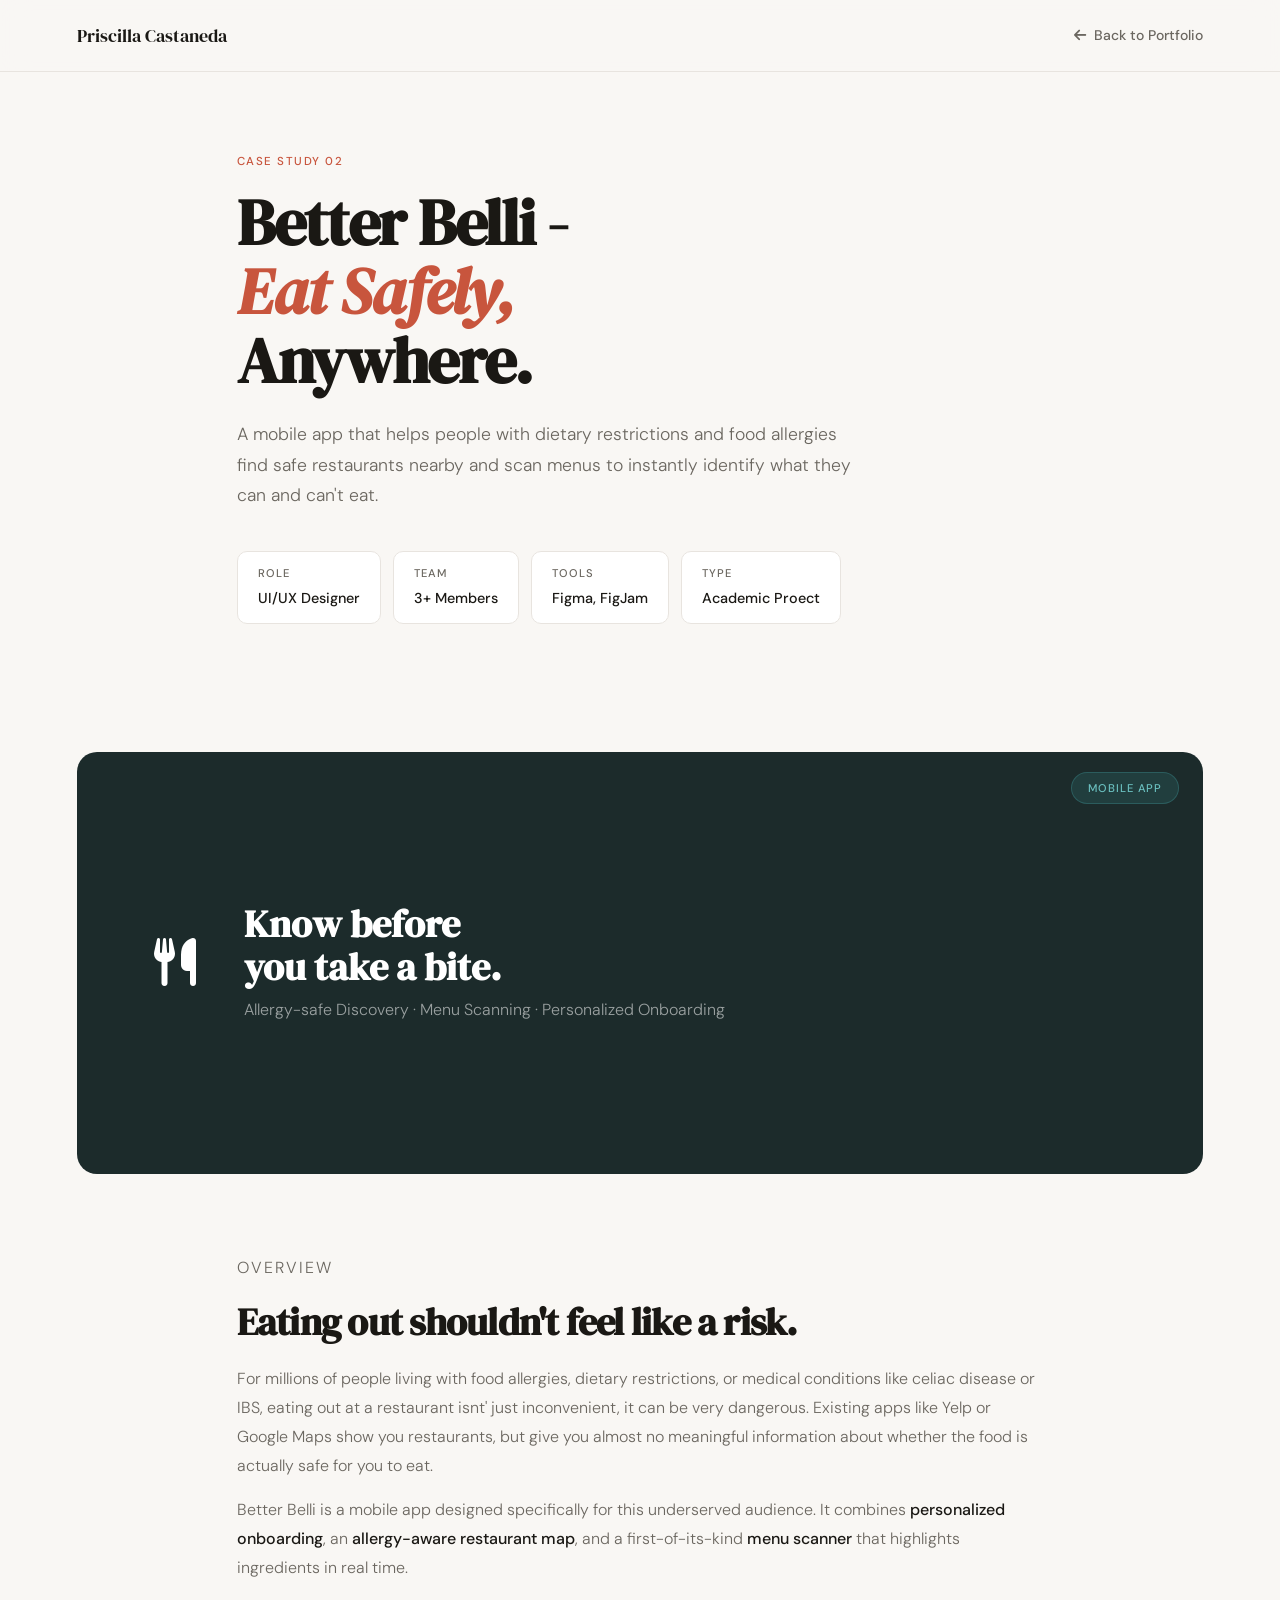
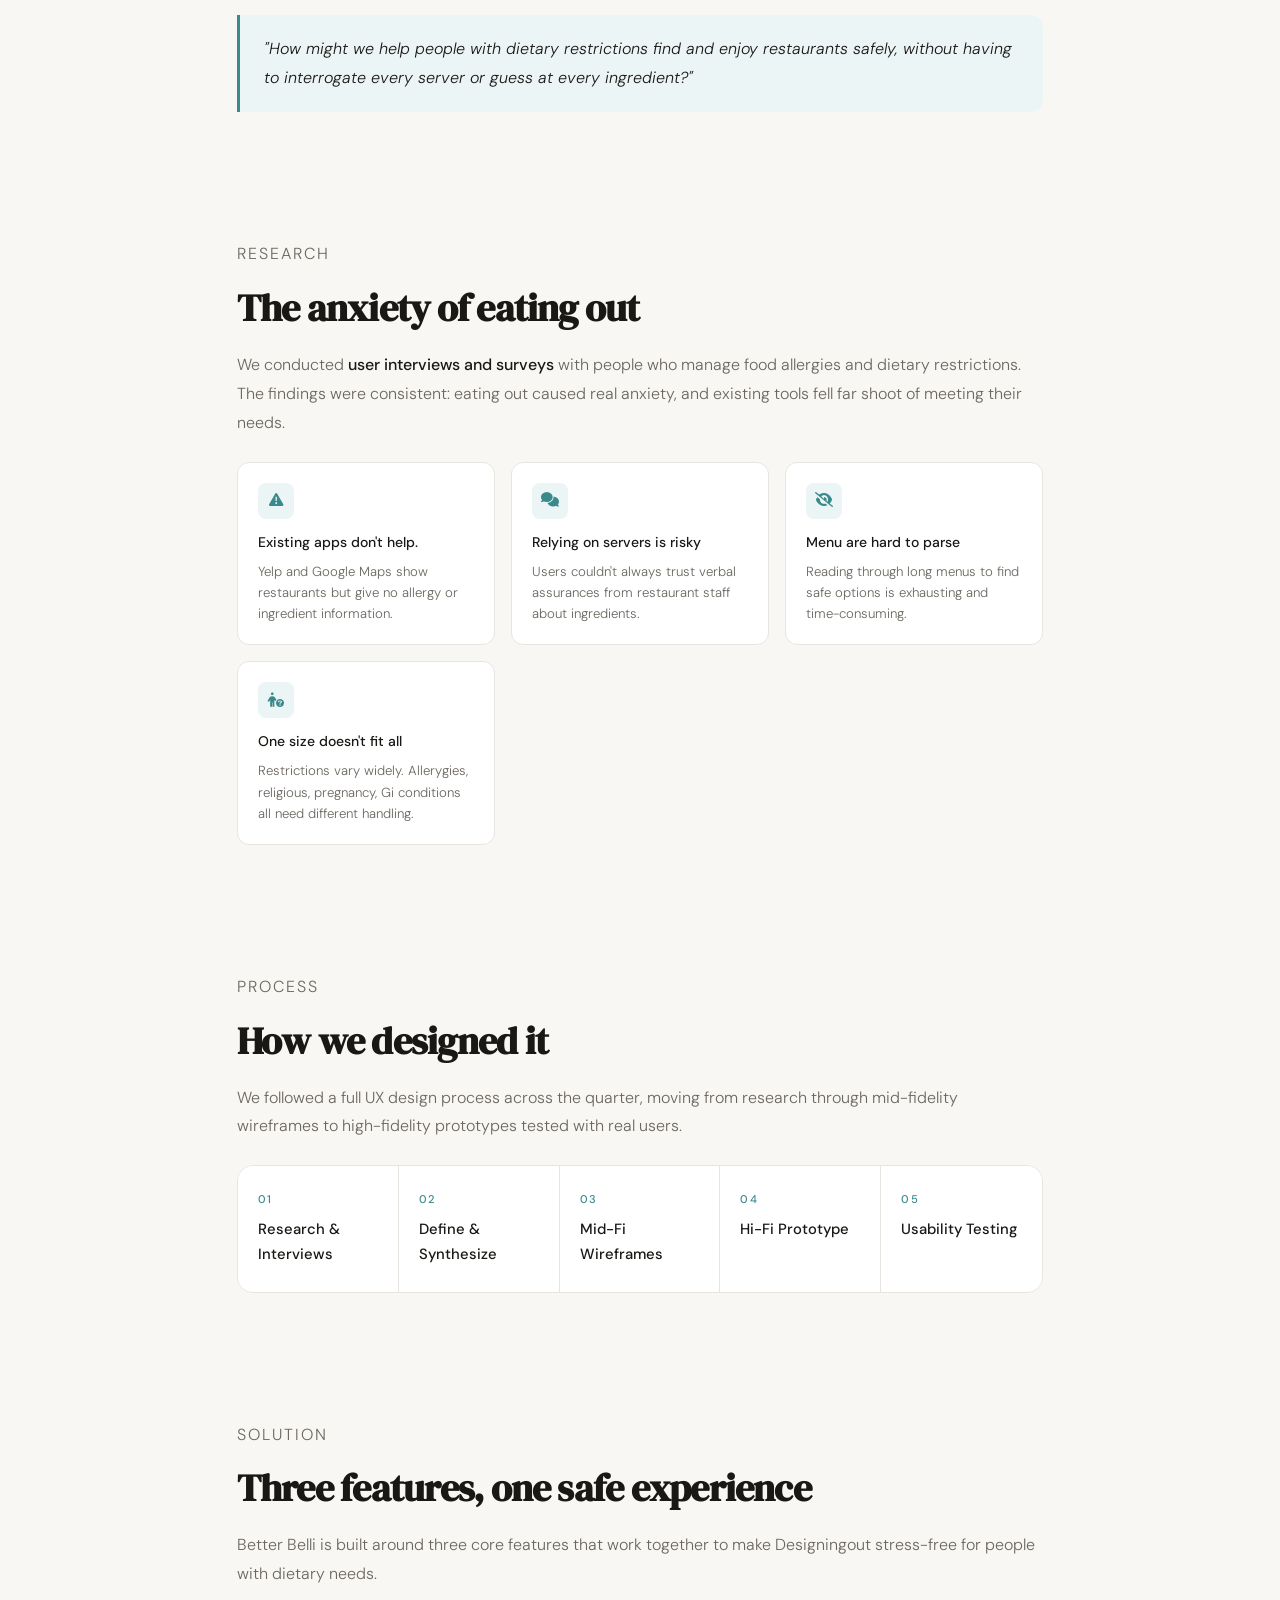
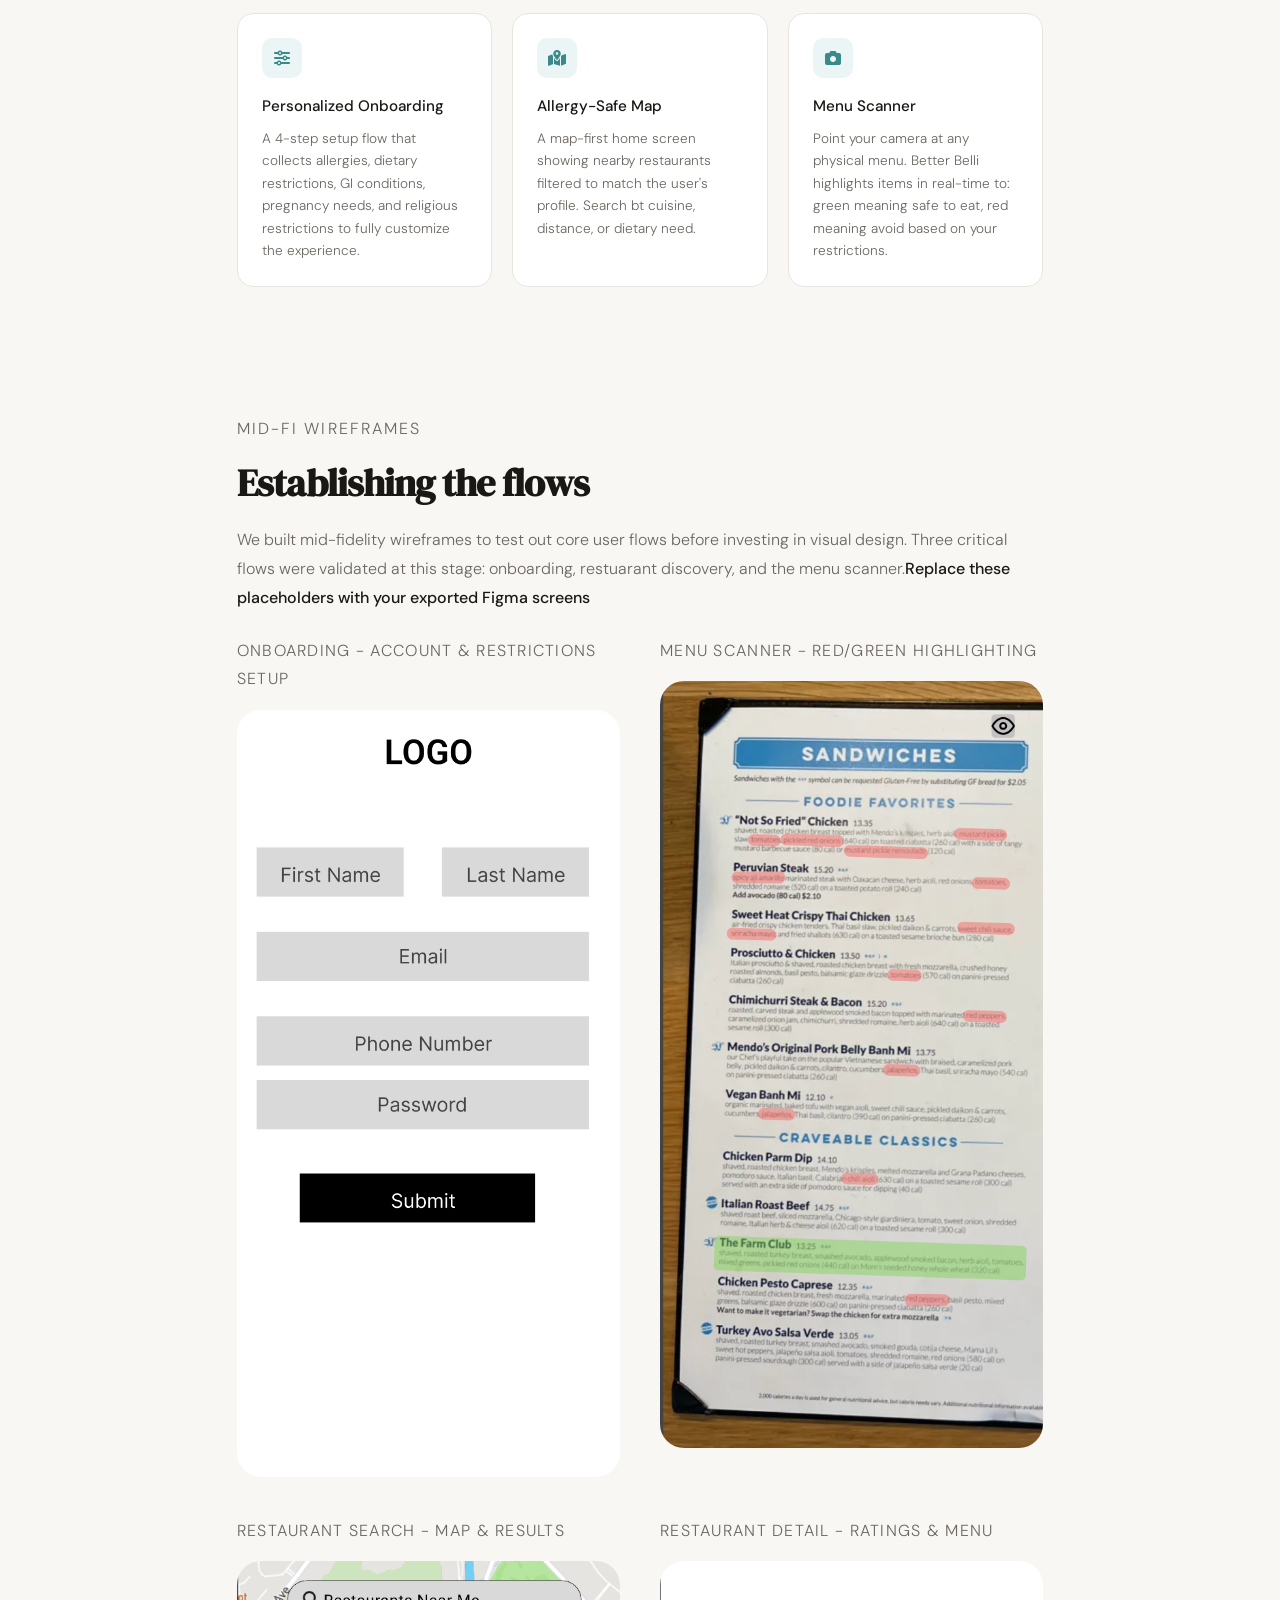
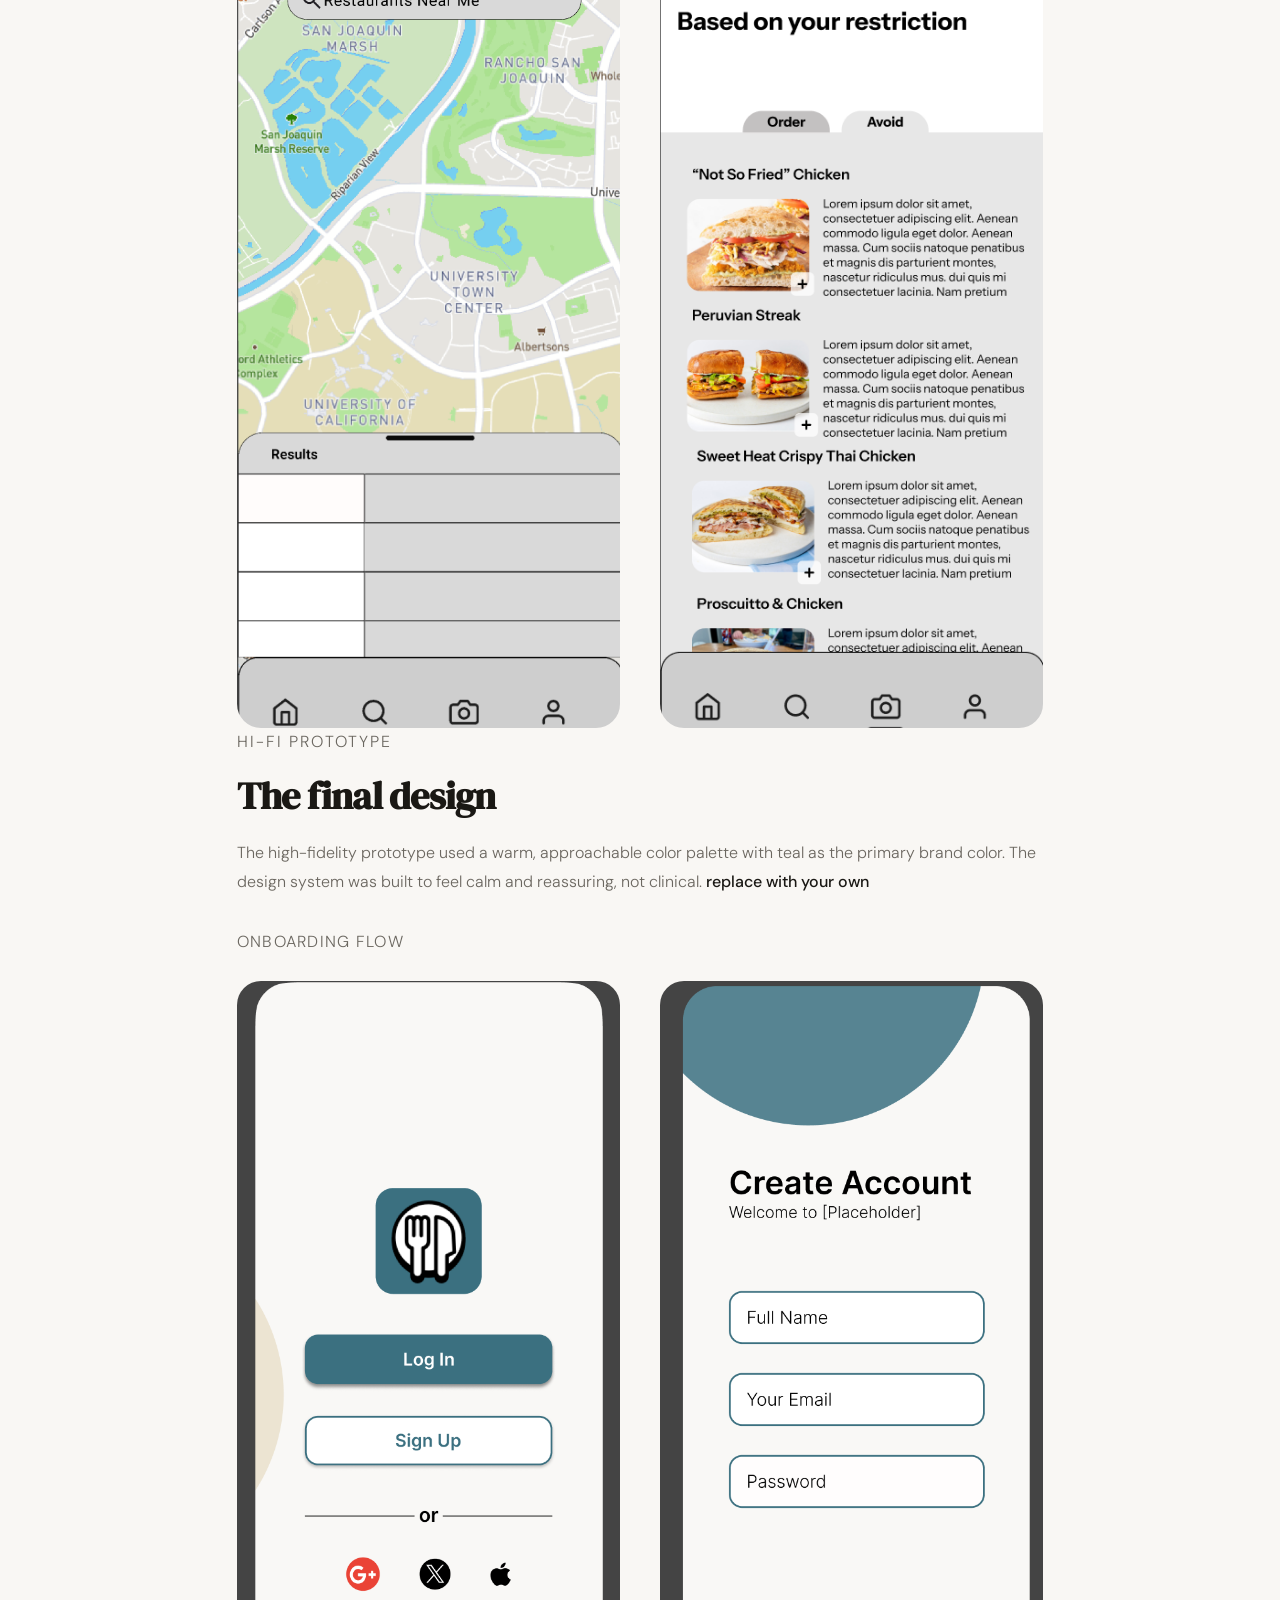
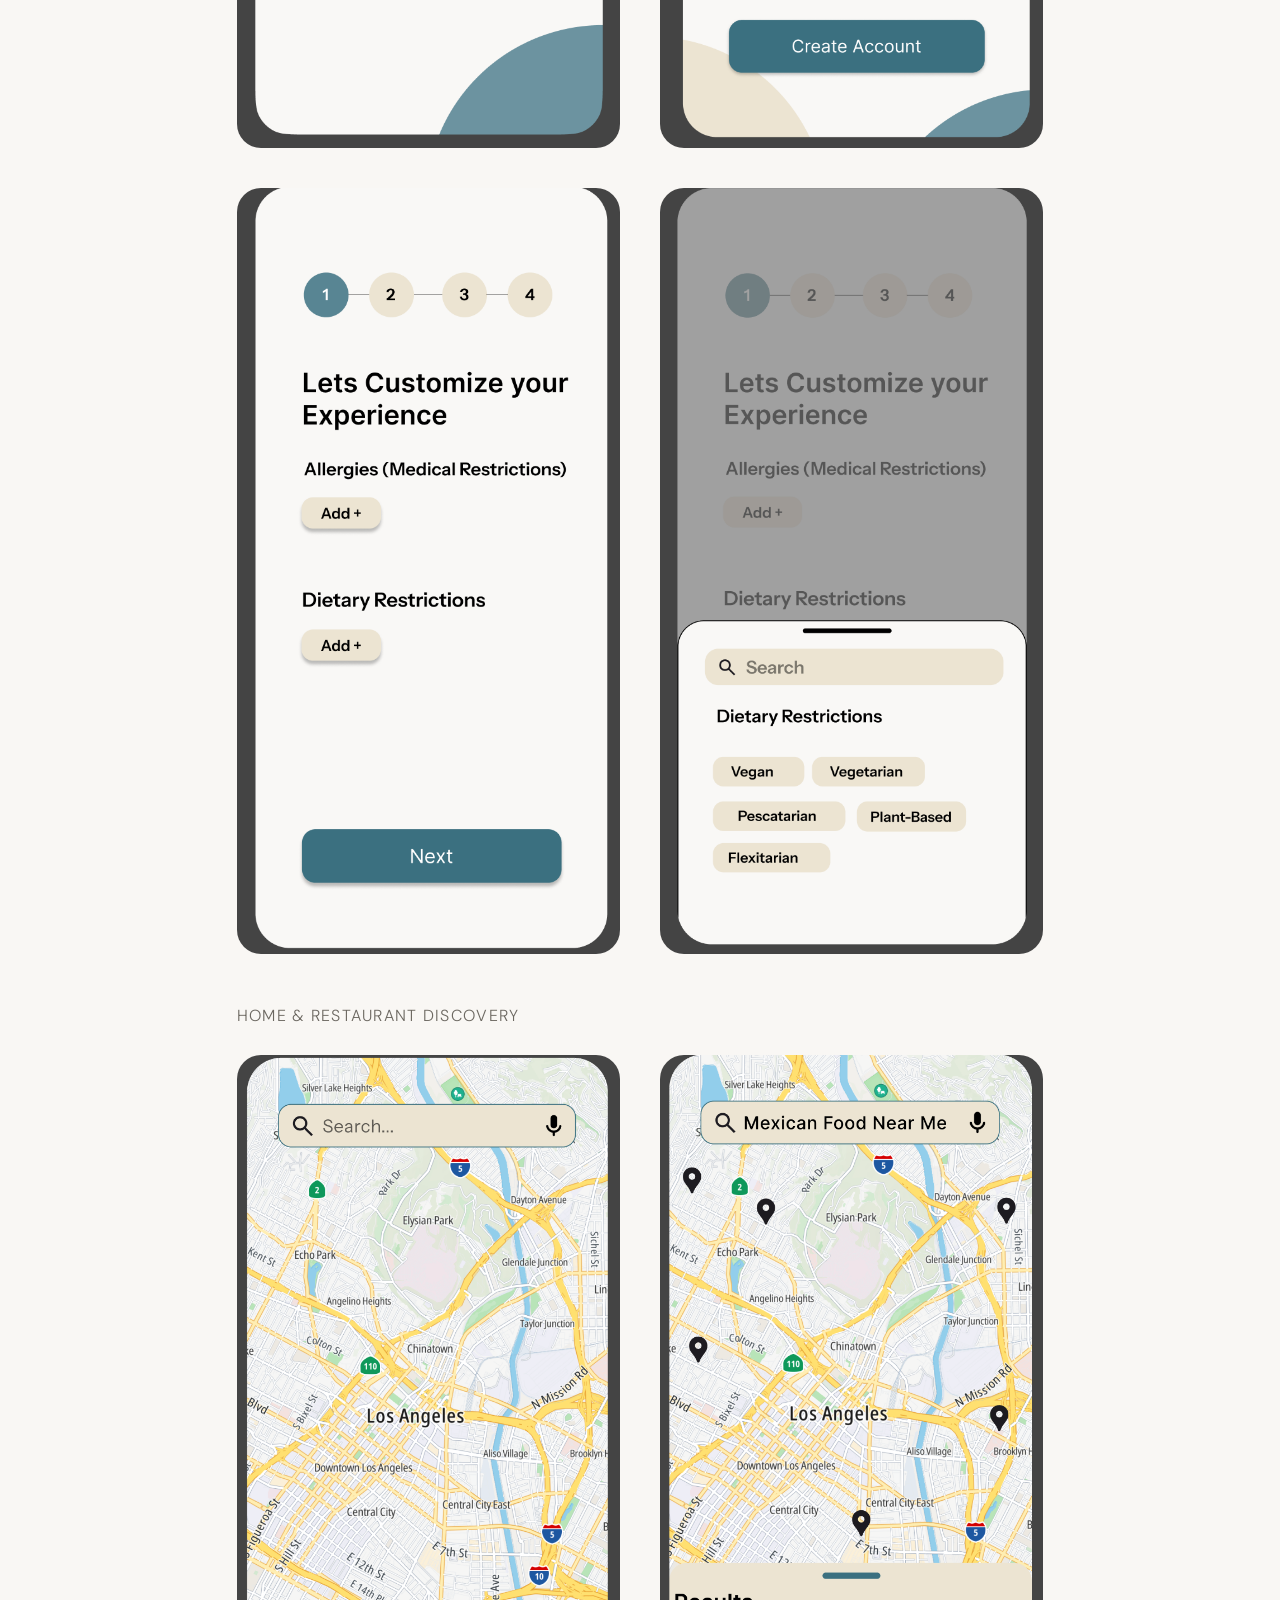
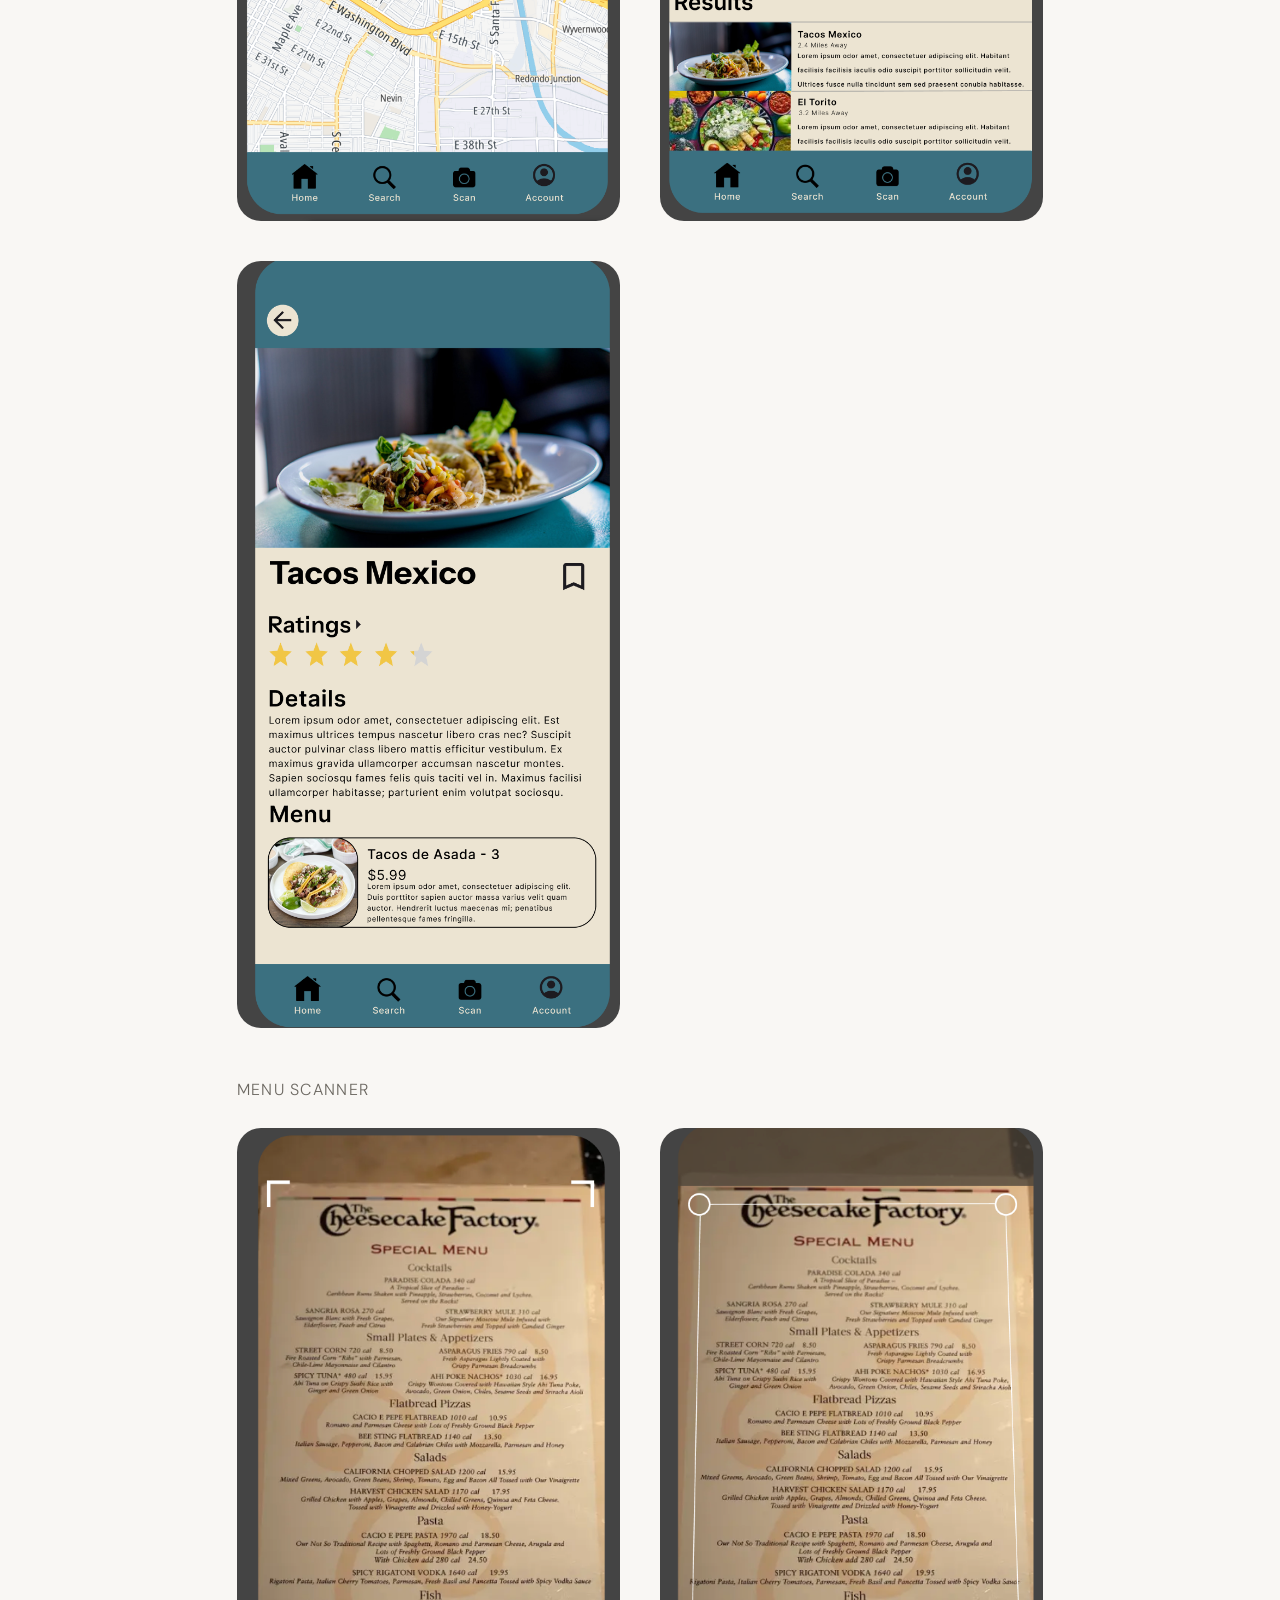
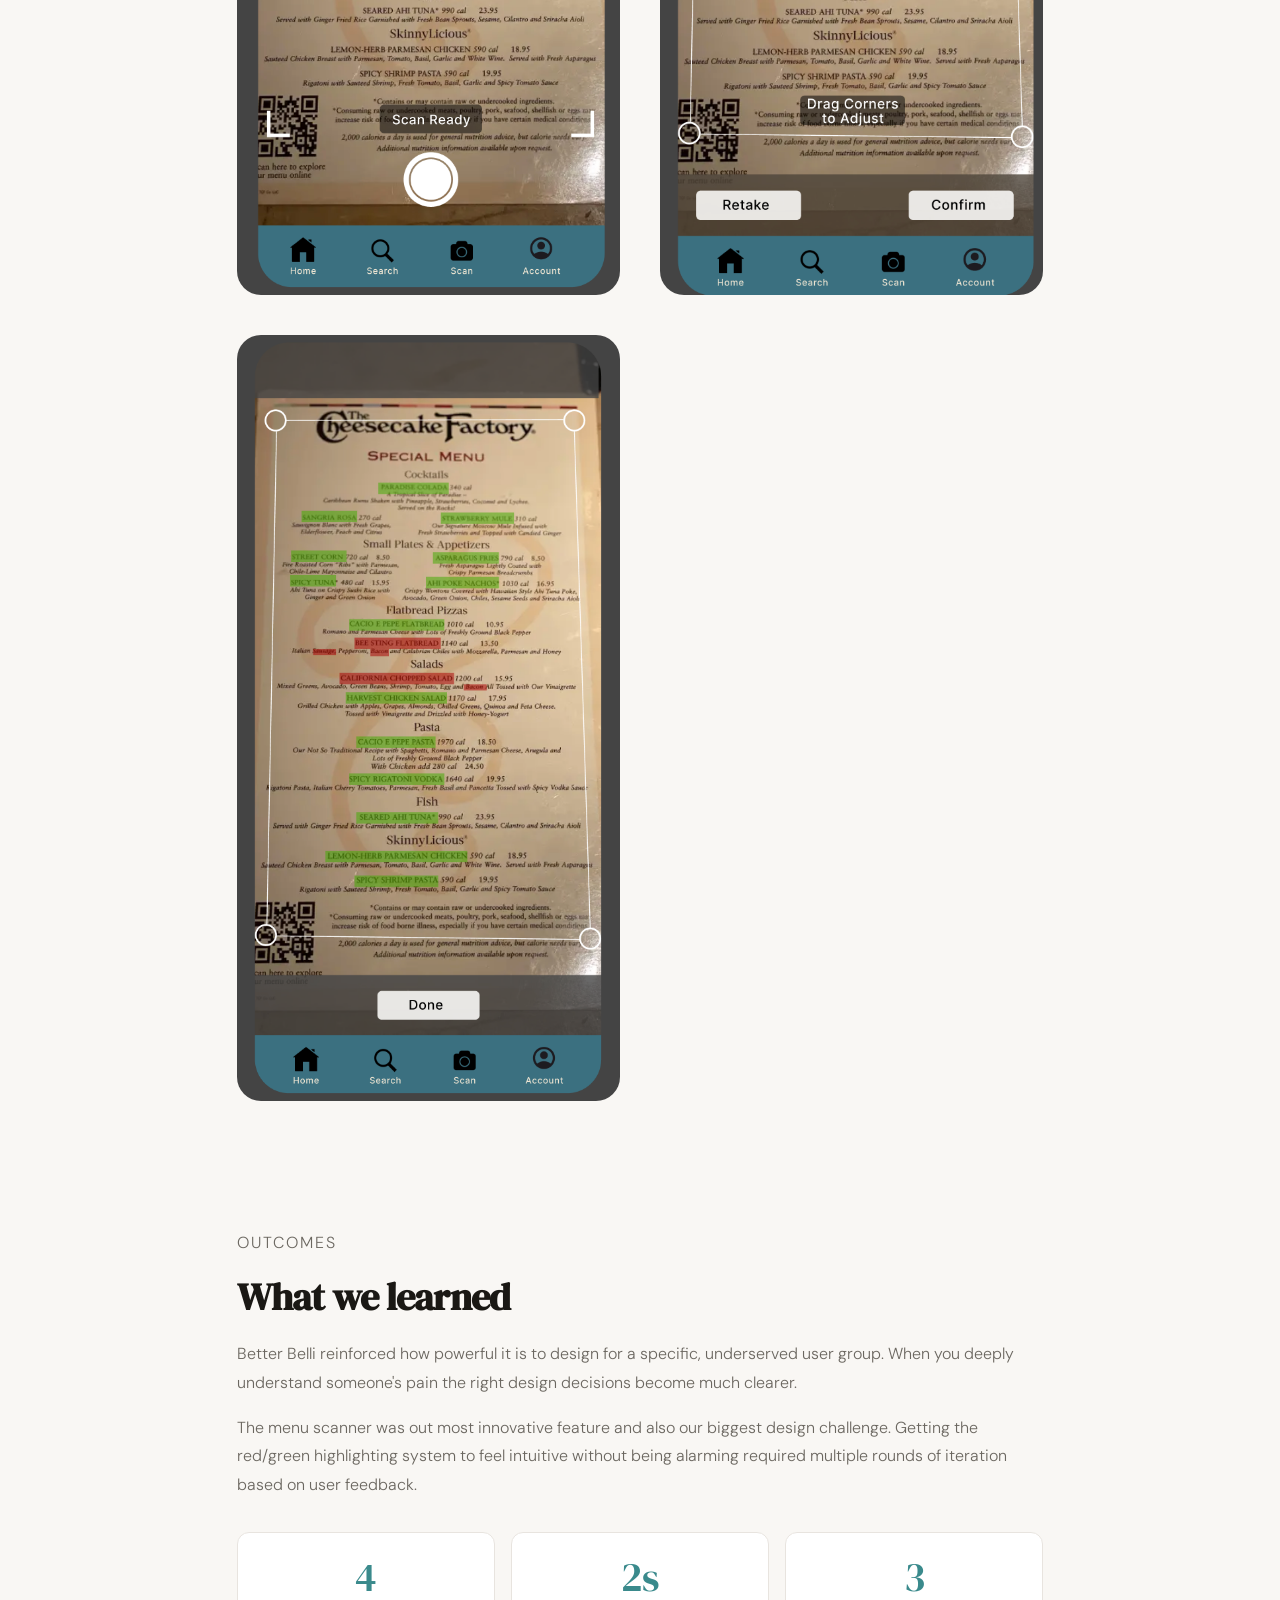
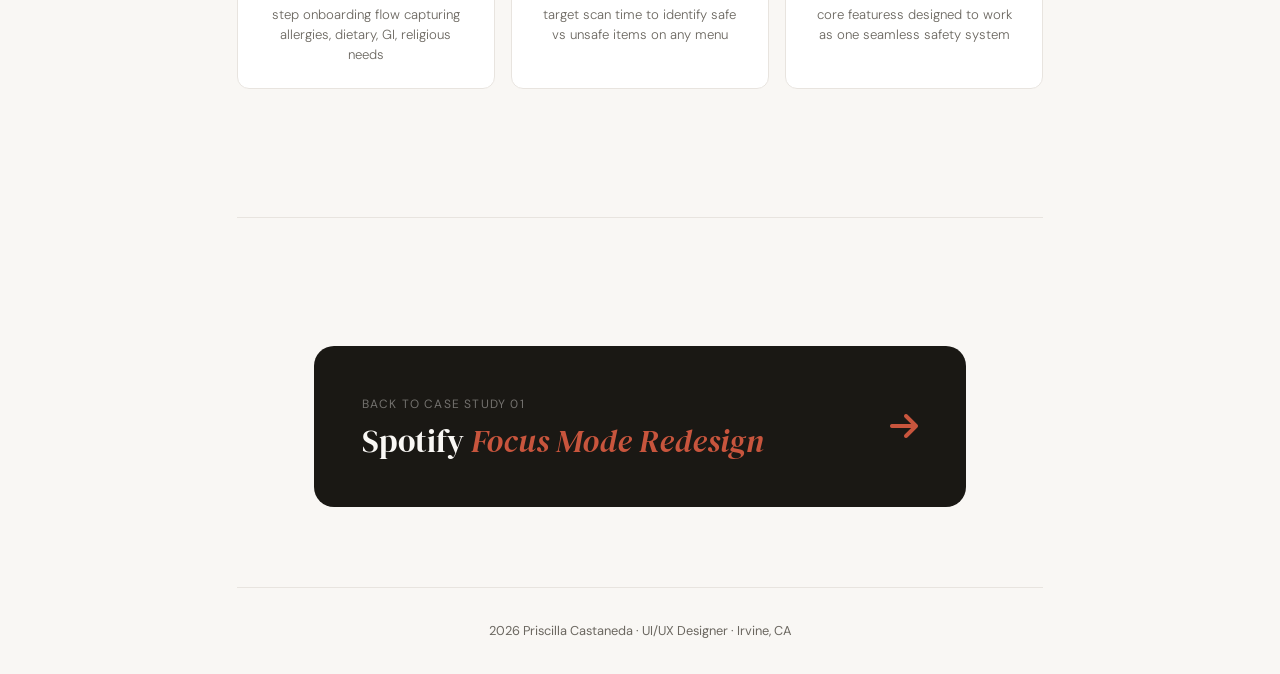
==== dine-case-study.html @ b220ded2 "changes" ====
<!DOCTYPE html>
<html lang="en">
    <head>
        <meta charset="UTF-8"/>
        <meta name="viewport" content="width=device-width, initial-scale=1.0"/>
        <title>Better Belli - Priscilla Castaneda</title>
        <link rel="preconnect" href="https://fonts.googleapis.com">
        <link rel="preconnect" href="https://fonts.gstatic.com" crossorigin>
        <link href="https://fonts.googleapis.com/css2?family=DM+Serif+Display:ital@0;1&family=DM+Sans:ital,opsz,wght@0,9..40,300;0,9..40,400;0,9..40,500;1,9..40,300&display=swap" rel="stylesheet">
        <link rel="stylesheet" href="https://cdnjs.cloudflare.com/ajax/libs/font-awesome/6.5.0/css/all.min.css">

        <link rel="stylesheet" href="index.css">
        <link rel="stylesheet" href="dine-case-study.css">
    </head>

    <body>

        <nav>
            <span class="nav-logo">Priscilla Castaneda</span>
            <a href="index.html" style="display:inline-flex;align-items:center;gap:0.5rem;font-size:0.875rem;font-weight:500;color:var(--ink-soft);transition:color 0.2s;">
                <i class="fas fa-arrow-left"></i>Back to Portfolio
            </a>
        </nav>

        <!--HERO-->
        <div class="case-hero">
            <p class="section-label">Case Study 02</p>
            <h1>Better Belli -<br><em>Eat Safely,</em><br>Anywhere.</h1>
            <p class="subtitle">
                A mobile app that helps people with dietary restrictions and food allergies
                find safe restaurants nearby and scan menus to instantly identify what they can and can't eat.
            </p>
            <div class="meta-row">
                <div class="meta-pill"><span>Role</span><span>UI/UX Designer</span></div>
                <div class="meta-pill"><span>Team</span><span>3+ Members</span></div>
                <div class="meta-pill"><span>Tools</span><span>Figma, FigJam</span></div>
                <div class="meta-pill"><span>Type</span><span>Academic Proect</span></div>
            </div>
        </div>

        <!--BANNER-->
        <div class="case-banner">
            <div class="banner-inner">
                <div class="dine-icon"><i class="fas fa-utensils"></i></div>
                <div class="banner-text">
                    <h2>Know before<br>you take a bite.</h2>
                    <p>Allergy-safe Discovery · Menu Scanning · Personalized Onboarding</p>
                </div>
            </div>
            <div class="banner-tag">Mobile App</div>
        </div>

        <div class="content-wrap">

            <!--OVERVIEW-->
            <div class="case-section">
                <p class="section-label">Overview</p>
                <h2>Eating out shouldn't feel like a risk.</h2>
                <p>
                    For millions of people living with food allergies, dietary restrictions, or
                    medical conditions like celiac disease or IBS, eating out at a restaurant 
                    isnt' just inconvenient, it can be very dangerous. Existing apps like Yelp or 
                    Google Maps show you restaurants, but give you almost no meaningful information about
                    whether the food is actually safe for you to eat.
                </p>
                <p>
                    Better Belli is a mobile app designed specifically for this underserved audience. It combines
                    <strong>personalized onboarding</strong>, an <strong>allergy-aware restaurant map</strong>, 
                    and a first-of-its-kind <strong>menu scanner</strong> that highlights ingredients in real time.
                </p>
                <div class="callout">
                    <p>"How might we help people with dietary restrictions find and enjoy restaurants
                        safely, without having to interrogate every server or guess at every ingredient?"
                    </p>
                </div>
            </div>

            <!--RESEARCH-->
            <div class="case-section">
                <p class="section-label">Research</p>
                <h2>The anxiety of eating out</h2>
                <p>
                    We conducted <strong>user interviews and surveys</strong> with people who manage
                    food allergies and dietary restrictions. The findings were consistent: eating out caused real anxiety,
                    and existing tools fell far shoot of meeting their needs.
                </p>
                <div class="insight-grid">
                    <div class="insight-card">
                        <div class="icon"><i class="fas fa-triangle-exclamation"></i></div>
                        <h4>Existing apps don't help.</h4>
                        <p>Yelp and Google Maps show restaurants but give no allergy or ingredient information.</p>
                    </div>
                    <div class="insight-card">
                        <div class="icon"><i class="fas fa-comments"></i></div>
                        <h4>Relying on servers is risky</h4>
                        <p>Users couldn't always trust verbal assurances from restaurant staff about ingredients.</p>
                    </div>
                    <div class="insight-card">
                        <div class="icon"><i class="fas fa-eye-slash"></i></div>
                        <h4>Menu are hard to parse</h4>
                        <p>Reading through long menus to find safe options is exhausting and time-consuming.</p>
                    </div>
                    <div class="insight-card">
                        <div class="icon"><i class="fas fa-person-circle-question"></i></div>
                        <h4>One size doesn't fit all</h4>
                        <p>Restrictions vary widely. Allerygies, religious, pregnancy, Gi conditions all need different handling.</p>
                    </div>
                </div>
            </div>

            <!--PROCESS-->
            <div class="case-section">
                <p class="section-label">Process</p>
                <h2>How we designed it</h2>
                <p>We followed a full UX design process across the quarter, moving from research
                    through mid-fidelity wireframes to high-fidelity prototypes tested with real users.
                </p>
                <div class="process-steps">
                    <div class="process-step"><div class="step-num">01</div><div class="step-label">Research & Interviews</div></div>
                    <div class="process-step"><div class="step-num">02</div><div class="step-label">Define & Synthesize</div></div>
                    <div class="process-step"><div class="step-num">03</div><div class="step-label">Mid-Fi Wireframes</div></div>
                    <div class="process-step"><div class="step-num">04</div><div class="step-label">Hi-Fi Prototype</div></div>
                    <div class="process-step"><div class="step-num">05</div><div class="step-label">Usability Testing</div></div>
                </div>
            </div>

            <!--FEATURES-->
            <div class="case-section">
                <p class="section-label">Solution</p>
                <h2>Three features, one safe experience</h2>
                <p>Better Belli is built around three core features that work together to make Designingout stress-free
                    for people with dietary needs.
                </p>
                <div class="feature-grid">
                    <div class="feature-card">
                        <div class="feature-icon"><i class="fas fa-sliders"></i></div>
                        <h4>Personalized Onboarding</h4>
                        <p>A 4-step setup flow that collects allergies, dietary restrictions, GI conditions,
                            pregnancy needs, and religious restrictions to fully customize the experience.
                        </p>
                    </div>
                        <div class="feature-card">
                            <div class="feature-icon"><i class="fas fa-map-location-dot"></i></div>
                            <h4>Allergy-Safe Map</h4>
                            <p>A map-first home screen showing nearby restaurants filtered to match the user's 
                                profile. Search bt cuisine, distance, or dietary need.
                            </p>
                        </div>
                        <div class="feature-card">
                            <div class="feature-icon"><i class="fas fa-camera"></i></div>
                            <h4>Menu Scanner</h4>
                            <p>
                                Point your camera at any physical menu. Better Belli highlights items in real-time to: green meaning safe to eat,
                                red meaning avoid based on your restrictions.
                            </p>
                        </div>
                </div>
            </div>

            <!--MID-FI-->
            <div class="case-section">
                <p class="section-label">Mid-Fi Wireframes</p>
                <h2>Establishing the flows</h2>
                <p>
                    We built mid-fidelity wireframes to test out core user flows before investing in visual
                    design. Three critical flows were validated at this stage: onboarding, restuarant discovery, 
                    and the menu scanner.<strong>Replace these placeholders with your exported Figma screens</strong>
                </p>
                    <div class="mockup-grid">
                        <div>
                            <p class="frame-label">Onboarding - Account & Restrictions Setup</p>
                            <div class="mockup-frame">
                                <div class="img-placeholder">
                                    <img src="ONBOARDING - MID FI FLOW.png" alt="Onboarding mid-fi wireframe"/>
                                </div>
                            </div>
                        </div>
                    <div>
                        <p class="frame-label">Menu Scanner - Red/Green Highlighting</p>
                        <div class="mockup-frame">
                            <div class="img-placeholder">
                                <img src="RESTAURANT SCANNER MID-FI.png" alt="Restaurant scanner mid-fi wireframe"/>
                            </div>
                        </div>
                    </div>
                    <div>
                        <p class="frame-label">Restaurant Search - Map & Results</p>
                        <div class="mockup-frame">
                            <div class="img-placeholder">
                                <img src="MAP MID-FI.png" alt="Map mid-fi wireframe"/>
                            </div>
                        </div>
                    </div>
                    <div>
                        <p class="frame-label">Restaurant Detail - Ratings & Menu</p>
                        <div class="mockup-frame">
                            <div class="img-placeholder">
                                <img src="RESTAURANT DETAILS MID-FI.png" alt="Restuarant details mid-fi wireframes" />
                            </div>
                        </div>
                    </div>
            </div>

            <!--HI-FI-->
            <div class="case-section">
                <p class="section-label">Hi-Fi Prototype</p>
                <h2>The final design</h2>
                <p>
                    The high-fidelity prototype used a warm, approachable color palette with teal as
                    the primary brand color. The design system was built to feel calm and reassuring, not clinical. 
                    <strong> replace with your own</strong>
                </p>

                <!--ONBOARDING ROW-->
                <p class="frame-label" style="margin-top:2rem;">Onboarding Flow</p>
                <div class="mockup-grid">
                    <div class="mockup-frame">
                        <div class="img-placeholder">
                            <img src="LOGIN HI-FI.png" alt="Create Account Hi-Fi"/>
                        </div>
                    </div>
                    <div class="mockup-frame">
                        <div class="img-placeholder">
                            <img src="ACCOUNT 2 HI-FI.png" alt="Create account Hi-Fi"/>
                        </div>
                    </div>
                    <div class="mockup-frame">
                        <div class="img-placeholder">
                            <img src="ALLERGY SETUP HI-FI.png" alt="Allergy Setup Hi-fi" />
                        </div>
                    </div>
                    <div class="mockup-frame">
                        <div class="img-placeholder">
                            <img src="ALLERGY DIETARY RESTRICTION.png" alt="Allergy Dietary Restrctions Hi-Fi"/>
                        </div>
                    </div>
                </div>
                <!--HOME & SEARCH ROW-->
                <p class="frame-label" style="margin-top:3rem;">Home & Restaurant Discovery</p>
                <div class="mockup-grid">
                    <div class="mockup-frame">
                        <div class="img-placeholder">
                            <img src="MAP VIEW HI-FI.png" alt="Map View Hi-Fi"/>
                        </div>
                    </div>
                    <div class="mockup-frame">
                        <div class="img-placeholder">
                            <img src="MAP SEARCH RESULTS.png" alt="Map Search Hi-Fi"/>
                        </div>
                    </div>
                    <div class="mockup-frame">
                        <div class="img-placeholder">
                            <img src="RESTAURANT DETAIL HI-FI.png" alt="Restaurant Detail Hi-fi" />
                        </div>
                    </div>
                </div>

                <!--SCANNER ROW-->
                <p class="frame-label" style="margin-top:3rem;">Menu Scanner</p>
                <div class="mockup-grid">
                    <div class="mockup-frame">
                        <div class="img-placeholder">
                            <img src="MENU SCANNER 1 HI-FI.png" alt="Menu Scanner Hi-Fi"/>
                        </div>
                    </div>
                    <div class="mockup-frame">
                        <div class="img-placeholder">
                            <img src="MENU SCANNER 2.png" alt="Menu Scanner 2 Hi-Fi"/>
                        </div>
                    </div>
                    <div class="mockup-frame">
                        <div class="img-placeholder">
                            <img src="MENU SCANNER 3.png" alt="Menu Scanner 3 Hi-Fi"/>
                        </div>
                    </div>
                </div>
            </div>

            <!--OUCOMES-->
            <div class="case-section">
                <p class="section-label">Outcomes</p>
                <h2>What we learned</h2>
                <p>
                    Better Belli reinforced how powerful it is to design for a specific, underserved user group. 
                    When you deeply understand someone's pain the right design decisions become much clearer.
                </p>
                <p>
                    The menu scanner was out most innovative feature and also our biggest design challenge.
                    Getting the red/green highlighting system to feel intuitive without being alarming required
                    multiple rounds of iteration based on user feedback.
                </p>
                <div class="stat-row">
                    <div class="stat-box">
                        <div class="num">4</div>
                        <div class="desc">step onboarding flow capturing allergies, dietary, GI, religious needs</div>
                    </div>
                <div class="stat-box">
                    <div class="num">2s</div>
                    <div class="desc">target scan time to identify safe vs unsafe items on any menu</div>
                </div>
                <div class="stat-box">
                    <div class="num">3</div>
                    <div class="desc">core featuress designed to work as one seamless safety system</div>
                </div>
            </div>
            </div>

            <hr class="divider">
        </div>

        <!--NEXT PROJECT-->
        <a href="spotify-case-study.html" class="next-project">
            <div>
                <div class="next-label">Back to Case Study 01</div>
                <div class="next-title">Spotify <em>Focus Mode Redesign</em></div>
            </div>
            <div class="next-arrow"><i class="fas fa-arrow-right"></i></div>
        </a>


        <footer>
            <p>2026 Priscilla Castaneda · UI/UX Designer · Irvine, CA</p>
        </footer>

        <script>
            const els = document.querySelectorAll('.case-section');
            const obs = new IntersectionObserver(entries => {
                entries.forEach(e => {if (e.isIntersecting) e.target.classList.add('visible');});
            }, { threshold: 0.1});
            els.forEach(e1 => obs.observe(e1));
        </script>

    </body>
</html>
---- index.css ----
*, *::before, *::after { box-sizing: border-box; margin: 0; padding:0; }

    :root {
        --bg: #F9F7F4;
        --surface: #FFFFFf;
        --ink: #1A1814;
        --ink-soft: #6B6760;
        --accent: #C8553D;
        --accent-light: #F5EDE9;
        --border: #E8E4DF;
        --radius: 12px;
        --nav-h: 72px;
        --font-display: 'DM Serif Display', Georgia, serif;
        --font-body: 'DM Sans', sans-serif;
    }


    html { scroll-behavior: smooth;}


    body {
        background: var(--bg);
        color: var(--ink);
        font-family: var(--font-body);
        font-size: 16px;
        line-height: 1.7;
        -webkit-font-smoothing: antialiased;
    }

    img {display: block; max-width: 100%; }
    a {color: inherit; text-decoration: none; }

    nav {
        position: fixed; top:0; left: 0; right: 0;
        height: var(--nav-h);
        background: rgba(249,247,244,0.9);
        backdrop-filter: blur(14px);
        border-bottom: 1px solid var(--border);
        display: flex; align-items: center; justify-content: space-between;
        padding: 0 6vw; z-index: 100;
    }

    .nav-logo {
        font-family: var(--font-display);
        font-size: 1.15rem; color: var(--ink);
    }
    .nav-links {display: flex; gap: 2.5rem; list-style: none; }
    .nav-links a {
        font-size: 0.875rem; font-weight: 400; color: var(--ink-soft);
        letter-spacing: 0.03em; position: relative; transition: color 0.2s;
    }

    .nav-links a::after {
        content: ''; position: absolute; bottom: -3px; left: 0; 
        width: 0; height: 1px; background: var(--accent);
        transition: width 0.25s ease;
    }
    .nav-links a:hover {color: var(--ink); }
    .nav-links a:hover::after {width: 100%; }

    /* -- HERO -- */

    #hero {
        min-height: 100svh;
        display: grid; grid-template-columns: 1fr 1fr;
        align-items: center; gap: 4rem;
        padding: calc(var(--nav-h) + 60px) 6vw 80px;
    }

    .hero-greeting {
        font-size: 0.75rem; font-weight: 500; letter-spacing: 0.14em;
        text-transform: uppercase; color: var(--ink-soft); margin-bottom: 1.25rem;
        opacity: 0; animation: fadeUp 0.7s ease 0.1s forwards;
    }

    .hero-name {
        font-family: var(--font-display);
        font-size: clamp(3.25rem, 5.5vw, 5.5rem);
        line-height: 1.04; letter-spacing: -0.025em; margin-bottom: 1.5rem;
        opacity: 0; animation: fadeUp 0.7s ease 0.25s forwards;
    }

    .hero-name em {
        font-style: italic; color: var(--accent);
    }

    .hero-bio {
        font-size: 1.05rem; font-weight: 300; color: var(--ink-soft);
        line-height: 1.8; max-width: 460px; margin-bottom: 2.5rem;
        opacity: 0; animation: fadeUp 0.7s ease 0.4s forwards;
    }

    .hero-cta {
        display: flex; gap: 1rem; flex-wrap: wrap;
        opacity: 0; animation: fadeUp 0.7s ease 0.55s forwards;
    }

    .btn-primary {
        display: inline-flex; align-items: center; gap: 0.5rem;
        background: var(--ink); color: var(--bg);
        font-family: var(--font-body); font-size: 0.875rem; font-weight: 500;
        padding: 0.9rem 1.8rem; border-radius: 999px; letter-spacing: 0.02em;
        transition: background 0.2s, transform 0.2s;
    }
    
    .btn-primary:hover {background: var(--accent); transform: translateY(-2px);}

    .btn-ghost {
        display: inline-flex; align-items: center; gap: 0.5rem;
        background: transparent; color: var(--ink);
        font-family: var(--font-body); font-size: 0.875rem; font-weight: 500;
        padding: 0.9rem 1.8rem; border-radius: 999px;
        border: 1.5px solid var(--border); letter-spacing: 0.02em;
        transition: border-color 0.2s, transform 0.2s;
    }

    .btn-ghost:hover { border-color: var(--ink); transform: translateY(-2px);}

    /* Hero photo */
    .hero-image-wrap {
        display: flex; justify-content: flex-end; align-items: center;
        opacity: 0; animation: fadeIn 0.9s ease 0.5s forwards;
    }

    .hero-photo-frame {
        position: relative; width: min(440px, 44vw);
    }

    .hero-photo-frame::before {
        content: ''; position: absolute;
        inset: -14px -14px 14px 14px;
        border: 1.5px solid var(--accent);
        border-radius: 16px; z-index: 0;
    }

    .hero-photo-frame img {
        position: relative; z-index: 1; width: 100%;
        aspect-ratio: 4/5; object-fit: cover; object-position: top center;
        border-radius: 14px; filter: grayscale(10%);
    }

    .hero-badge {
        position: absolute; bottom: -22px; left: -22px; z-index: 2;
        background: var(--surface); border: 1px solid var(--border);
        border-radius: 999px; padding: 0.65rem 1.3rem;
        font-size: 0.8rem; font-weight: 500; color: var(--ink);
        display: flex; align-items: center; gap: 0.5rem;
        box-shadow: 0 6px 24px rgba(0,0,0,0.09); white-space: nowrap;
    }

    .badge-dot {
        width: 8px; height: 8px; border-radius: 50%; background: #4CAF50;
        animation: pulse 2s ease infinite;
    }

    /* -- SECTION SHARED --*/
    .section {padding: 100px 6vw; }
    .section-label {
        font-size: 0.72rem; font-weight: 500; letter-spacing: 0.13em;
        text-transform: uppercase; color: var(--accent); margin-bottom: 1rem;
        display: block;
    }

    /* -- ABOUT */
    .about-grid {
        display: grid; grid-template-columns: 1fr 1fr; gap: 6vw; align-items: start;
    }

    .about-heading {
        font-family: var(--font-display);
        font-size: clamp(2.25rem, 3.5vw, 3.25rem);
        line-height: 1.12; letter-spacing: -0.02em; margin-bottom: 1.5rem;
    }

    .about-body {
        font-size: 1rem; font-weight: 300; color: var(--ink-soft);
        line-height: 1.85; margin-bottom: 1.25rem;
    }

    .skills-grid {
        display: grid; grid-template-columns: 1fr 1fr; gap: 0.65rem; margin-top: 0.5rem;
    }

    .skill-chip {
        background: var(--surface); border: 1px solid var(--border);
        border-radius: 9px; padding: 0.65rem 1rem;
        font-size: 0.82rem; font-weight: 500; color: var(--ink);
        display: flex; align-items: center; gap: 0.5rem;
        transition: border-color 0.2s, transform 0.15s;
    }

    .skill-chip:hover { 
        border-color: var(--accent); transform:  translateY(-2px);
    }
    .skill-chip i {color: var(--accent); width: 16px; font-size: 0.85rem; }

    /* -- PROJECTS -- */
    .projects-intro { max-width: 520px; margin-bottom: 4rem;}
    .projects-intro h2 {
        font-family: var(--font-display);
        font-size: clamp(2.25rem, 3.5vw, 3.25rem);
        line-height: 1.12; letter-spacing: -0.02em; margin-bottom: 0.75rem;
    }

    .projects-intro p {
        font-size: 1rem; font-weight: 300; color: var(--ink-soft); line-height: 1.75;
    }

    .project-card {
        display: grid; grid-template-columns: 1fr 1fr;
        gap: 5vw; align-items: center;
        background: var(--surface); border: 1px solid var(--border);
        border-radius: 22px; padding: 3.5rem; margin-bottom: 2rem;
        transition: box-shadow 0.35s, transform 0.35s; overflow: hidden;
    }

    .project-card:hover { box-shadow: 0 20px 60px rgba(0,0,0,0.09); transform: translateY(-5px);}

    .project-card.reverse {
        direction: rtl;
    }
    .project-card.reverse > * { direction: ltr;}

    .project-img-wrap img{
        width: 72%; height: 72%; object-fit: contain;
        transition: transform 0.45s ease;
    }

    .project-card:hover .project-img-wrap img { transform: scale(1.07);}

    .project-meta { display: flex; gap: 0.5rem; flex-wrap: wrap; margin-bottom: 1rem;}

    .tag {
        font-size: 0.68rem; font-weight: 500; letter-spacing: 0.09em;
        text-transform:uppercase; background: var(--accent-light);
        color: var(--accent); padding: 0.3rem 0.8rem; border-radius: 999px;
    }

    .project-title{
        font-family: var(--font-display);
        font-size: 1.85rem; letter-spacing: -0.02em; line-height: 1.2; margin-bottom: 0.75rem;
    }

    .project-desc{
        font-size: 0.95rem; font-weight: 300; color: var(--ink-soft);
        line-height: 1.8; margin-bottom: 1.75rem;
    }

    .project-link{
        display: inline-flex; align-items: center; gap: 0.5rem;
        font-size: 0.875rem; font-weight: 500; color: var(--accent);
        border-bottom: 1px solid var(--accent); padding-bottom: 2px;
        transition: gap 0.2s;
    }

    .project-link:hover {gap: 0.85rem;}

    /* -- CONTACT -- */
    .contact-block{
        background: var(--ink); color: var(--bg);
        border-radius: 26px; margin: 0 6vw 90px;
        padding: 90px 6vw; text-align: center;
    }

    .contact-block .section-label {color: var(--accent);}
    .contact-block h2{
        font-family: var(--font-display);
        font-size: clamp(2.25rem, 4.5vw, 4rem);
        line-height: 1.08; letter-spacing: -0.025em;
        color: var(--bg); margin-bottom: 1.25rem;
    }

    .contact-block h2 em {font-style: italic; color: var(--accent);}
    .contact-block p{
        font-size: 1rem; font-weight: 300;
        color: rgba(249,247,244,0.6); max-width: 460px;
        margin: 0 auto 2.75rem; line-height: 1.8;
    }

    .contact-actions {
        display: flex; justify-content: center; gap: 1rem;
        flex-wrap: wrap; margin-bottom: 3rem;
    }

    .btn-light{
        display: inline-flex; align-items: center; gap: 0.5rem;
        background: var(--bg); color: var(--ink);
        font-family: var(--font-body); font-size: 0.875rem; font-weight: 500;
        padding: 0.9rem 1.8rem; border-radius: 999px; letter-spacing: 0.02em;
        transition: background 0.2s, color 0.2s, transform 0.2s;
    }

    .btn-light:hover { background: var(--accent); color: white; transform: translateY(-2px);}
    .btn-outline-light {
        display: inline-flex; align-items: center; gap: 0.5rem;
        background: transparent; color: var(--bg);
        font-family: var(--font-body); font-size: 0.875rem; font-weight: 500;
        padding: 0.9rem 1.8rem; border-radius: 999px;
        border: 1.5px solid rgba(249, 247, 244, 0.25); letter-spacing: 0.02em;
        transition: border-color 0.2s, transform 0.2s;
    }

    .btn-outline-light:hover {border-color: var(--bg); transform: translateY(-2px);}

    .social-row {display: flex; justify-content: center; gap: 1.1rem;}
    .social-row a {
        width: 46px; height: 46px; border-radius: 50%;
        border: 1px solid rgba(249, 247, 244, 0.18);
        display: flex; align-items: center; justify-content: center;
        color: rgba(249,247, 244, 0.55); font-size: 1rem;
        transition: border-color 0.2s, color 0.2s, transform 0.2s;
    }

    .social-row a:hover { border-color: var(--accent); color: var(--accent); transform: translateY(-3px);}

    /* -- FOOTER -- */
    footer {
        text-align: center; padding: 2rem 6vw;
        font-size: 0.8rem; color: var(--ink-soft);
        border-top: 1px solid var(--border);
    }

    /* -- REVEAL -- */
    .reveal {
        opacity: 0; transform: translateY(30px);
        transition: opacity 0.65s ease, transform 0.65s ease;
    }
    .reveal.visible { opacity: 1; transform: translateY(0);}

    /* -- ANIMATION -- */
    @keyframes fadeUp{
        from {opacity: 0; transform: translateY(24px);}
        to {opacity: 1; transform: translateY(0);}
    }

    @keyframes fadeIn{
        from {opacity: 0;} to {opacity: 1;}
    }

    @keyframes pulse {
        0%, 100% {opacity: 1; transform: scale(1);}
        50% {opacity: 0.55; transform: scale(1.35);}
    }

    /* -- RESPONSIVE -- */
    @media (max-width: 860px){
        #hero {grid-template-columns: 1fr; min-height: auto; padding-top: calc(var(--nav-h) + 48px);}
        .hero-image-wrap {justify-content: center; order: -1;}
        .hero-photo-frame {width: min(300px, 72vw);}
        .about-grid {grid-template-columns: 1fr;}
        .project-card {grid-template-columns: 1fr; padding: 2.25rem;}
        .project-card.reverse {direction: ltr;}
    }

    @media (max-width: 560px) {
        .nav-links {display: none;}
        .contact-block {padding: 60px 6vw;}
    }
---- dine-case-study.css ----
:root{
    --dine: #3A8A8C;
    --dine-light: #EBF5F5;
    --dine-dark: #1C2B2B;
}

.case-hero{
    padding-top: calc(var(--nav-h) + 80px);
    padding-bottom: 80px;
    padding-left: 6vw; padding-right: 6vw;
    max-width: 960px; margin: 0 auto;
    opacity: 0; animation: fadeUp 0.7s ease 0.1s forwards;
}

.case-hero h1{
    font-family: var(--font-display);
    font-size: clamp(2.5rem, 5vw, 4.5rem);
    line-height: 1.08; letter-spacing: -0.02em; margin-bottom: 1.5rem;
}

.case-hero h1 em { font-style: italic; color: var(--accent);}
.case-hero .subtitle{
    font-size: 1.1rem; font-weight: 300; color: var(--ink-soft);
    max-width: 620px; line-height: 1.75; margin-bottom: 2.5rem;
}

/* Meta pills */
.meta-row { display: flex; flex-wrap: wrap; gap: 0.75rem; margin-bottom: 3rem;}
.meta-pill{
    display: flex; flex-direction: column;
    background: var(--surface); border: 1px solid var(--border);
    border-radius: 10px; padding: 0.75rem 1.25rem;
}

.meta-pill span:first-child{
    font-size: 0.7rem; font-weight: 500; letter-spacing: 0.1em;
    text-transform: uppercase; color: var(--ink-soft); margin-bottom: 0.2rem;
}

.meta-pill span:last-child {font-size: 0.9rem; font-weight: 500; color: var(--ink);}

/* Banner */
.case-banner{
    background: var(--dine-dark);
    border-radius: 20px; overflow: hidden;
    aspect-ratio: 16/6;
    display: flex; align-items: center; justify-content: center;
    margin: 0 6vw 5rem; position: relative;
    opacity: 0; animation: fadeIn 0.9s ease 0.4s forwards;
}

.banner-inner{
    display: flex; align-items: center; gap: 3rem; padding: 3rem;
    width: 100%; justify-content: flex-start; padding-left: 6vw;
}

.banner-icon{
    width: 110px; height: 110px; border-radius: 24px;
    background: var(--dine);
    display: flex; align-items: center; justify-content: center;
    flex-shrink: 0;
}

.dine-icon i{font-size: 3rem; color: white;}

.banner-text{color: white;}
.banner-text h2{
    font-family: var(--font-display);
    font-size: clamp(1.75rem, 3vw, 2.75rem);
    line-height: 1.1; margin-bottom: 0.5rem;
}

.banner-text p{ font-size: 1rem; font-weight: 300; opacity: 0.55;}

.banner-tag{
    position: absolute; top: 1.25rem; right: 1.5rem;
    background: rgba(58,138,140,0.2);
    border: 1px solid rgba(58, 138, 140, 0.4);
    border-radius: 999px; padding: 0.35rem 1rem;
    font-size: 0.7rem; font-weight: 500;
    letter-spacing: 0.08em; text-transform: uppercase;
    color: #6ABFBF;
}

/* CONTENT */
.content-wrap{ max-width: 960px; margin: 0 auto; padding: 0 6vw;}

.case-section{
    margin-bottom: 8rem;
    opacity: 0; transform: translateY(28px);
    transition: opacity 0.65s ease, transform 0.65s ease;
}

.case-section.visible{ opacity: 1; transform: translateY(0);}

.case-section h2{ 
    font-family: var(--font-display);
    font-size: clamp(1.75rem, 3vw, 2.5rem);
    letter-spacing: -0.02em; line-height: 1.2; margin-bottom: 1.25rem;
}

.case-section p{
    font-size: 1rem; font-weight: 300; color: var(--ink-soft);
    line-height: 1.8; margin-bottom: 1rem;
}

.case-section p strong {font-weight: 500; color: var(--ink);}

.callout{
    background: var(--dine-light);
    border-left: 3px solid var(--dine);
    border-radius: 0 var(--radius) var(--radius) 0;
    padding: 1.25rem 1.5rem; margin: 2rem 0;
}

.callout p { color: var(--ink) !important; font-style: italic; margin: 0 !important;}

/* Process steps */
.process-steps{
    display: grid; grid-template-columns: repeat(5, 1fr);
    border: 1px solid var(--border); border-radius: 16px;
    overflow: hidden; margin-top: 1.5rem;
}

.process-step{
    padding: 1.5rem 1.25rem;
    border-right: 1px solid var(--border);
    background: var(--surface); transition: background 0.2s;
}

.process-step:last-child { border-right: none;}
.process-step:hover {background: var(--dine-light);}

.step-num{
    font-size: 0.7rem; font-weight: 500; letter-spacing: 0.12em;
    text-transform: uppercase; color: var(--dine); margin-bottom: 0.5rem;
}

.step-label { font-size: 0.925rem; font-weight: 500; color: var(--ink);}

/* Feature card */
.feature-grid{
    display: grid; grid-template-columns: repeat(3, 1fr);
    gap: 1.25rem; margin-top: 1.5rem;
}

.feature-card{
    background: var(--surface); border: 1px solid var(--border);
    border-radius: 16px; padding: 1.5rem;
    transition: transform 0.2s, box-shadow 0.2s;
}

.feature-card:hover{ transform: translateY(-3px); box-shadow: 0 8px 24px rgba(0,0,0,0.07);}
.feature-icon{
    width: 40px; height: 40px; border-radius: 10px;
    background: var(--dine-light);
    display: flex; align-items: center; justify-content: center;
    margin-bottom: 1rem;
}

.feature-icon i{ color: var(--dine); font-size: 1rem;}
.feature-card h4{ font-size: 0.95rem; font-weight: 500; margin-bottom: 0.5rem;}
.feature-card p{ font-size: 0.85rem; color: var(--ink-soft); line-height: 1.65; margin: 0 !important;}

/* INSIGHT GRID */
.insight-grid{
    display: grid; grid-template-columns: repeat(auto-fit, minmax(200px, 1fr));
    gap: 1rem; margin-top: 1.5rem;
}

.insight-card{
    background: var(--surface); border: 1px solid var(--border);
    border-radius: var(--radius); padding: 1.25rem;
    transition: transform 0.2s, box-shadow 0.2s;
}

.insight-card:hover{ transform: translateY(-3px); box-shadow: 0 8px 24px rgba(0,0,0,0.07);}

.insight-card .icon{
    width: 36px; height: 36px; border-radius: 8px;
    background: var(--dine-light);
    display: flex; align-items: center; justify-content: center;
    margin-bottom: 0.75rem;
}

.insight-card .icon i{ color: var(--dine); font-size: 0.9rem;}
.insight-card h4 {font-size: 0.875rem; font-weight: 500; margin-bottom: 0.4rem;}
.insight-card p{ font-size: 0.825rem; color: var(--ink-soft); line-height: 1.6; margin: 0 !important;}

/* MOCKUP GRID */

.mockup-grid{
    display: grid; grid-template-columns: 1fr 1fr;
    gap: 2.5rem; margin-top: 1.5rem;
}

.mockup-frame{
    background: #F0F0F0;
    border-radius: 24px; overflow: hidden;
    aspect-ratio: 9/18;
    display: flex; align-items: center; justify-content: center;
    position: relative;
}

.mockup-frame img{ width: 100%; height: 100%; object-fit: cover;}

.frame-label{
    font-size: 0.75rem; font-weight: 500; letter-spacing: 0.08em;
    text-transform: uppercase; color: var(--ink-soft); margin-bottom: 1rem;
    display: block;
}

.img-placeholder{
    width: 100%; height: 100%;
    display: flex; flex-direction: column;
    align-items: center; justify-content: center;
    gap: 0.5rem;
}

.img-placeholder i{ font-size: 1.5rem; color: rgba(0,0,0,0.15);}
.img-placeholder span{ font-size: 0.75rem; color: rgba(0,0,0,0.3);}

/* STAT ROW */
.stat-row{
    display: grid; grid-template-columns: repeat(3, 1fr);
    gap: 1rem; margin-top: 2rem;
}

.stat-box{
    background: var(--surface); border: 1px solid var(--border);
    border-radius: var(--radius); padding: 1.5rem; text-align: center;
}

.stat-box .num{
    font-family: var(--font-display);
    font-size: 2.5rem; color: var(--dine);
    line-height: 1; margin-bottom: 0.5rem;
}

.stat-box .desc{ font-size: 0.825rem; font-weight: 300; color: var(--ink-soft); line-height: 1.5;}

.divider {border: none; border-top: 1px solid var(--border); margin: 4rem 0;}

/* next project */

.next-project{
    background: var(--ink); color: var(--bg);
    border-radius: 20px; padding: 3rem;
    display: flex; align-items: center; justify-content: space-between;
    gap: 2rem; margin: 0 6vw 80px;
    transition: transform 0.3s;
}

.next-project:hover{ transform: translateY(-4px);}
.next-label{
    font-size: 0.75rem; letter-spacing: 0.1em;
    text-transform: uppercase; color: rgba(249,247,244,0.4);
    margin-bottom: 0.75em;
}

.next-title{ font-family: var(--font-display); font-size: 2rem; line-height: 1.1;}
.next-title em{ font-style: italic; color: var(--accent);}
.next-arrow {font-size: 2rem; color: var(--accent); flex-shrink: 0;}

footer { text-align: center; padding: 2rem; font-size: 0.8rem; color: var(--ink-soft);}

@keyframes fadeUp {
    from {opacity: 0; transform: translateY(24px);}
    to { opacity: 1; transform: translateY(0);}
}

@keyframes fadeIn {from {opacity: 0;} to {opacity: 1;}}

@media (max-width: 860px) {
    .banner-inner {flex-direction: column; text-align: center; gap: 1.5rem; padding: 2rem;}
    .case-banner {aspect-ratio: auto; padding: 2.5rem 1rem;}
}

@media (max-width: 700px){
    .mockup-grid {grid-template-columns: 1fr;}
    .feature-grid {grid-template-columns: 1fr;}
    .stat-row {grid-template-columns: 1fr;}
    .process-steps {grid-template-columns: 1fr 1fr;}
    .next-project { flex-direction: column;}
}
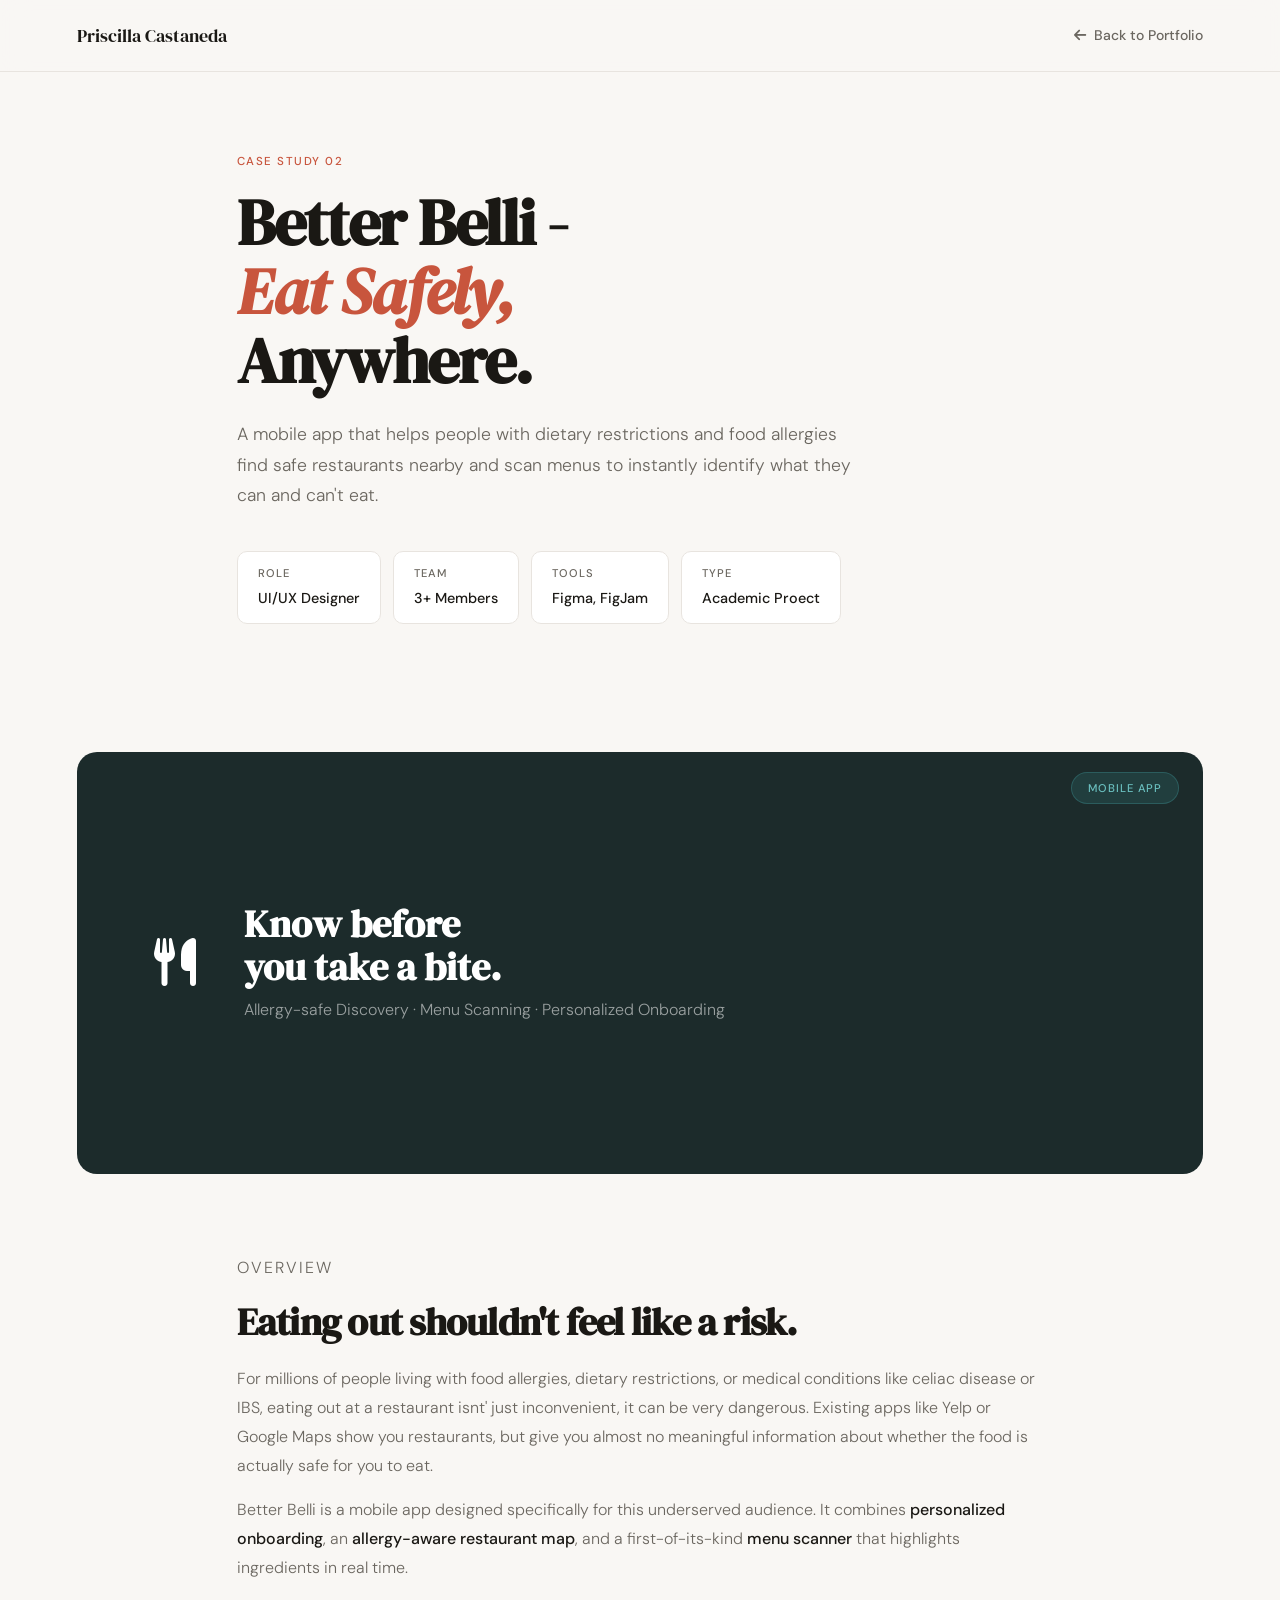
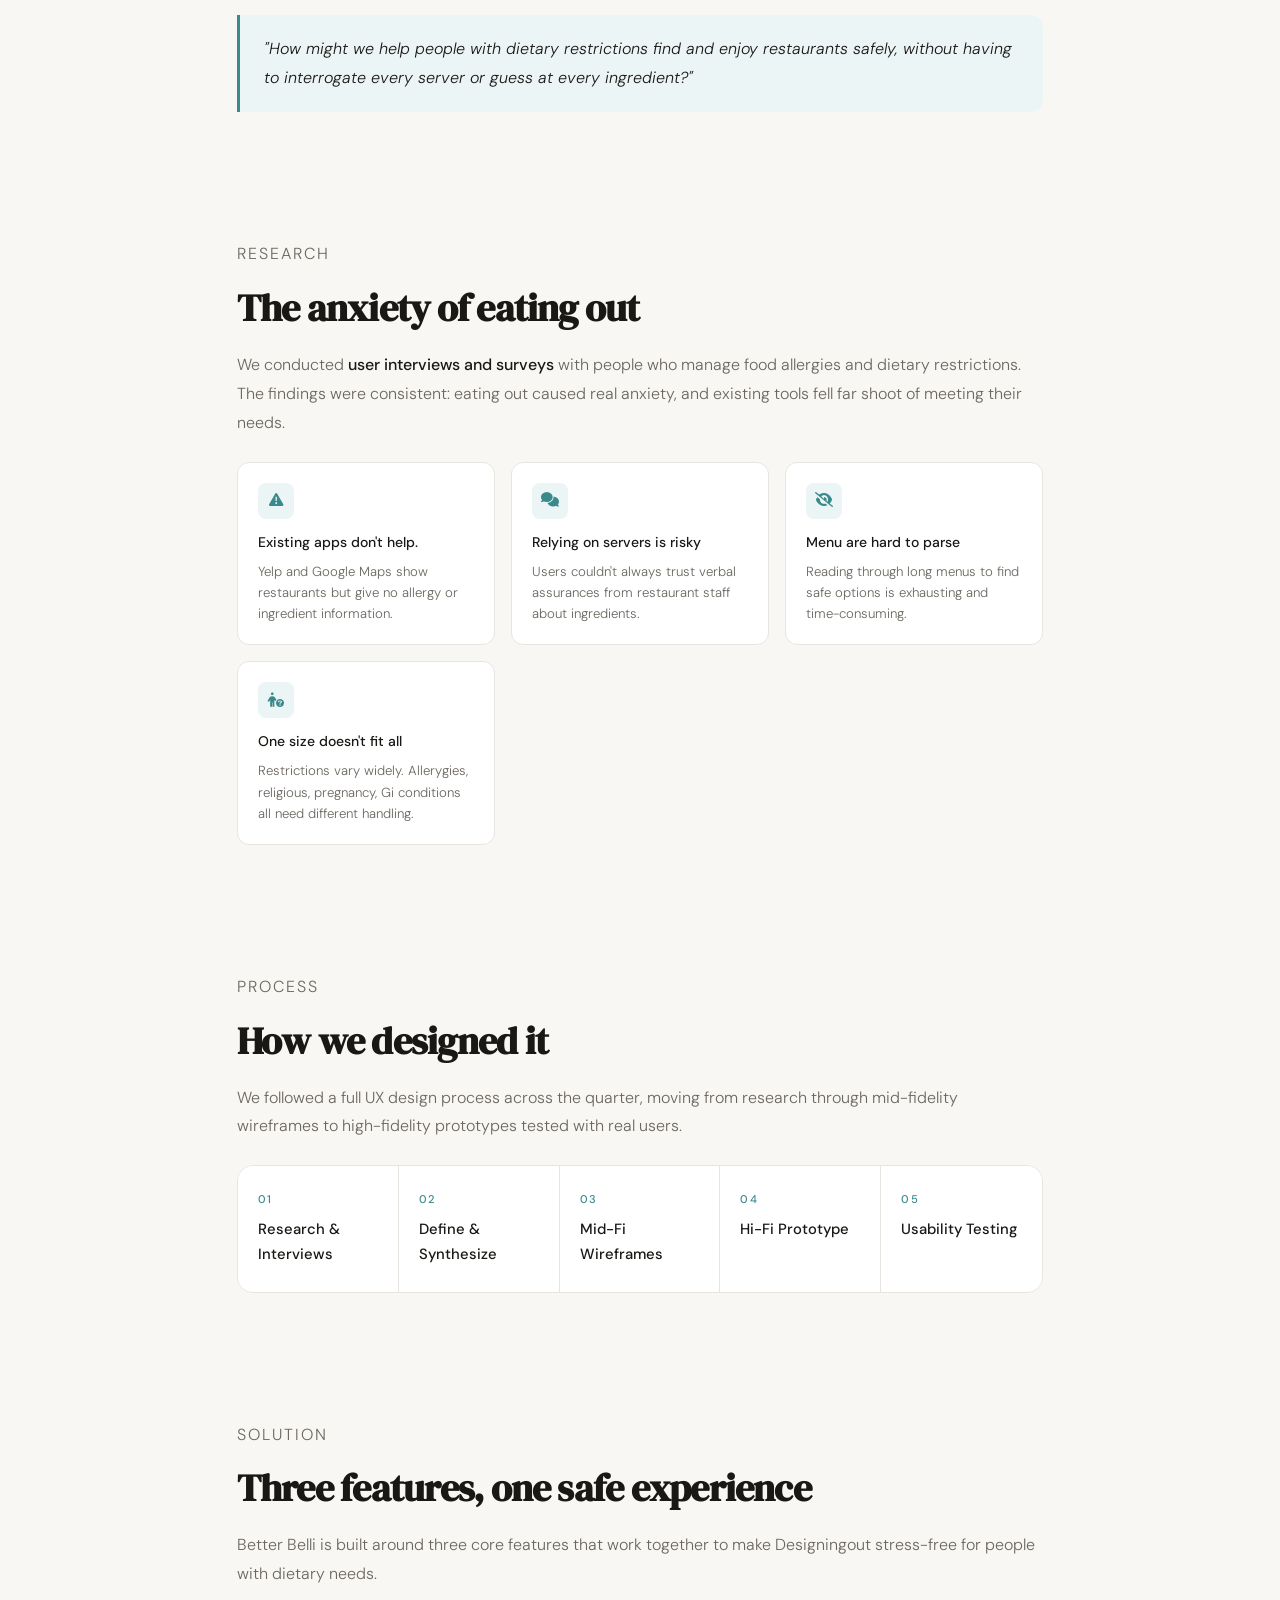
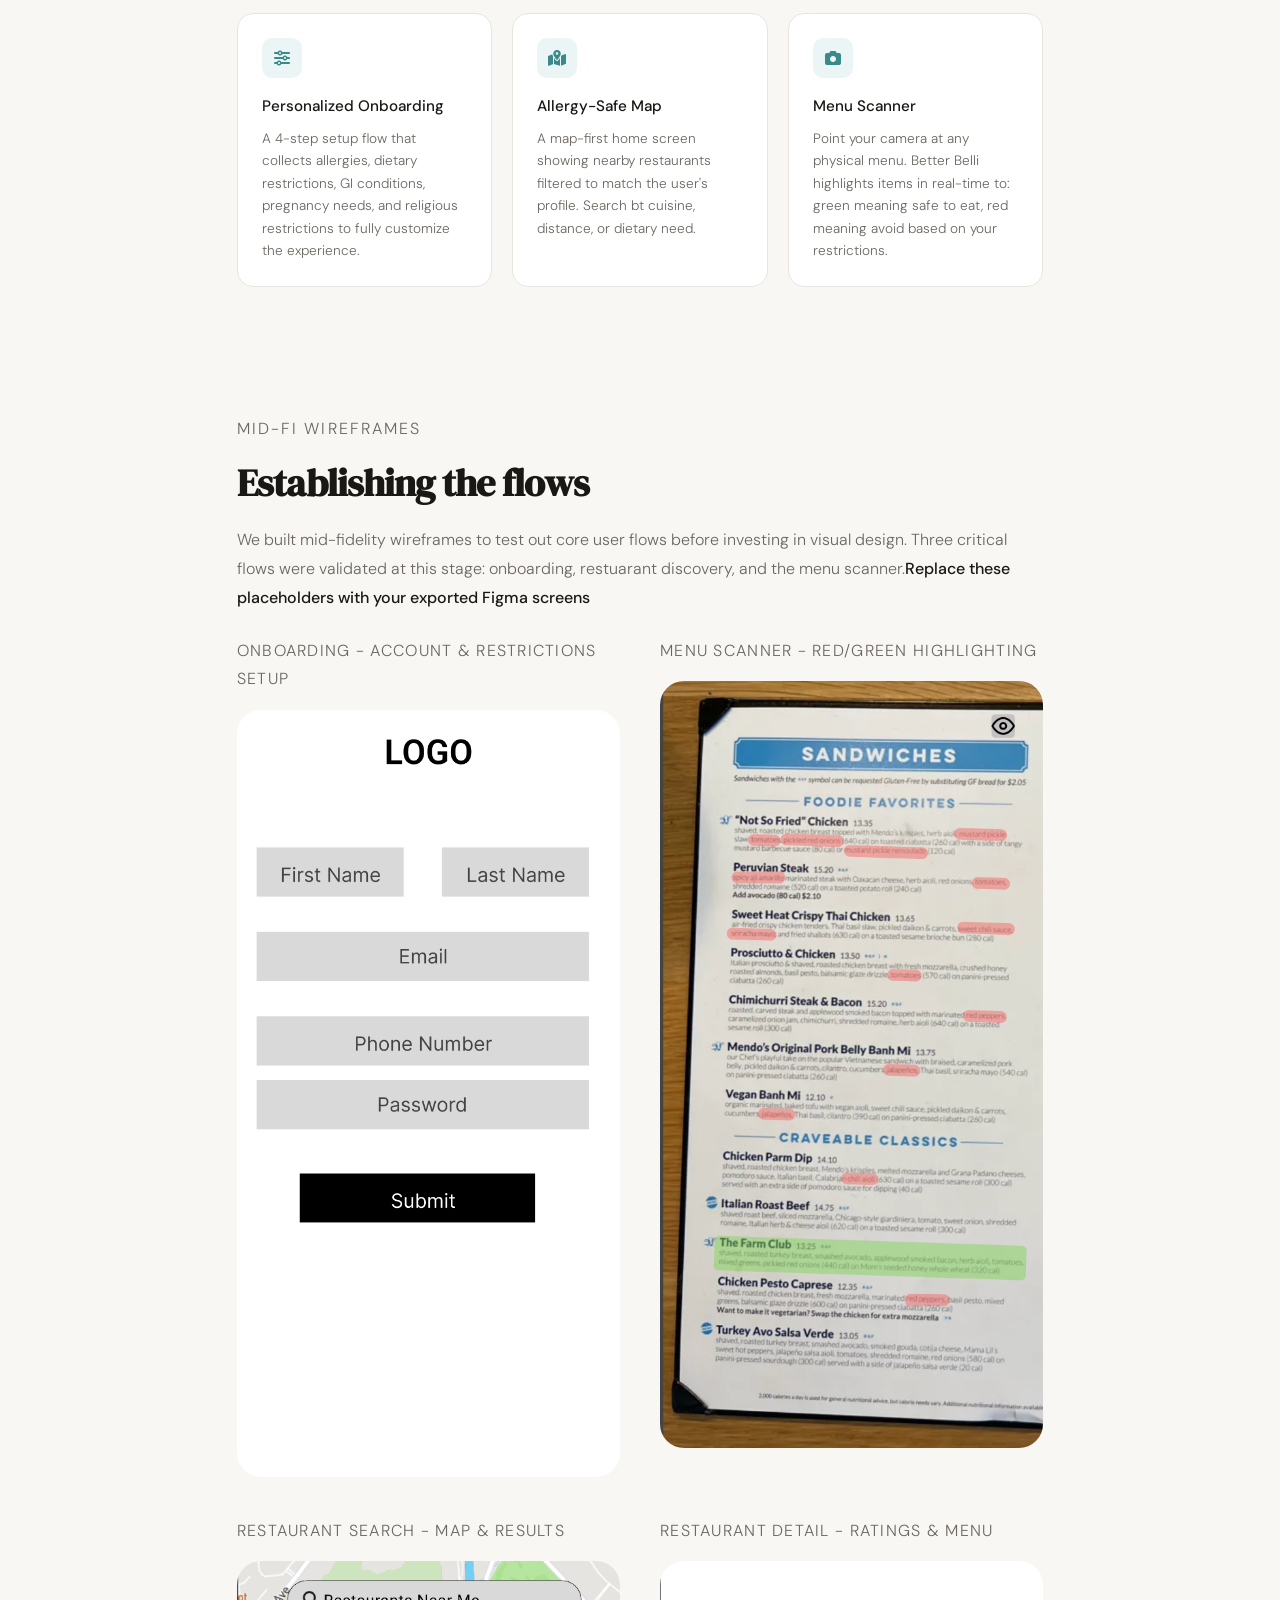
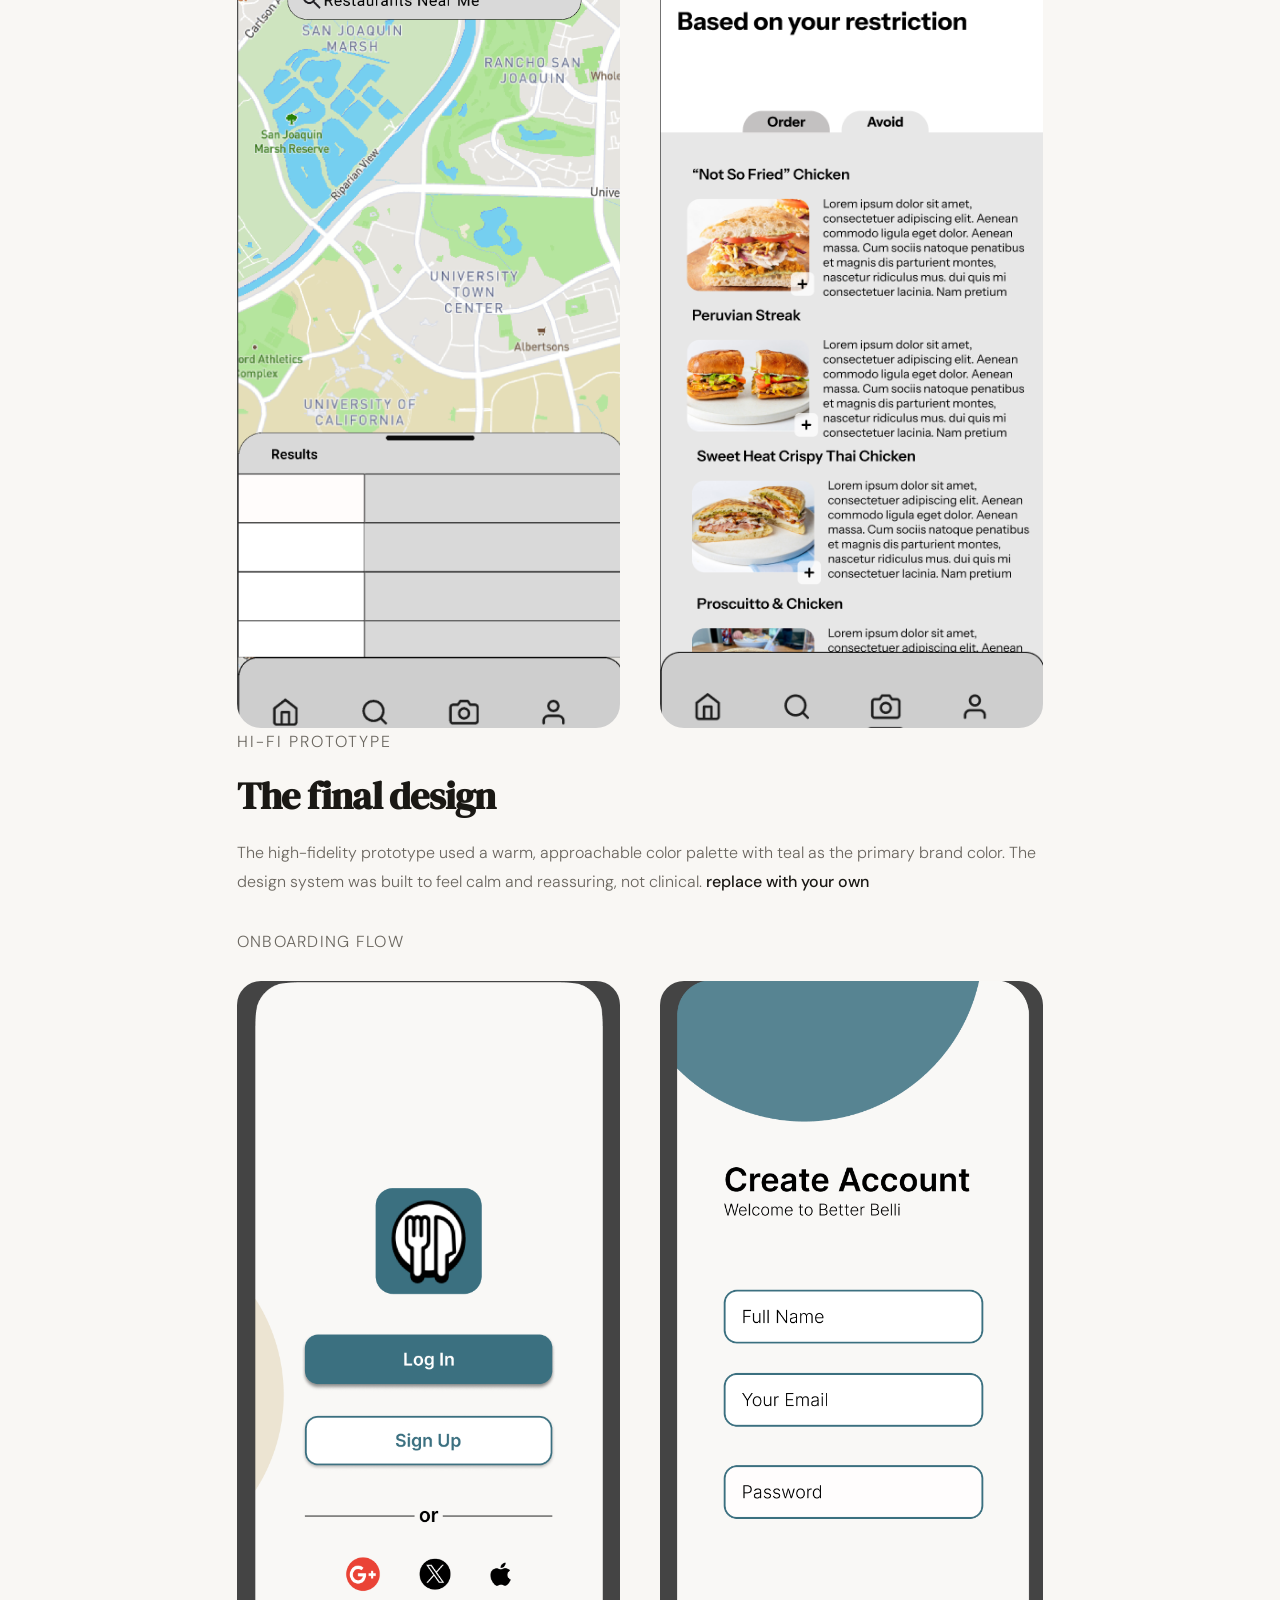
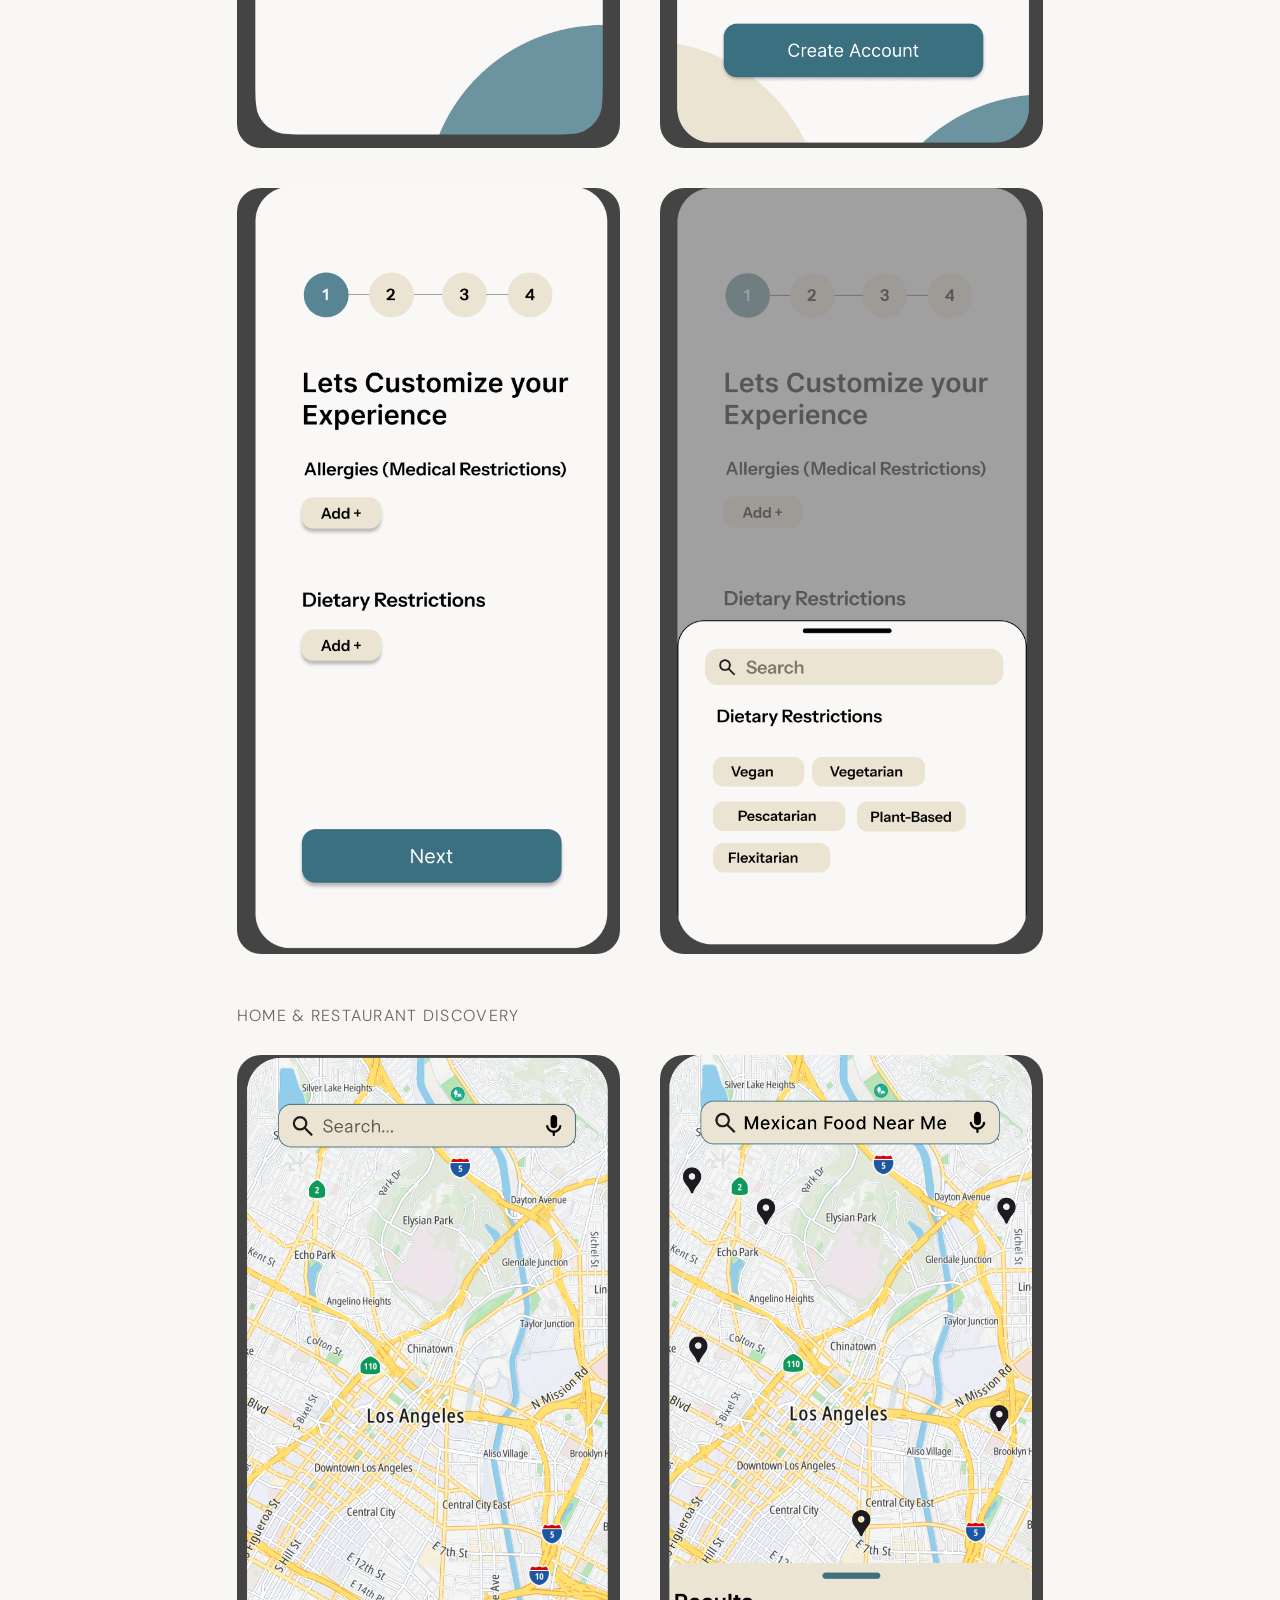
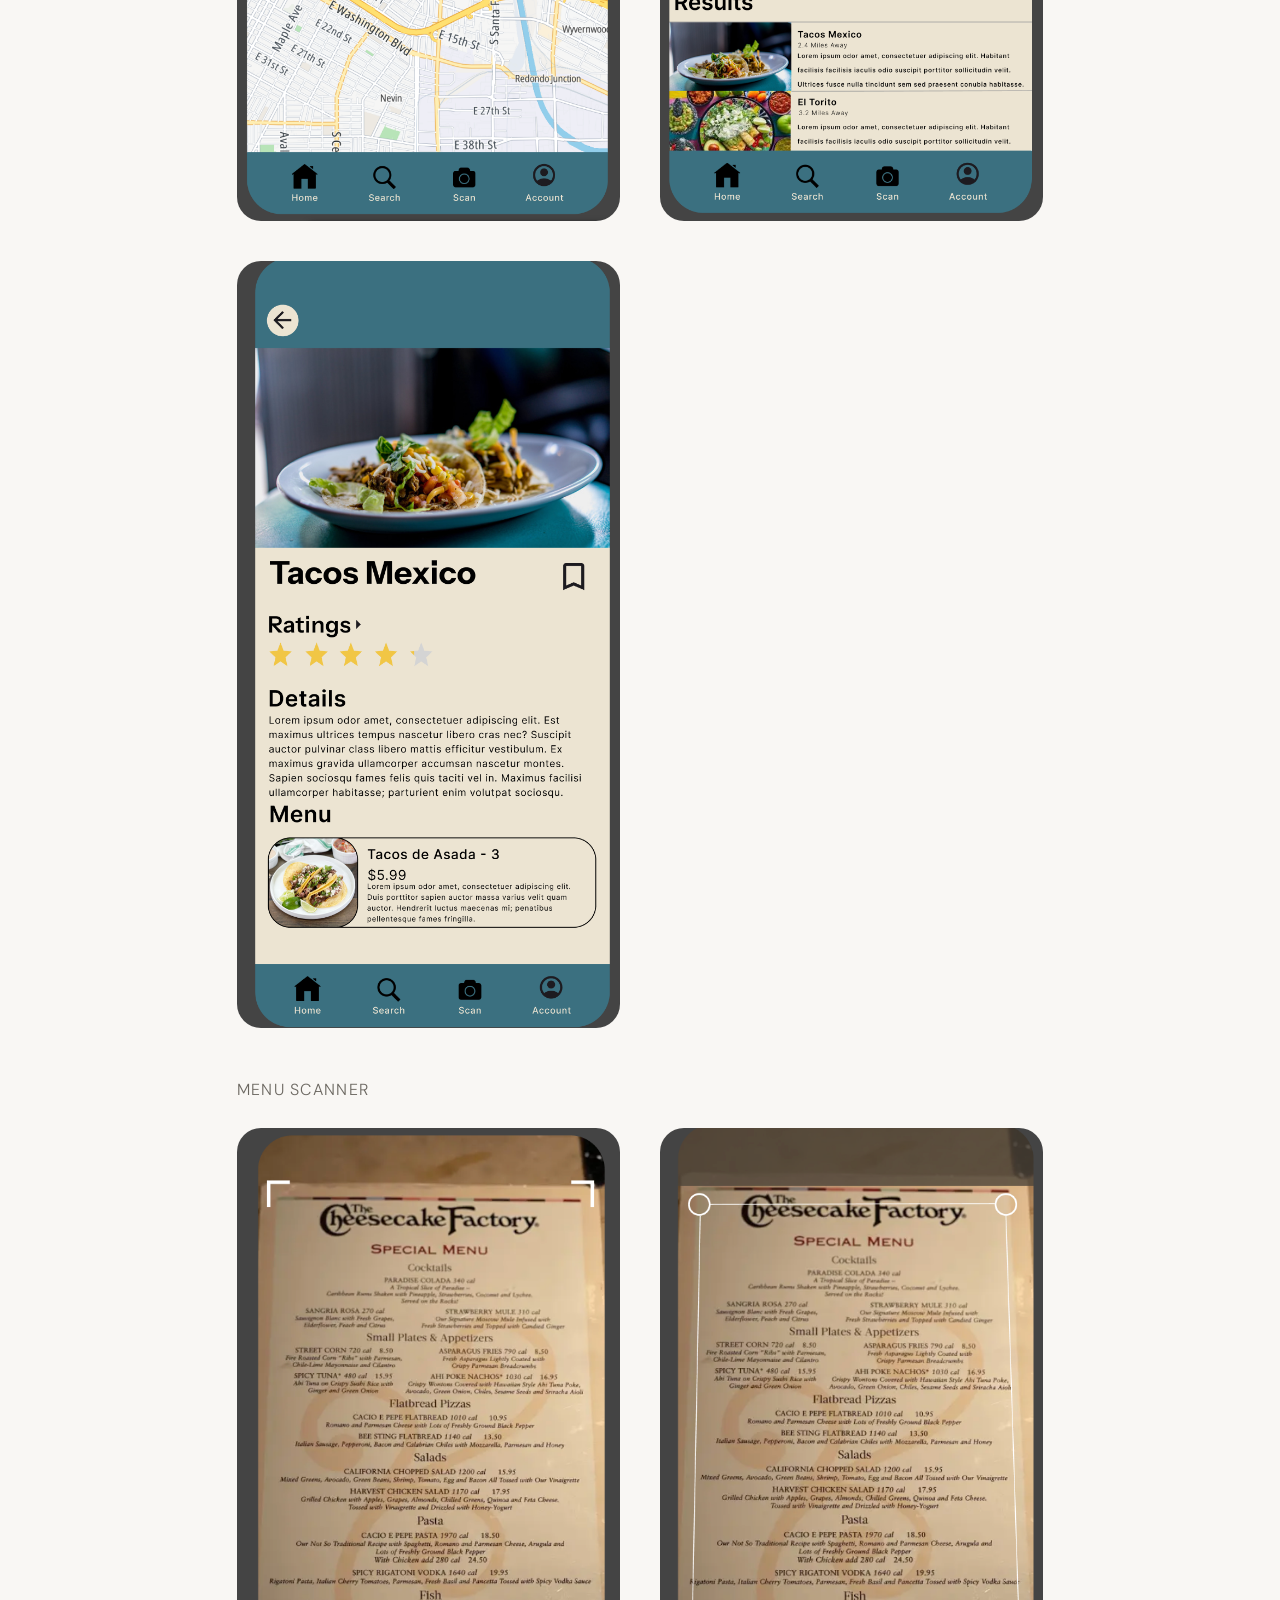
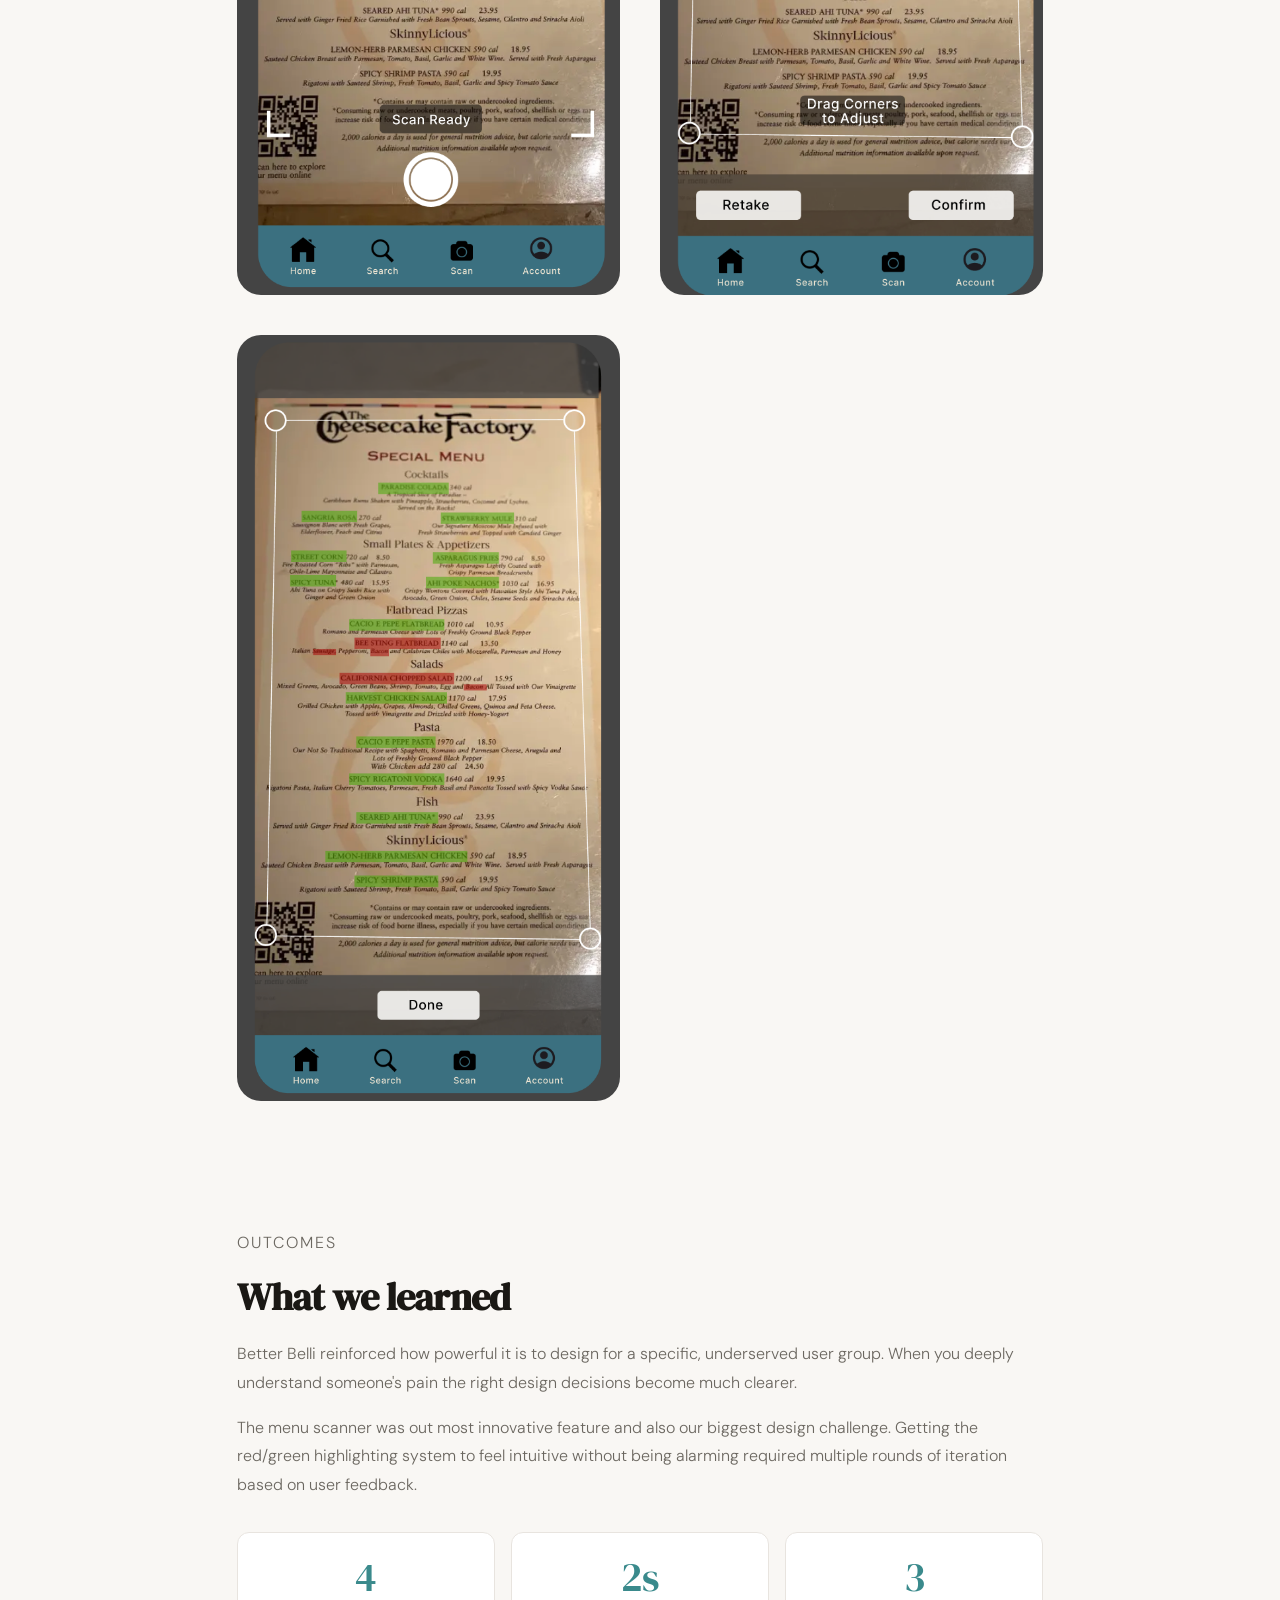
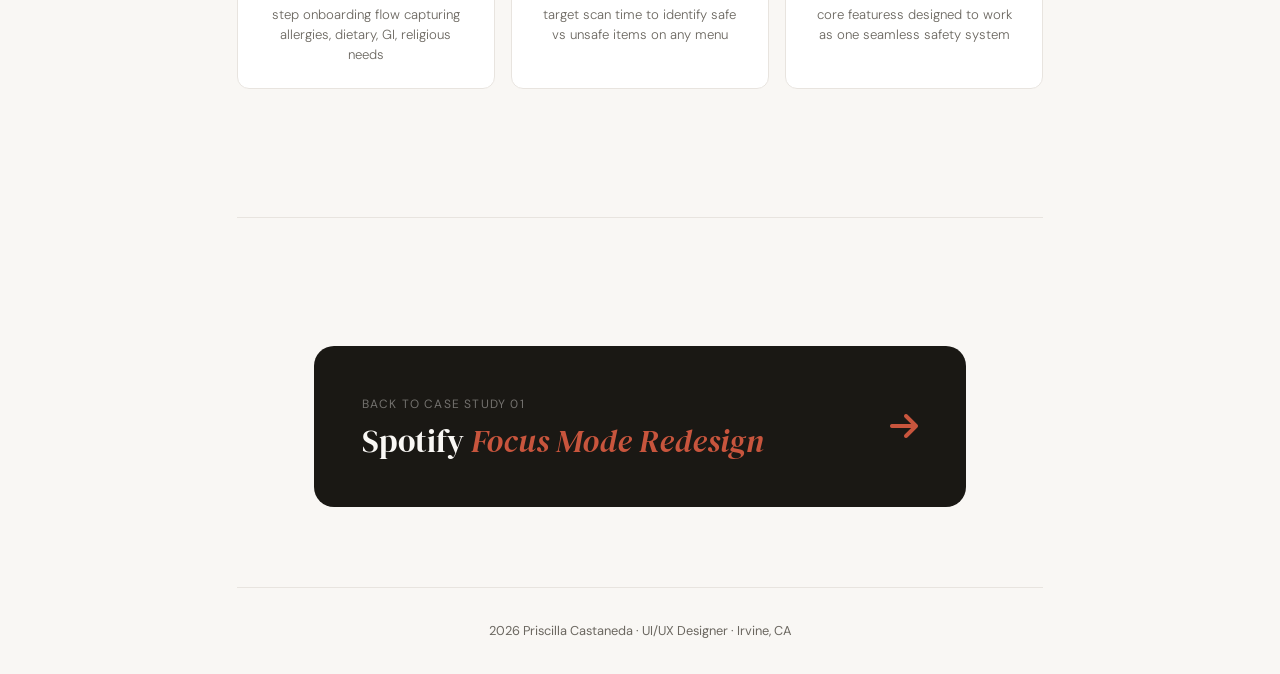
==== commit 7d424a5b: "changes" ====
--- a/dine-case-study.html
+++ b/dine-case-study.html
@@ -221,7 +221,7 @@
                     </div>
                     <div class="mockup-frame">
                         <div class="img-placeholder">
-                            <img src="ACCOUNT 2 HI-FI.png" alt="Create account Hi-Fi"/>
+                            <img src="CREATE ACCOUNT HI-FI.png" alt="Create account Hi-Fi"/>
                         </div>
                     </div>
                     <div class="mockup-frame">
--- a/index.css
+++ b/index.css
@@ -222,6 +222,9 @@
     .project-card.reverse > * { direction: ltr;}
 
     .project-img-wrap img{
+        border-radius: 14px; overflow: hidden;
+        aspect-ratio: 4/3;
+        display: flex; align-items: center; justify-content: center;
         width: 72%; height: 72%; object-fit: contain;
         transition: transform 0.45s ease;
     }
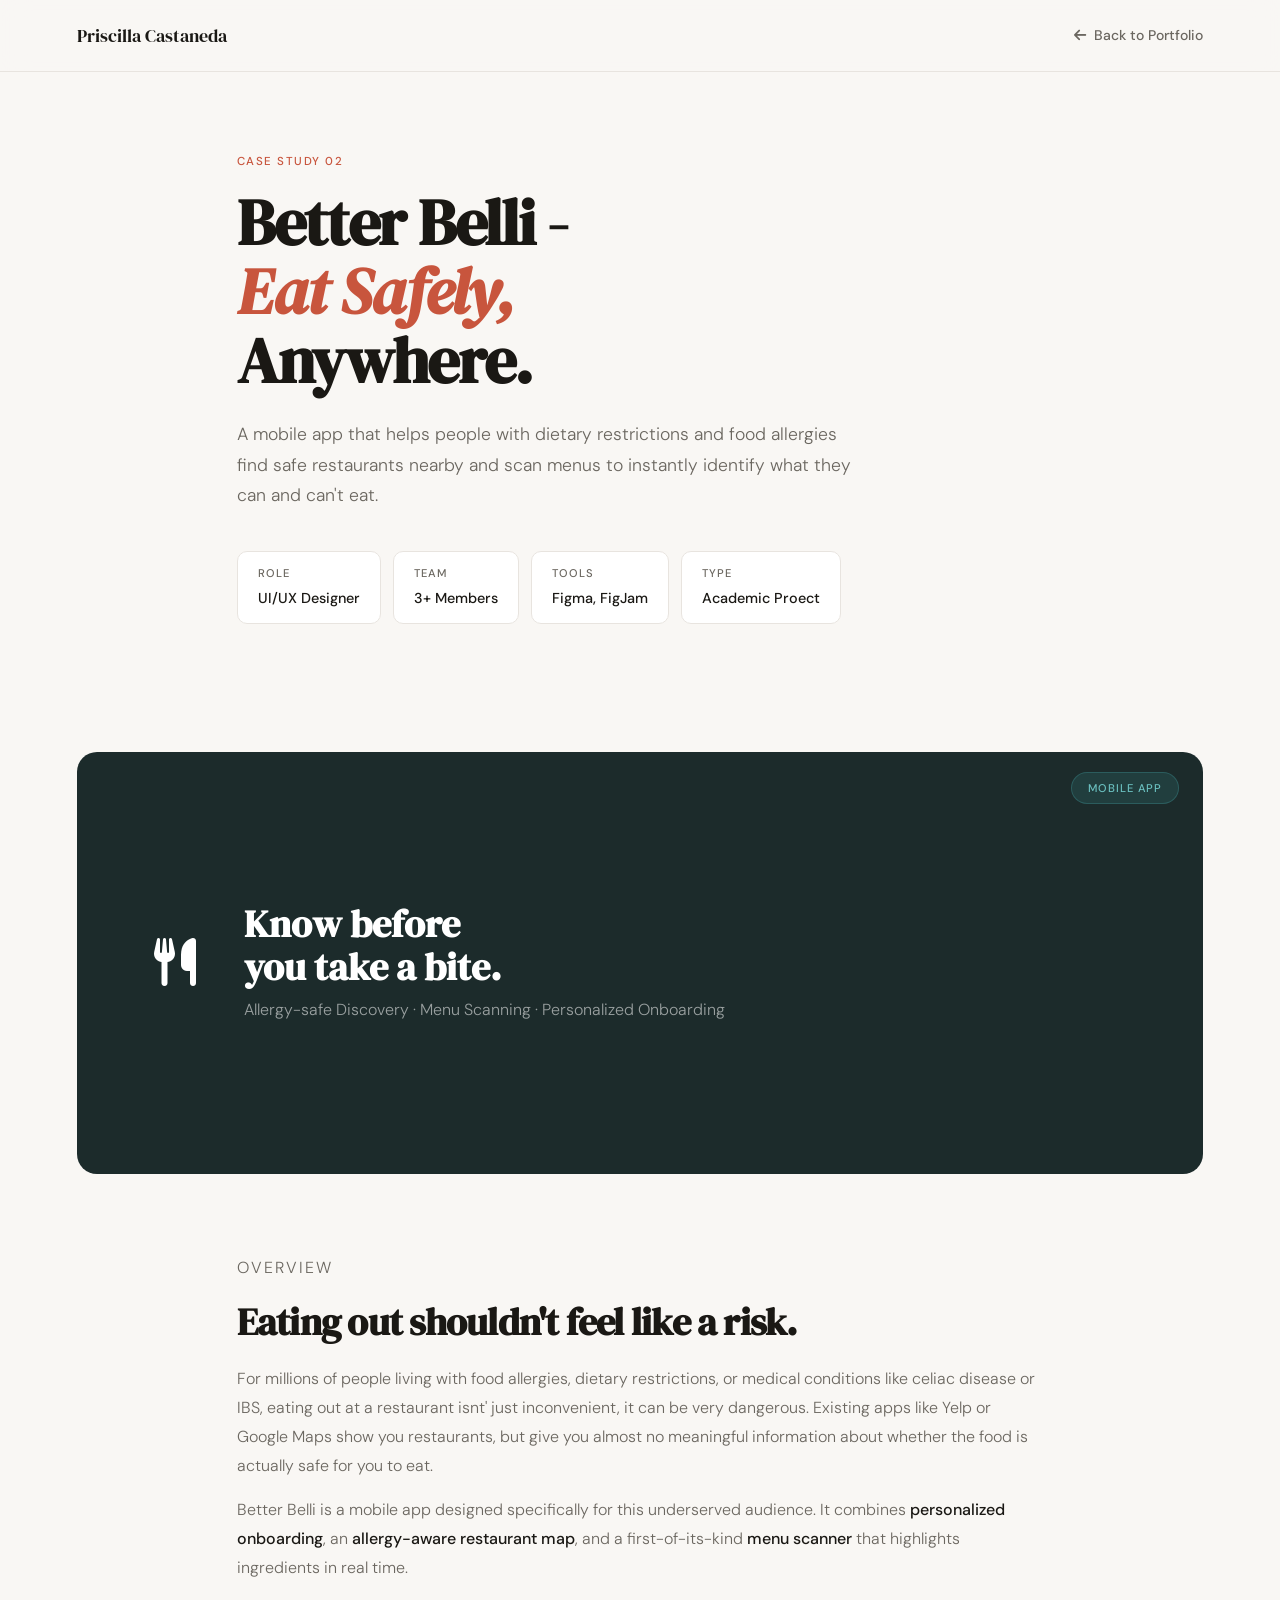
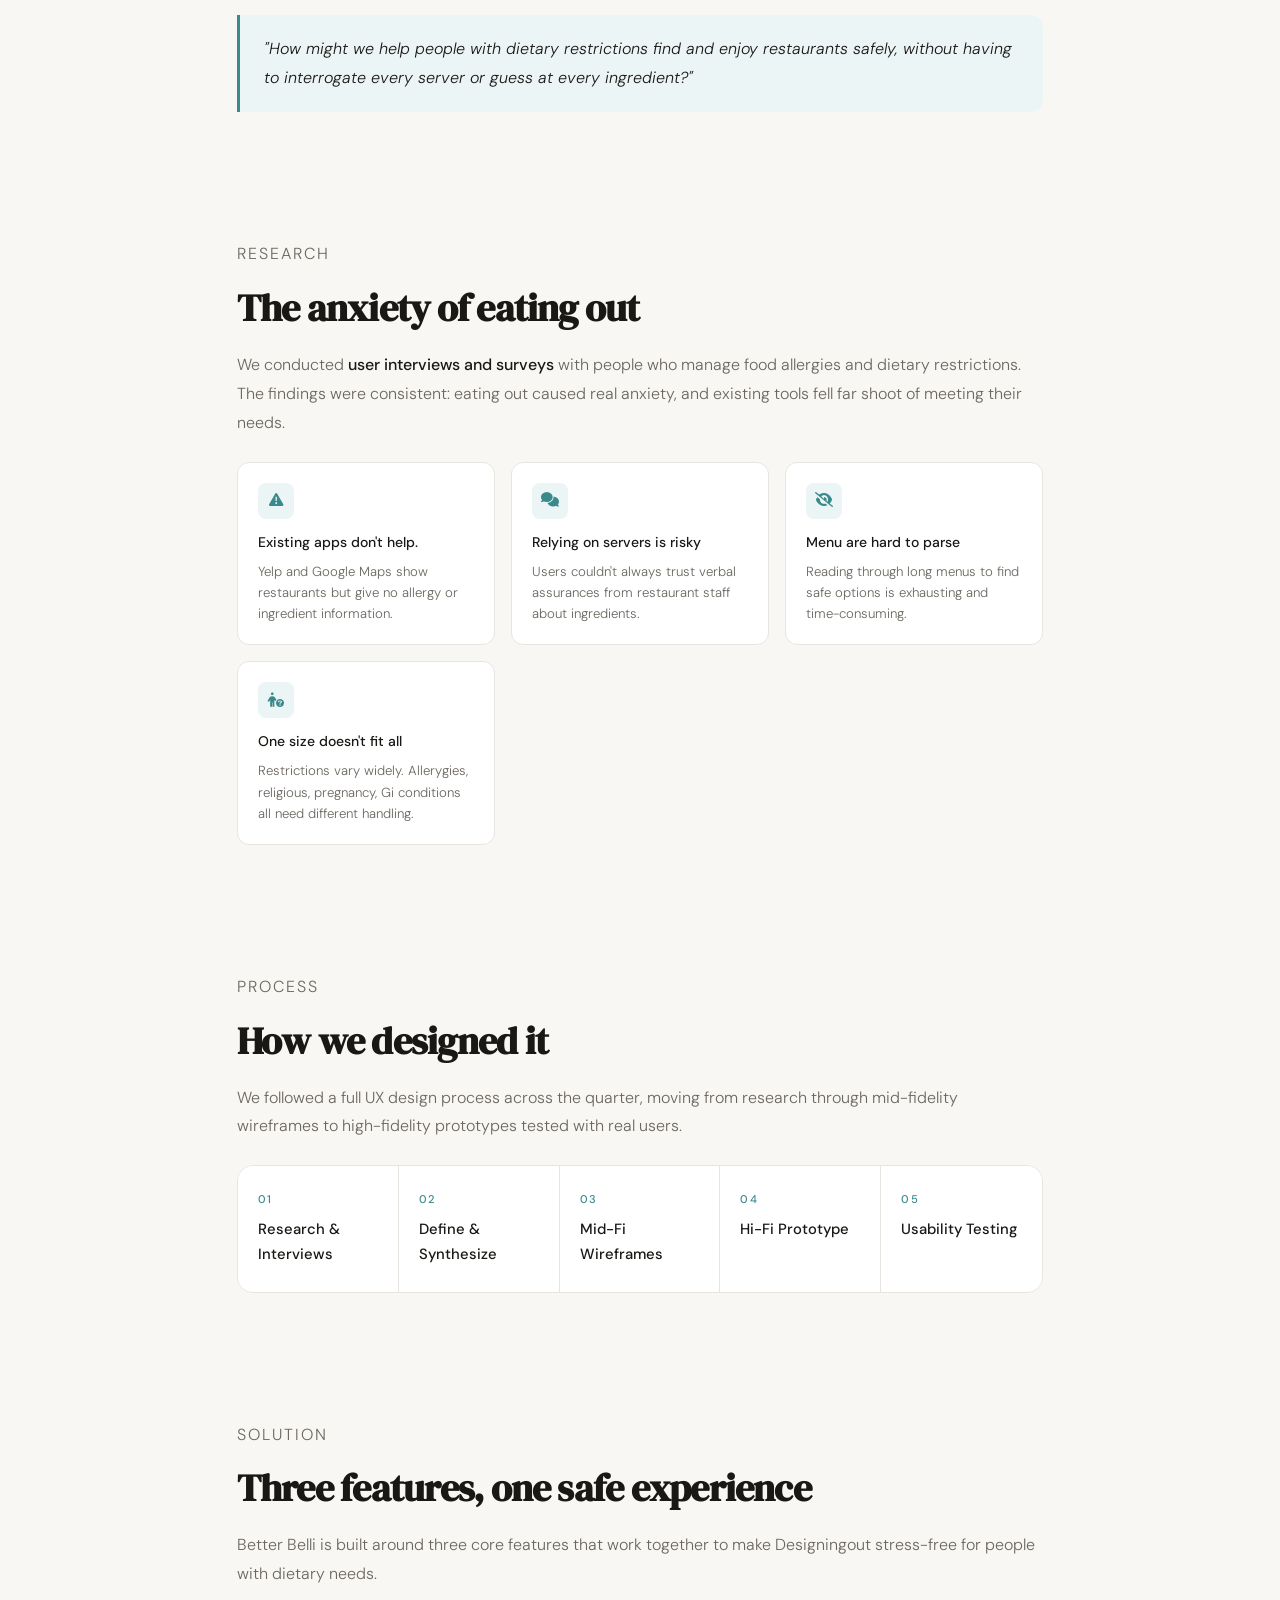
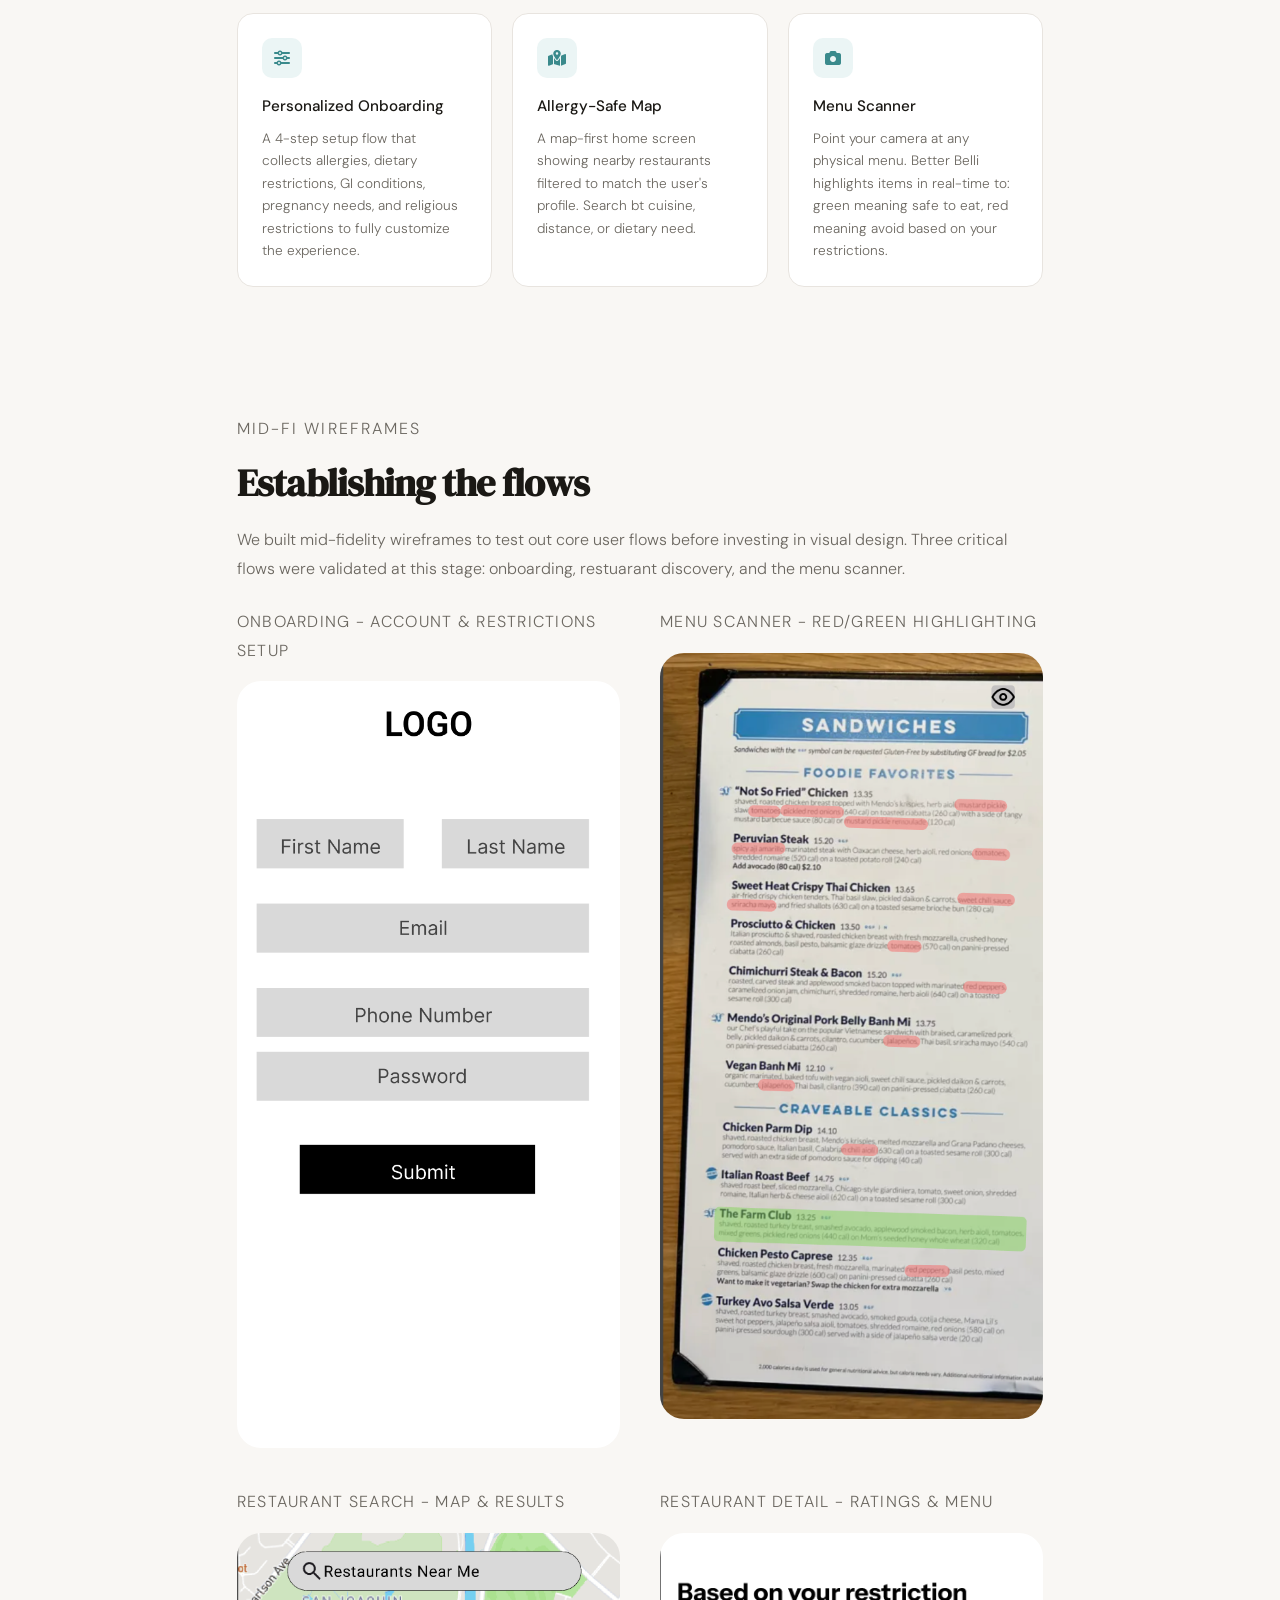
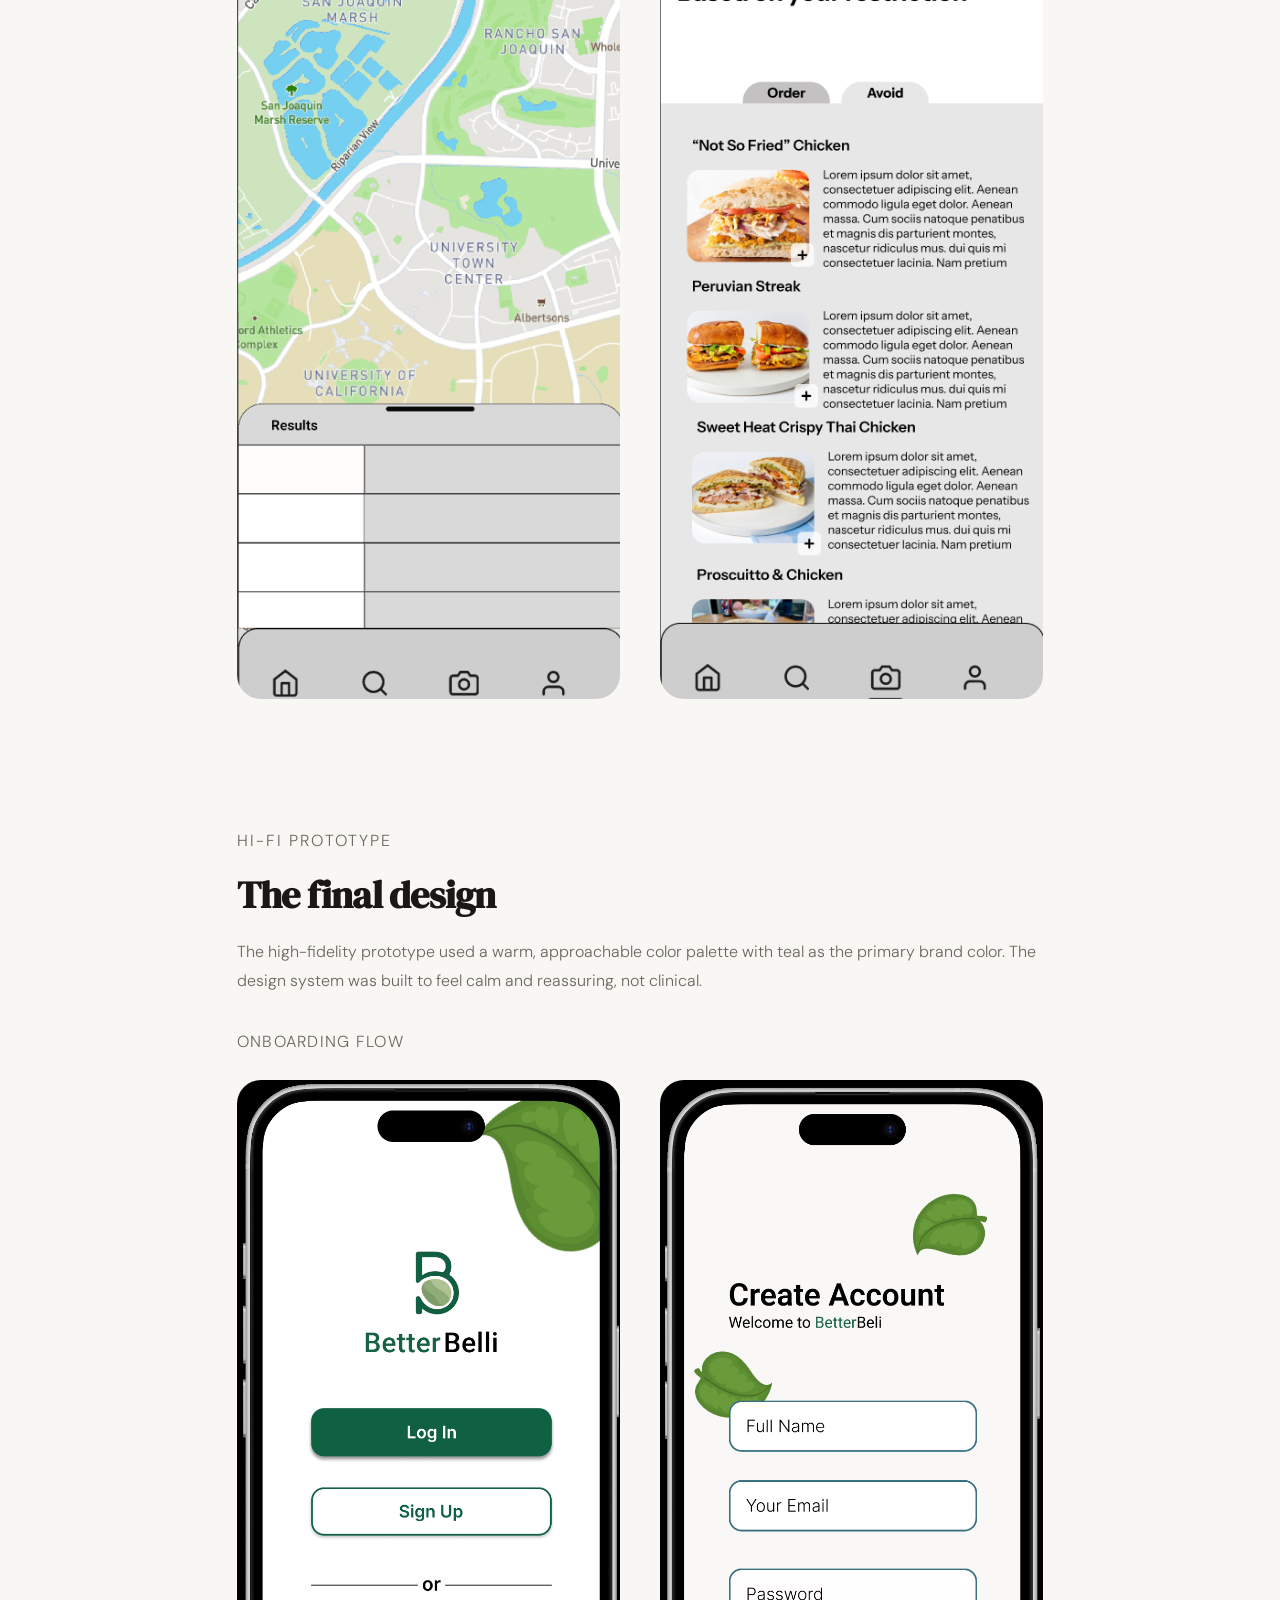
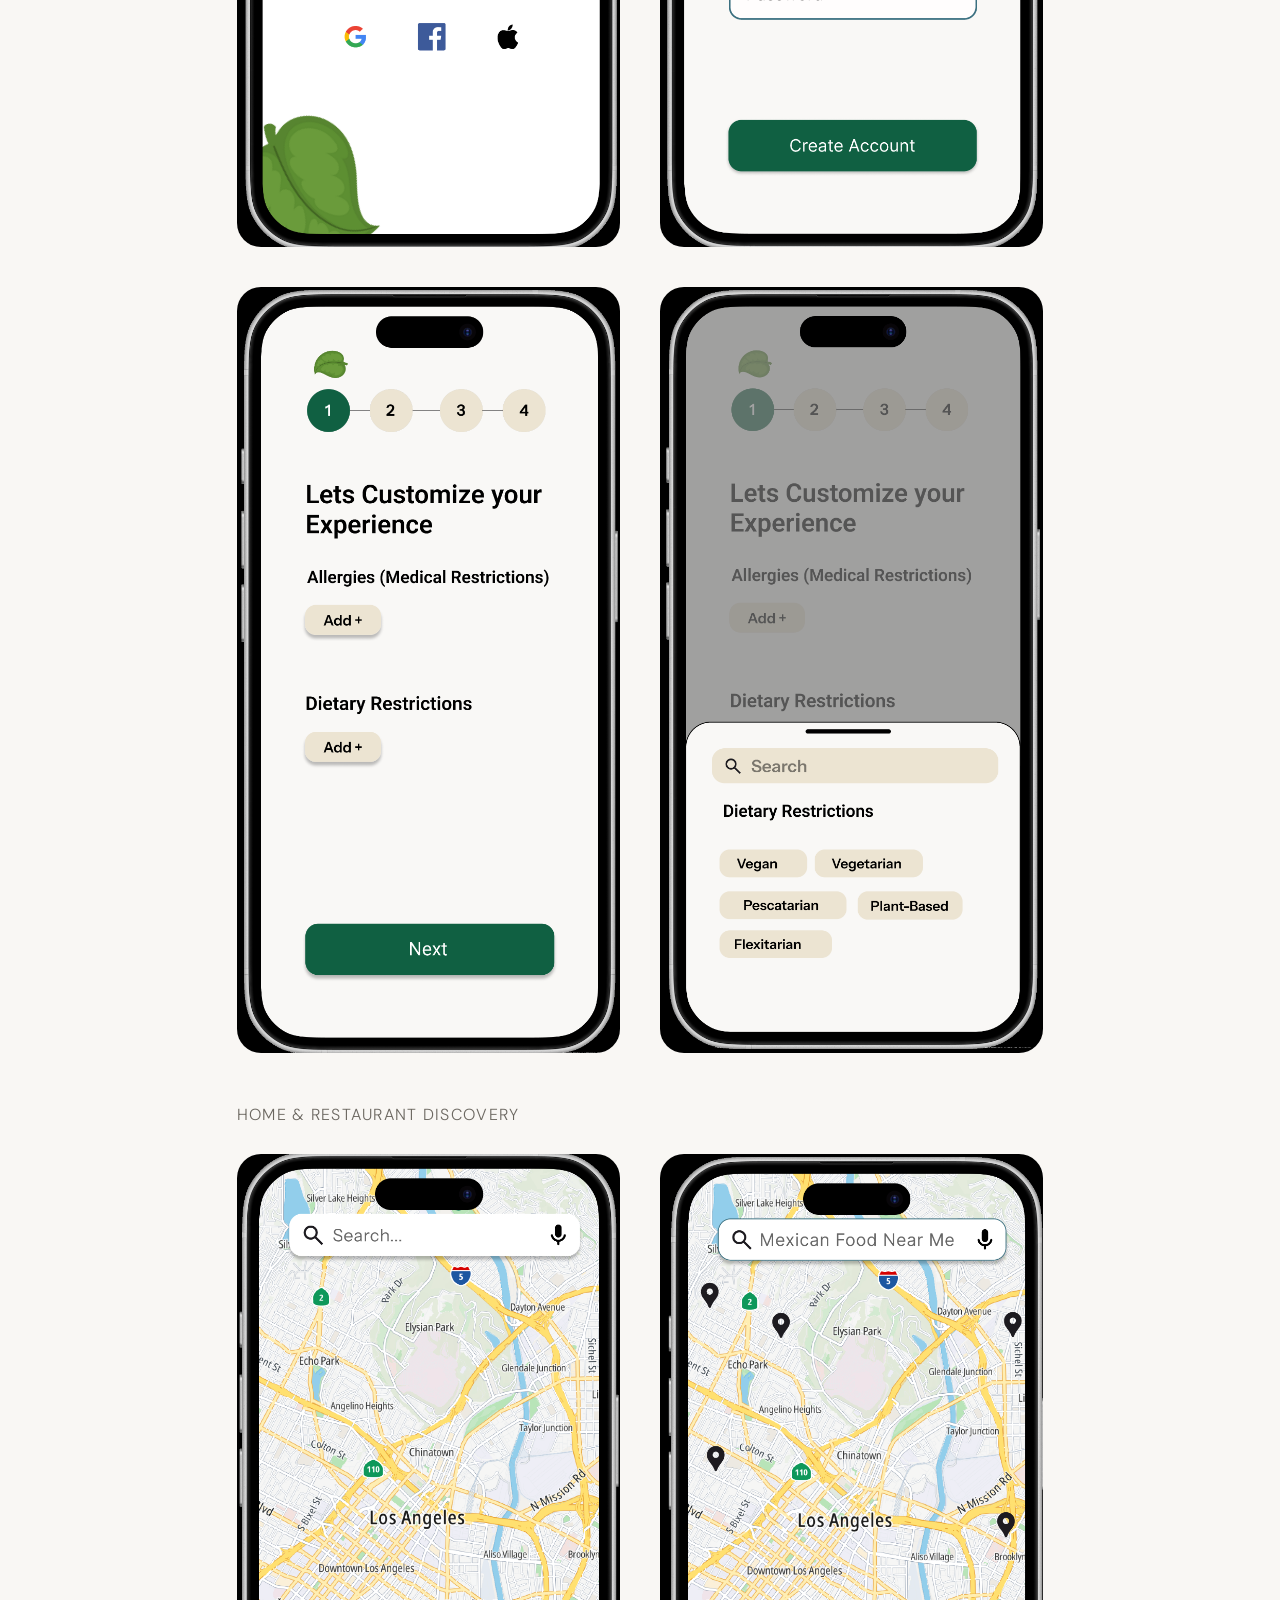
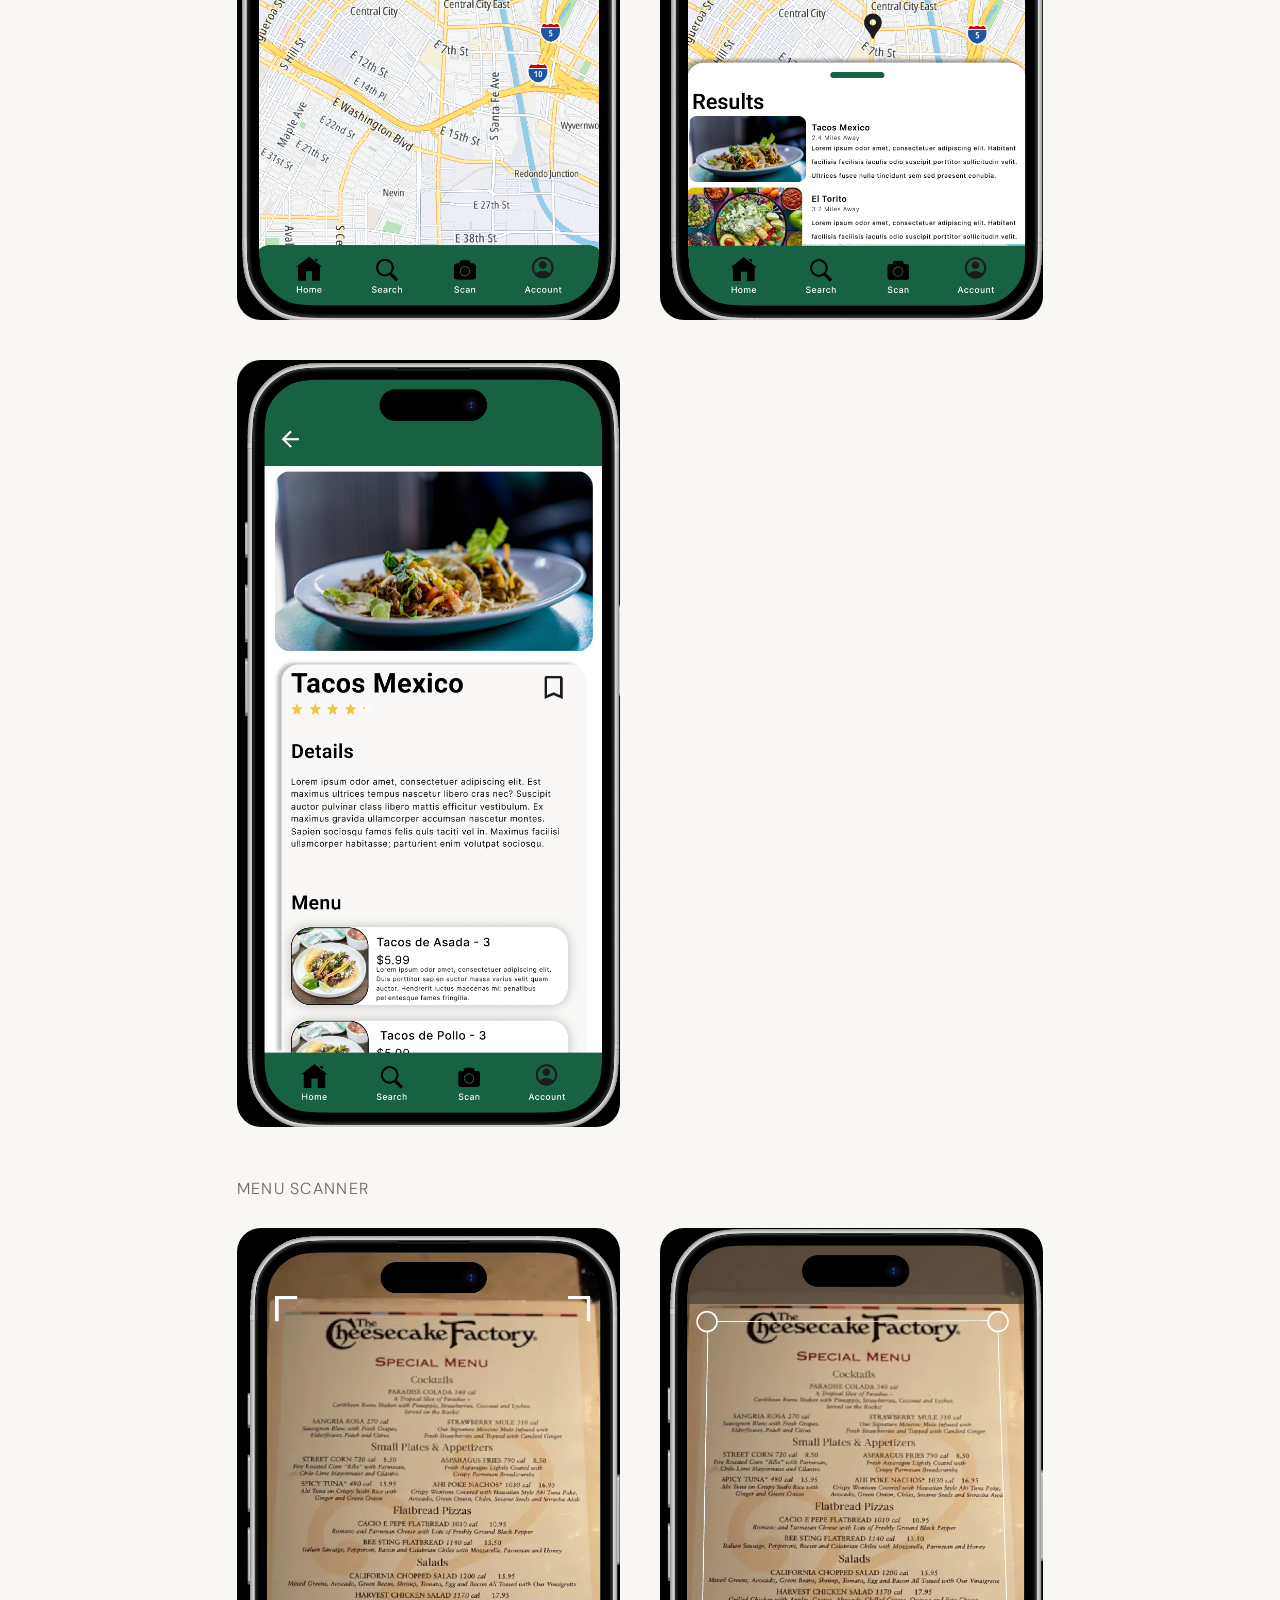
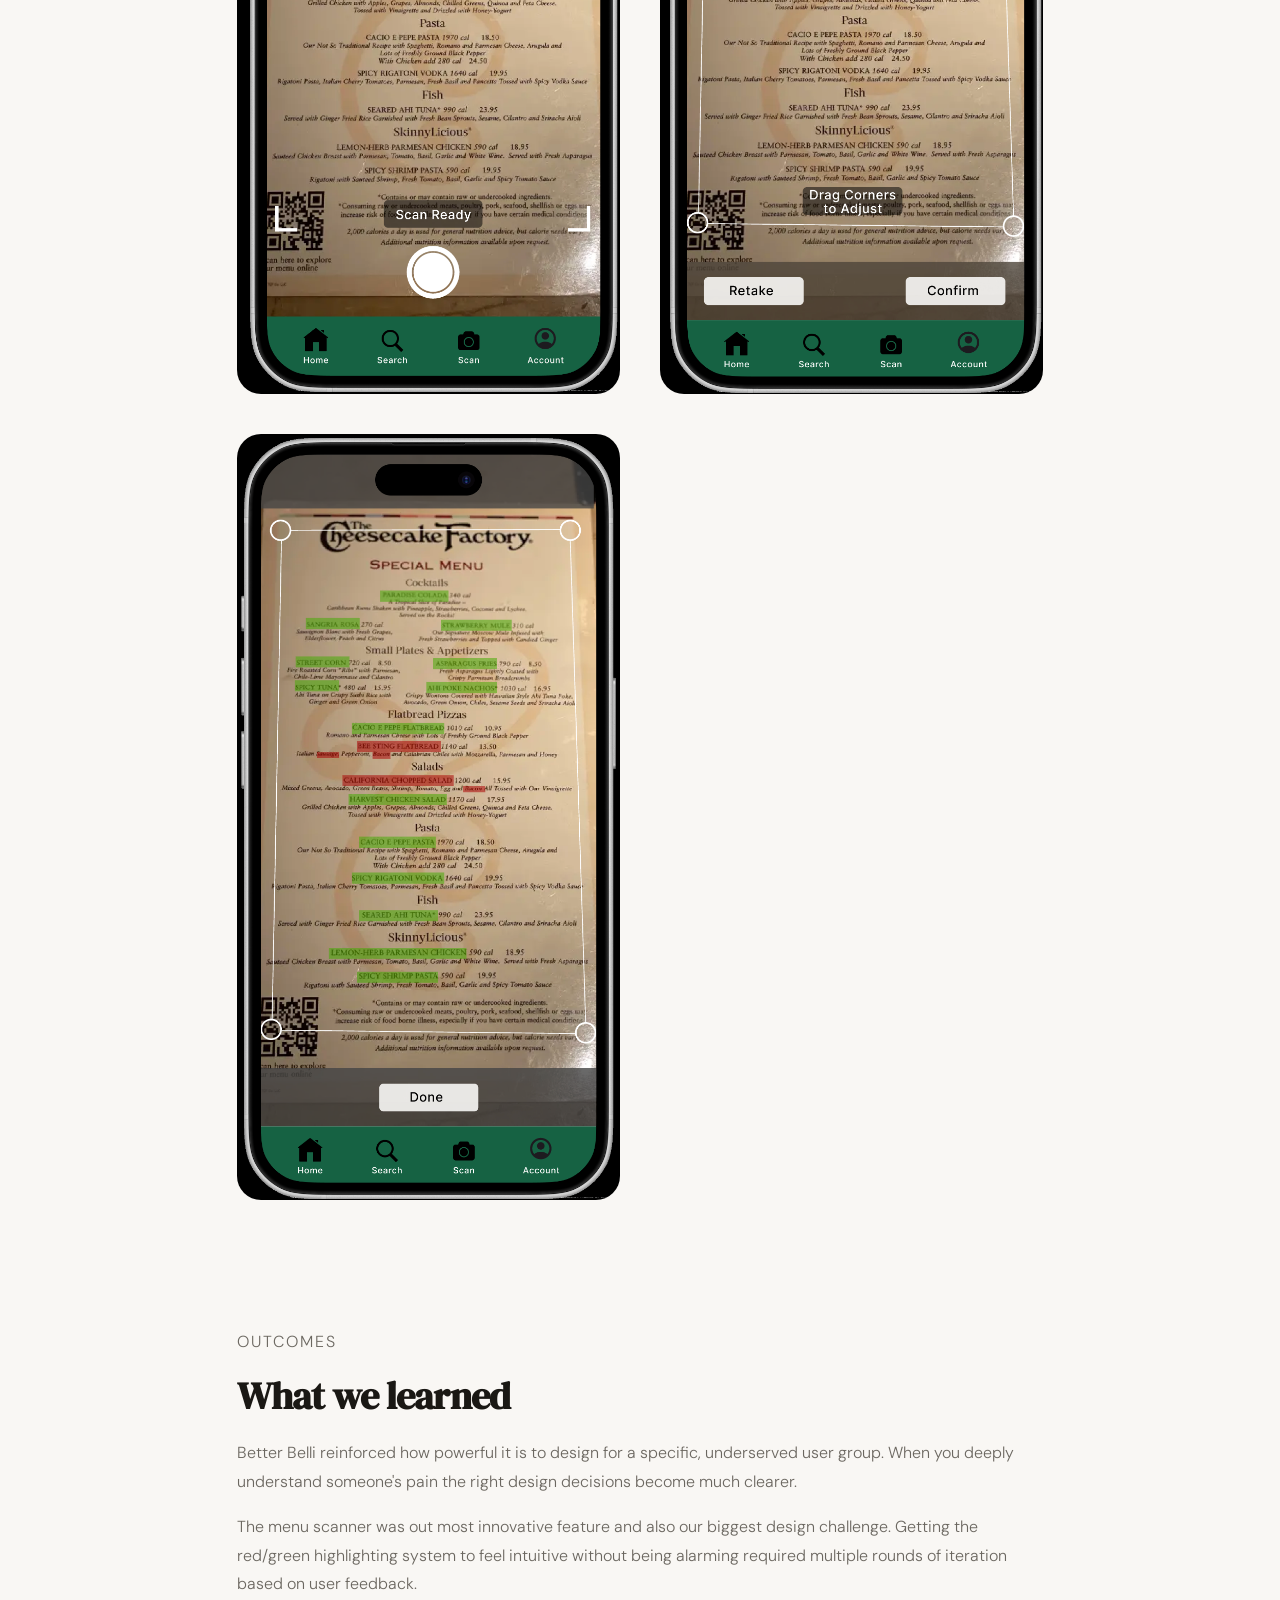
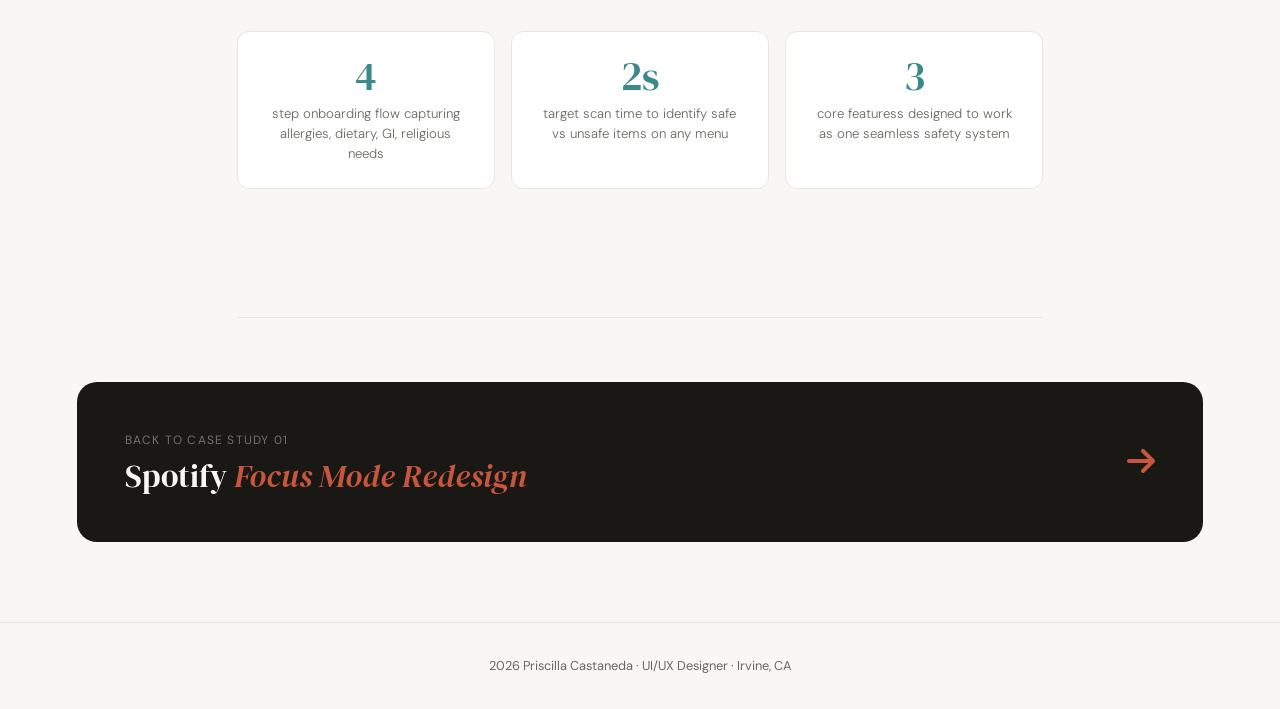
==== commit 521f0b4d: "changes" ====
--- a/dine-case-study.html
+++ b/dine-case-study.html
@@ -154,7 +154,7 @@
                                 red meaning avoid based on your restrictions.
                             </p>
                         </div>
-                </div>
+                    </div>
             </div>
 
             <!--MID-FI-->
@@ -164,7 +164,7 @@
                 <p>
                     We built mid-fidelity wireframes to test out core user flows before investing in visual
                     design. Three critical flows were validated at this stage: onboarding, restuarant discovery, 
-                    and the menu scanner.<strong>Replace these placeholders with your exported Figma screens</strong>
+                    and the menu scanner.
                 </p>
                     <div class="mockup-grid">
                         <div>
@@ -193,65 +193,49 @@
                     </div>
                     <div>
                         <p class="frame-label">Restaurant Detail - Ratings & Menu</p>
-                        <div class="mockup-frame">
-                            <div class="img-placeholder">
+                            <div class="mockup-frame">
                                 <img src="RESTAURANT DETAILS MID-FI.png" alt="Restuarant details mid-fi wireframes" />
                             </div>
-                        </div>
-                    </div>
+                    </div>
+                </div>
             </div>
 
             <!--HI-FI-->
             <div class="case-section">
-                <p class="section-label">Hi-Fi Prototype</p>
+                <p class="section-label" style="margin-top: 3rem;">Hi-Fi Prototype</p>
                 <h2>The final design</h2>
                 <p>
                     The high-fidelity prototype used a warm, approachable color palette with teal as
                     the primary brand color. The design system was built to feel calm and reassuring, not clinical. 
-                    <strong> replace with your own</strong>
                 </p>
 
                 <!--ONBOARDING ROW-->
                 <p class="frame-label" style="margin-top:2rem;">Onboarding Flow</p>
                 <div class="mockup-grid">
                     <div class="mockup-frame">
-                        <div class="img-placeholder">
-                            <img src="LOGIN HI-FI.png" alt="Create Account Hi-Fi"/>
-                        </div>
-                    </div>
-                    <div class="mockup-frame">
-                        <div class="img-placeholder">
-                            <img src="CREATE ACCOUNT HI-FI.png" alt="Create account Hi-Fi"/>
-                        </div>
-                    </div>
-                    <div class="mockup-frame">
-                        <div class="img-placeholder">
-                            <img src="ALLERGY SETUP HI-FI.png" alt="Allergy Setup Hi-fi" />
-                        </div>
-                    </div>
-                    <div class="mockup-frame">
-                        <div class="img-placeholder">
-                            <img src="ALLERGY DIETARY RESTRICTION.png" alt="Allergy Dietary Restrctions Hi-Fi"/>
-                        </div>
+                        <img src="HI-FI ONBOARDING.png" alt="Create Account Hi-Fi"/>
+                    </div>
+                    <div class="mockup-frame">
+                        <img src="CREATE ACCOUNT HI FI.png" alt="Create account Hi-Fi"/>
+                    </div>
+                    <div class="mockup-frame">
+                        <img src="ALLERGY RESTRICTIONS HI-FI.png" alt="Allergy Setup Hi-fi" />
+                    </div>
+                    <div class="mockup-frame">
+                        <img src="ALLERGY 2 HI-FI.png" alt="Allergy Dietary Restrctions Hi-Fi"/>
                     </div>
                 </div>
                 <!--HOME & SEARCH ROW-->
                 <p class="frame-label" style="margin-top:3rem;">Home & Restaurant Discovery</p>
                 <div class="mockup-grid">
                     <div class="mockup-frame">
-                        <div class="img-placeholder">
-                            <img src="MAP VIEW HI-FI.png" alt="Map View Hi-Fi"/>
-                        </div>
-                    </div>
-                    <div class="mockup-frame">
-                        <div class="img-placeholder">
-                            <img src="MAP SEARCH RESULTS.png" alt="Map Search Hi-Fi"/>
-                        </div>
-                    </div>
-                    <div class="mockup-frame">
-                        <div class="img-placeholder">
-                            <img src="RESTAURANT DETAIL HI-FI.png" alt="Restaurant Detail Hi-fi" />
-                        </div>
+                        <img src="HI FI MAP.png" alt="Map View Hi-Fi"/>
+                    </div>
+                    <div class="mockup-frame">
+                        <img src="HI FI MAP SEARCH.png" alt="Map Search Hi-Fi"/>
+                    </div>
+                    <div class="mockup-frame">
+                        <img src="RESTAURANT DETAILS HI FI.png" alt="Restaurant Detail Hi-fi" />
                     </div>
                 </div>
 
@@ -260,17 +244,17 @@
                 <div class="mockup-grid">
                     <div class="mockup-frame">
                         <div class="img-placeholder">
-                            <img src="MENU SCANNER 1 HI-FI.png" alt="Menu Scanner Hi-Fi"/>
+                            <img src="MENU SCANNER HI FI.png" alt="Menu Scanner Hi-Fi"/>
                         </div>
                     </div>
                     <div class="mockup-frame">
                         <div class="img-placeholder">
-                            <img src="MENU SCANNER 2.png" alt="Menu Scanner 2 Hi-Fi"/>
+                            <img src="MENU SCANNER 2 HI FI.png" alt="Menu Scanner 2 Hi-Fi"/>
                         </div>
                     </div>
                     <div class="mockup-frame">
                         <div class="img-placeholder">
-                            <img src="MENU SCANNER 3.png" alt="Menu Scanner 3 Hi-Fi"/>
+                            <img src="MENU SCANNER 3 HI FI.png" alt="Menu Scanner 3 Hi-Fi"/>
                         </div>
                     </div>
                 </div>
@@ -303,7 +287,7 @@
                     <div class="desc">core featuress designed to work as one seamless safety system</div>
                 </div>
             </div>
-            </div>
+        </div>
 
             <hr class="divider">
         </div>
--- a/index.css
+++ b/index.css
@@ -221,11 +221,18 @@
     }
     .project-card.reverse > * { direction: ltr;}
 
+        .project-img-wrap {
+            border-radius: 14px;
+            overflow: hidden;
+            background: #EEF3F7;
+            aspect-ratio: 4/3;
+            display: flex;
+            align-items: center;
+            justify-content: center;
+        }
+        
     .project-img-wrap img{
-        border-radius: 14px; overflow: hidden;
-        aspect-ratio: 4/3;
-        display: flex; align-items: center; justify-content: center;
-        width: 72%; height: 72%; object-fit: contain;
+        width: 75%; height: 75%; object-fit: contain;
         transition: transform 0.45s ease;
     }
 
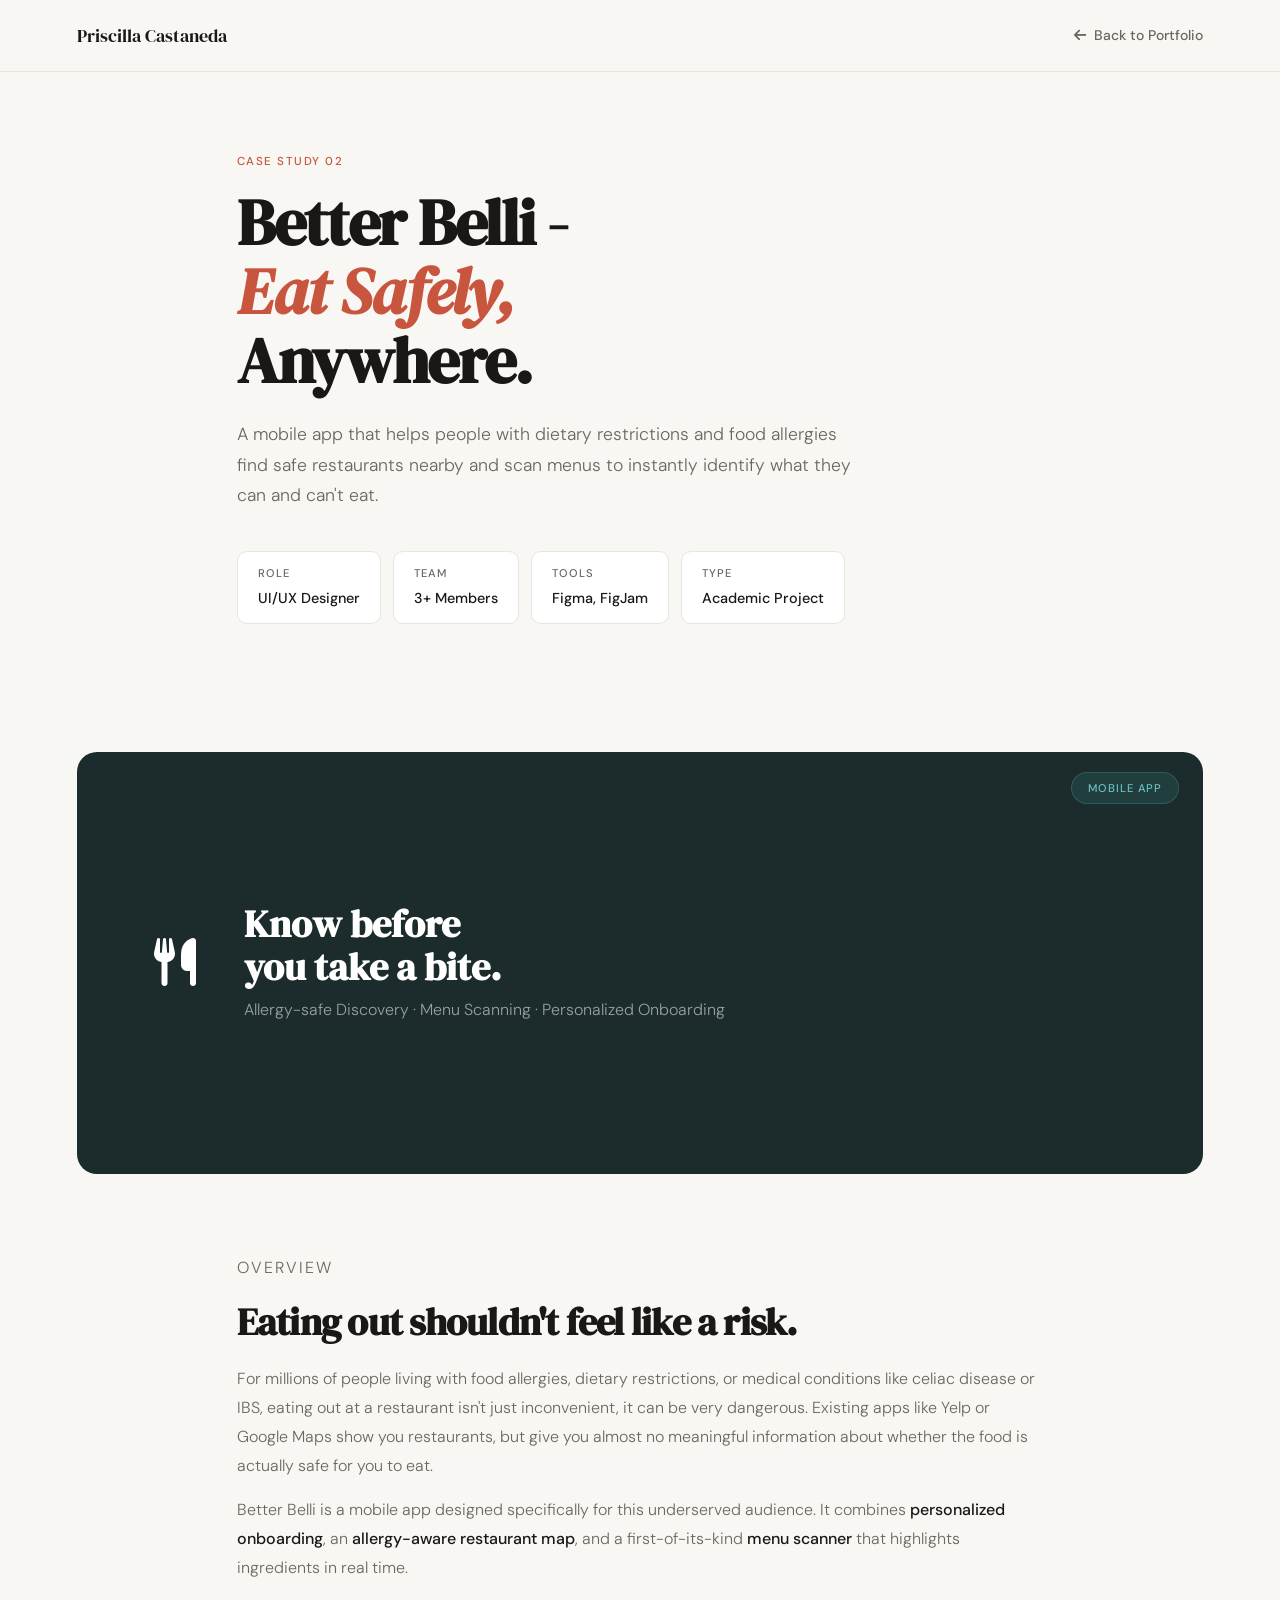
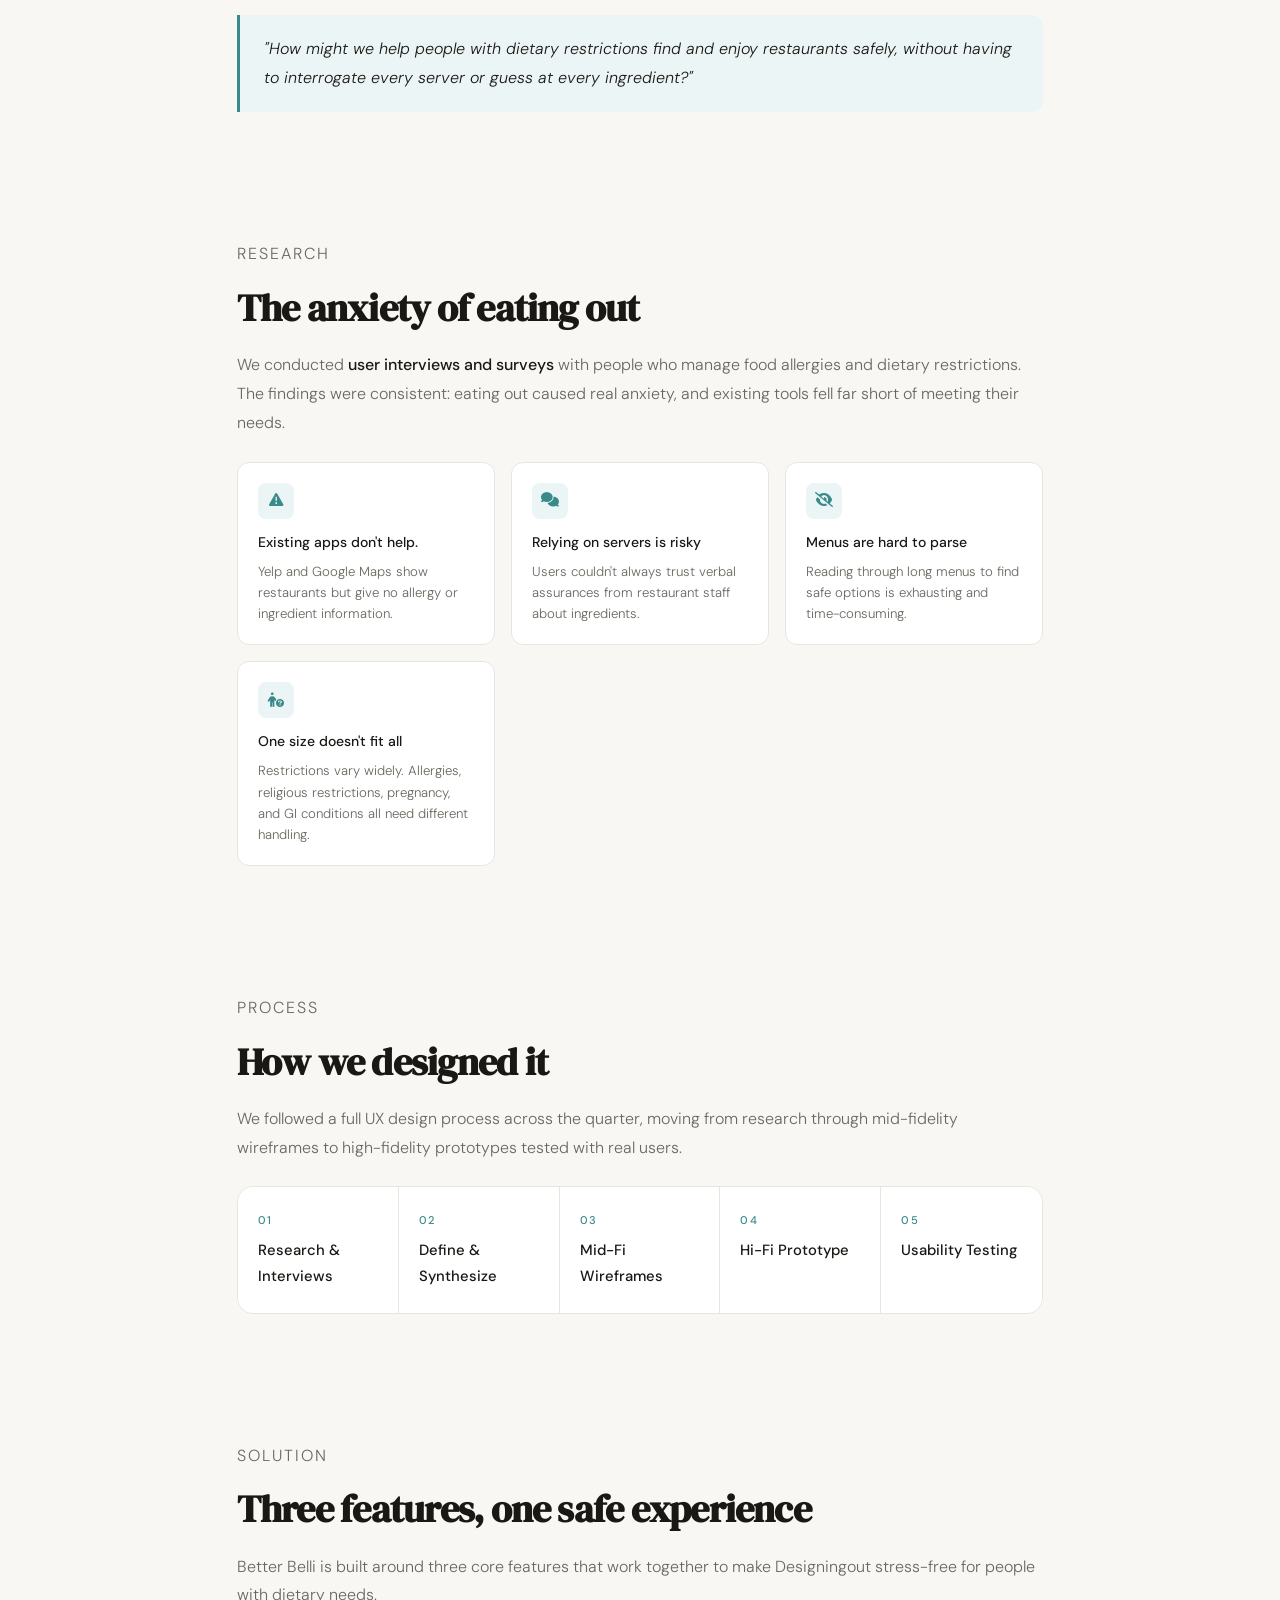
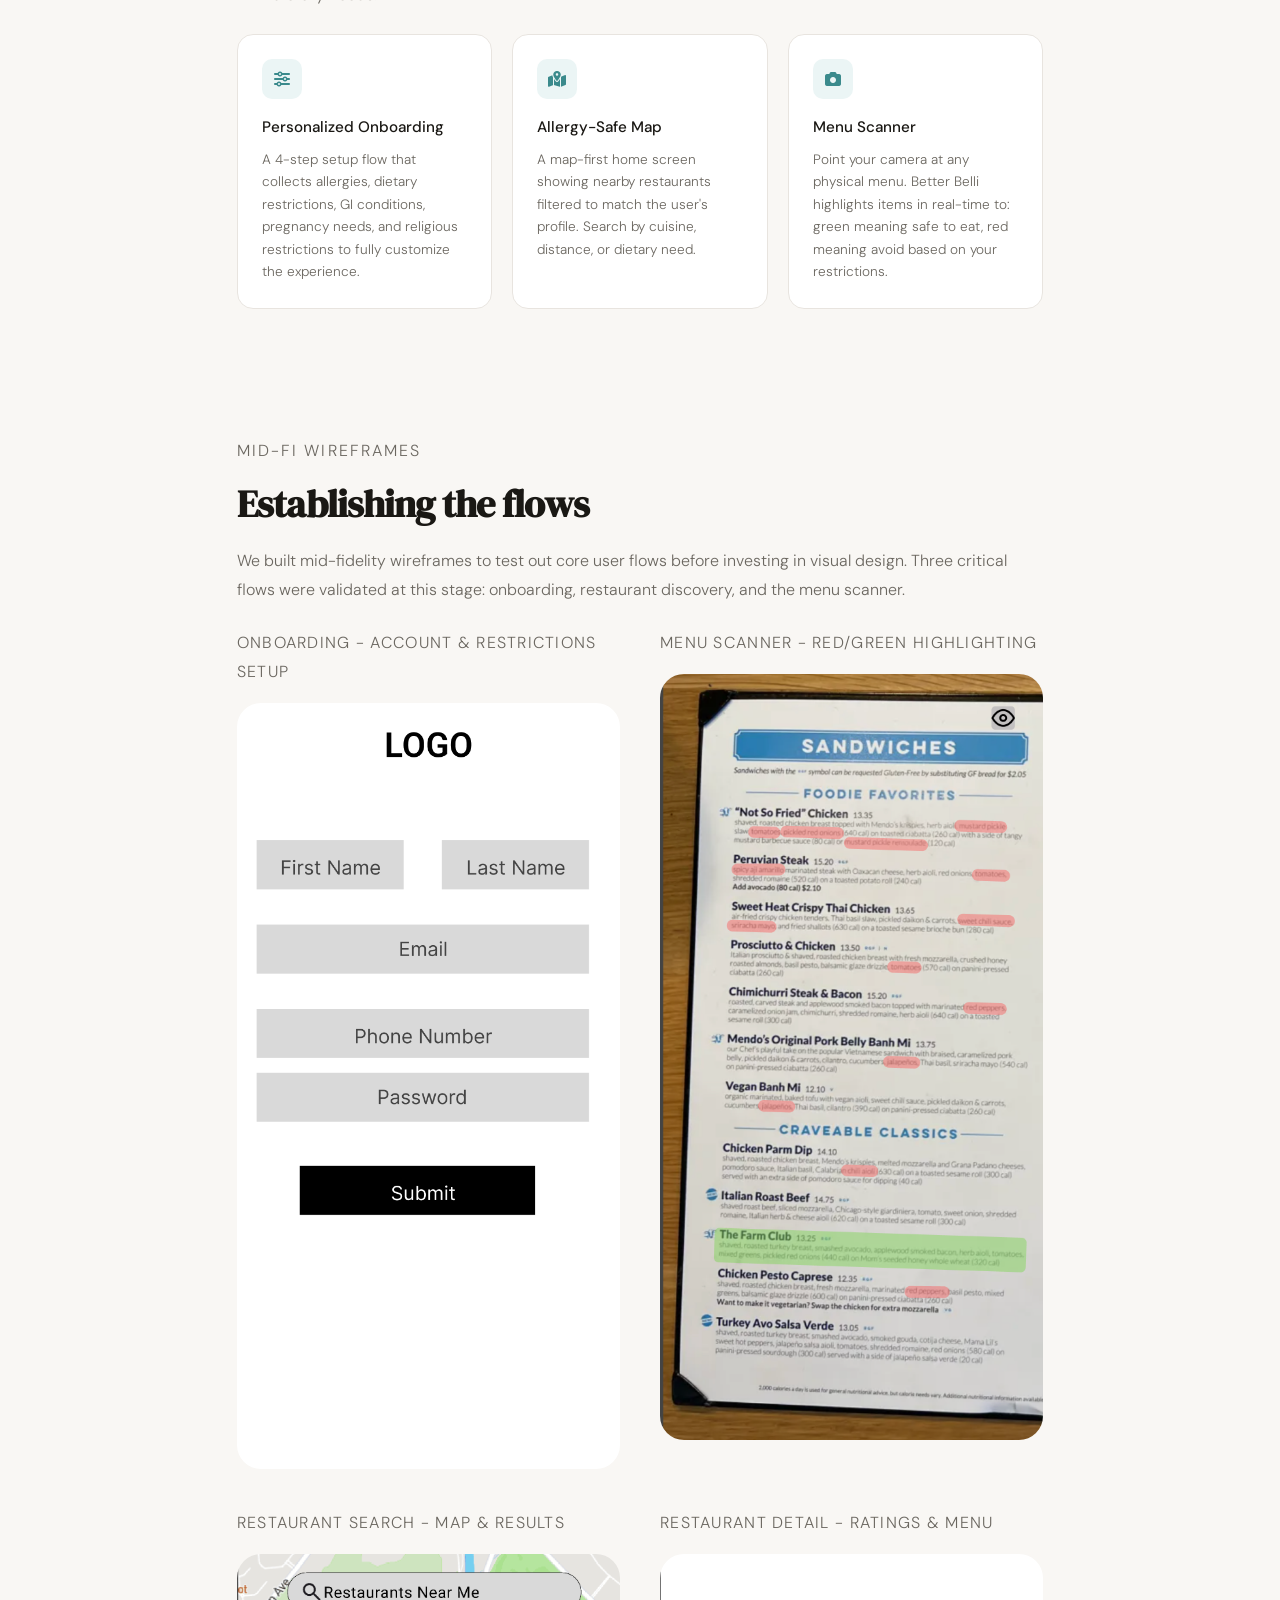
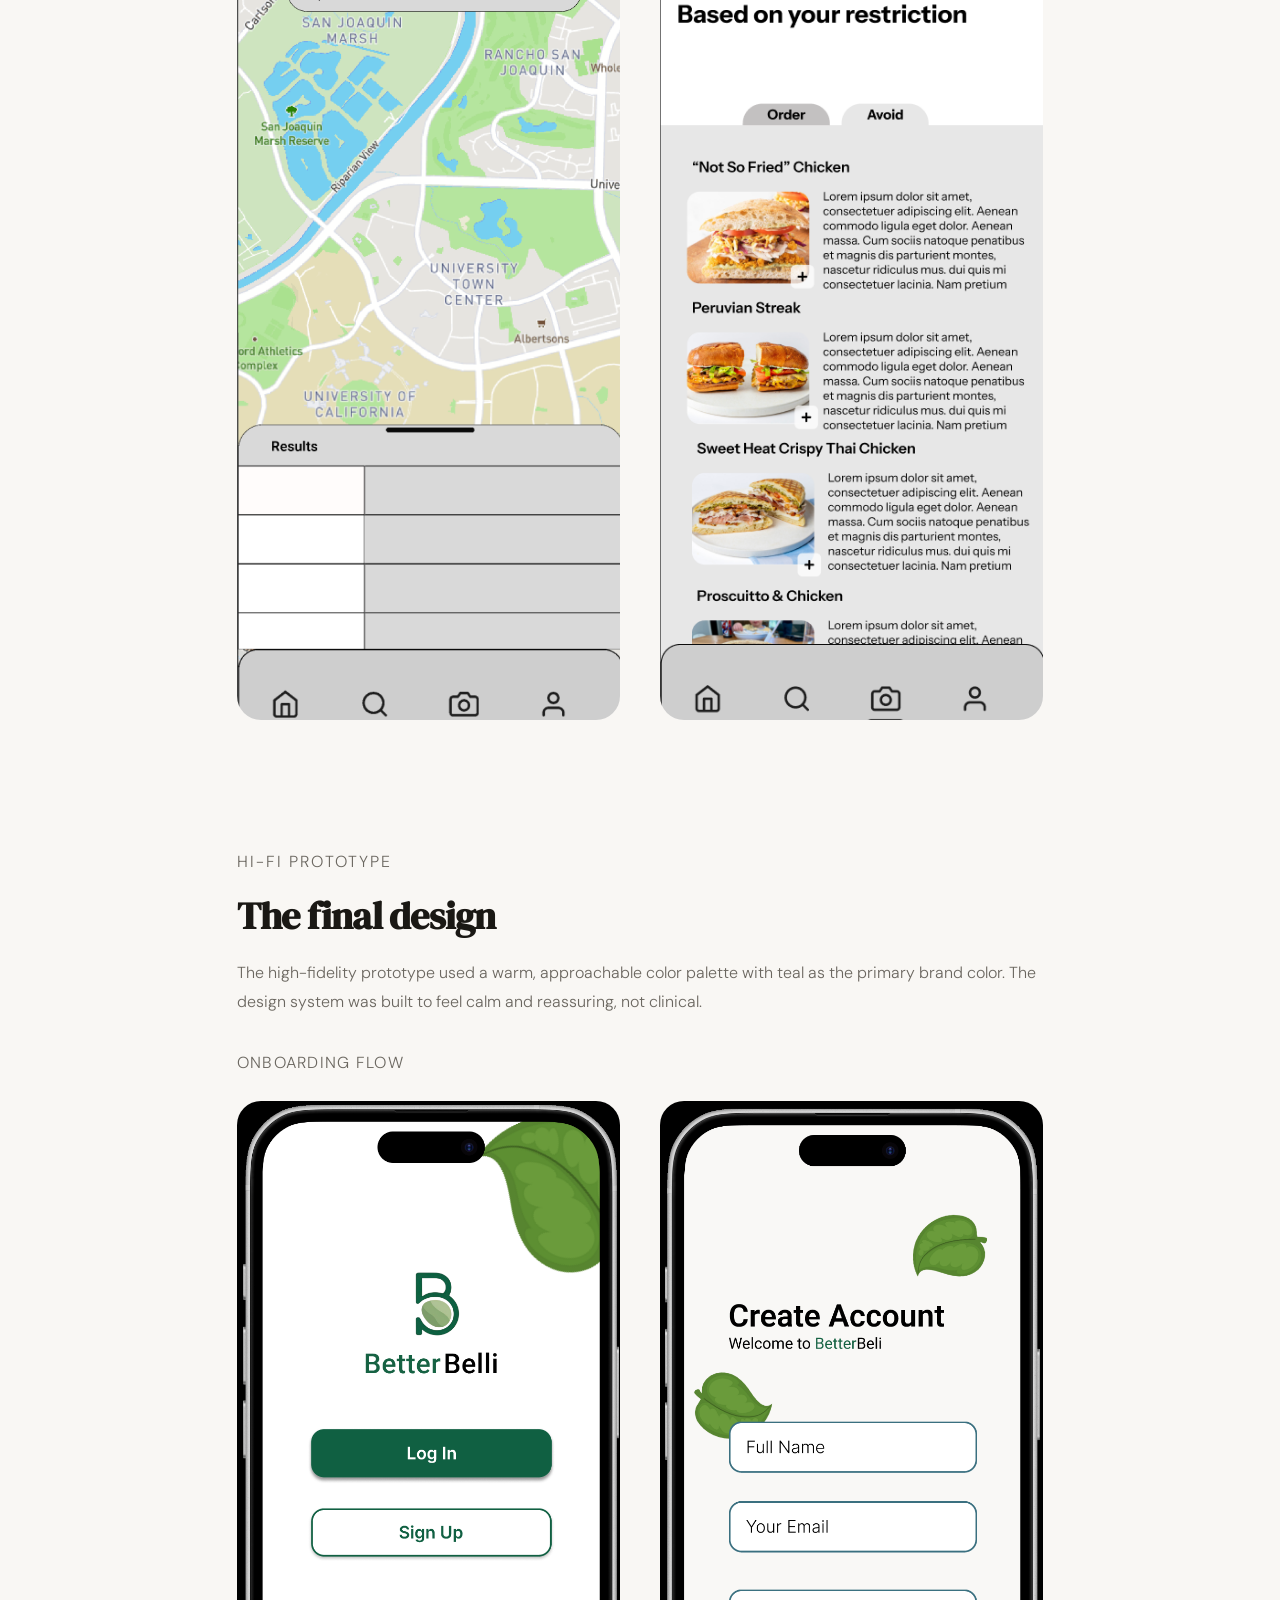
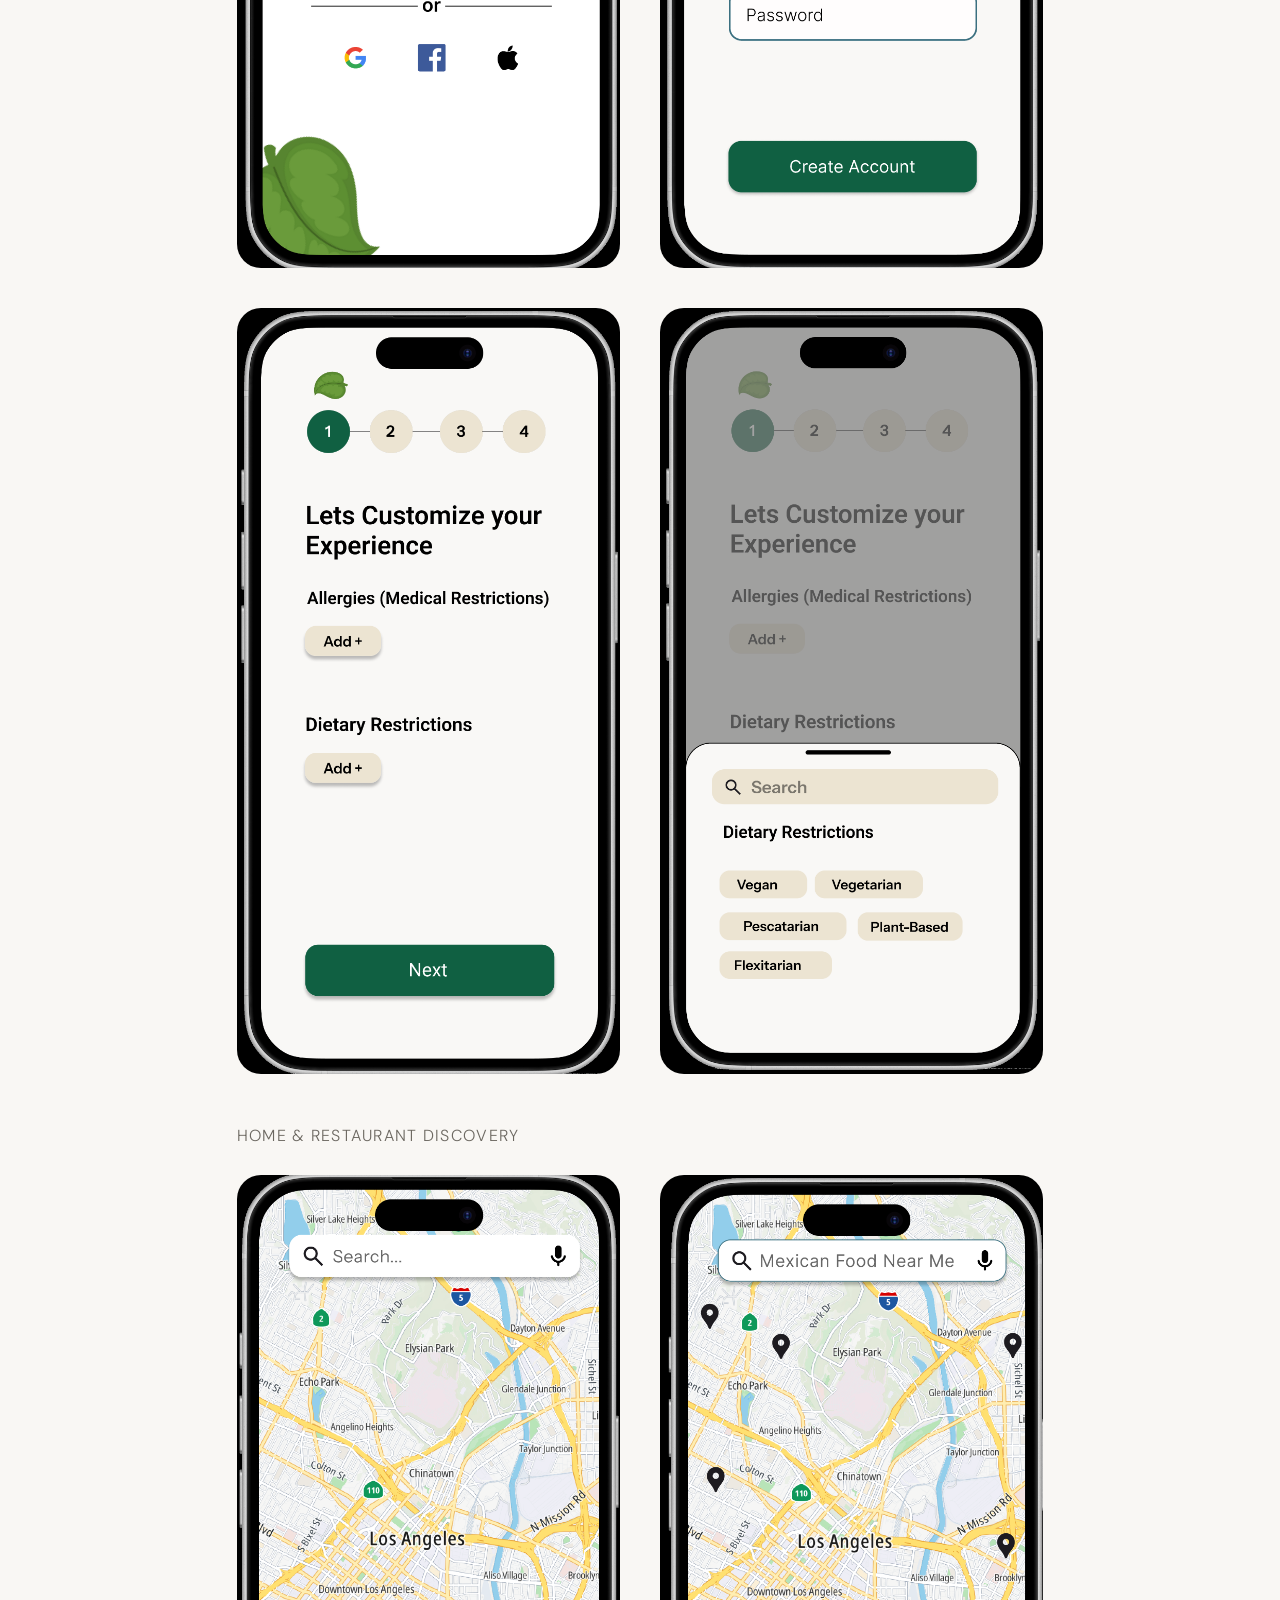
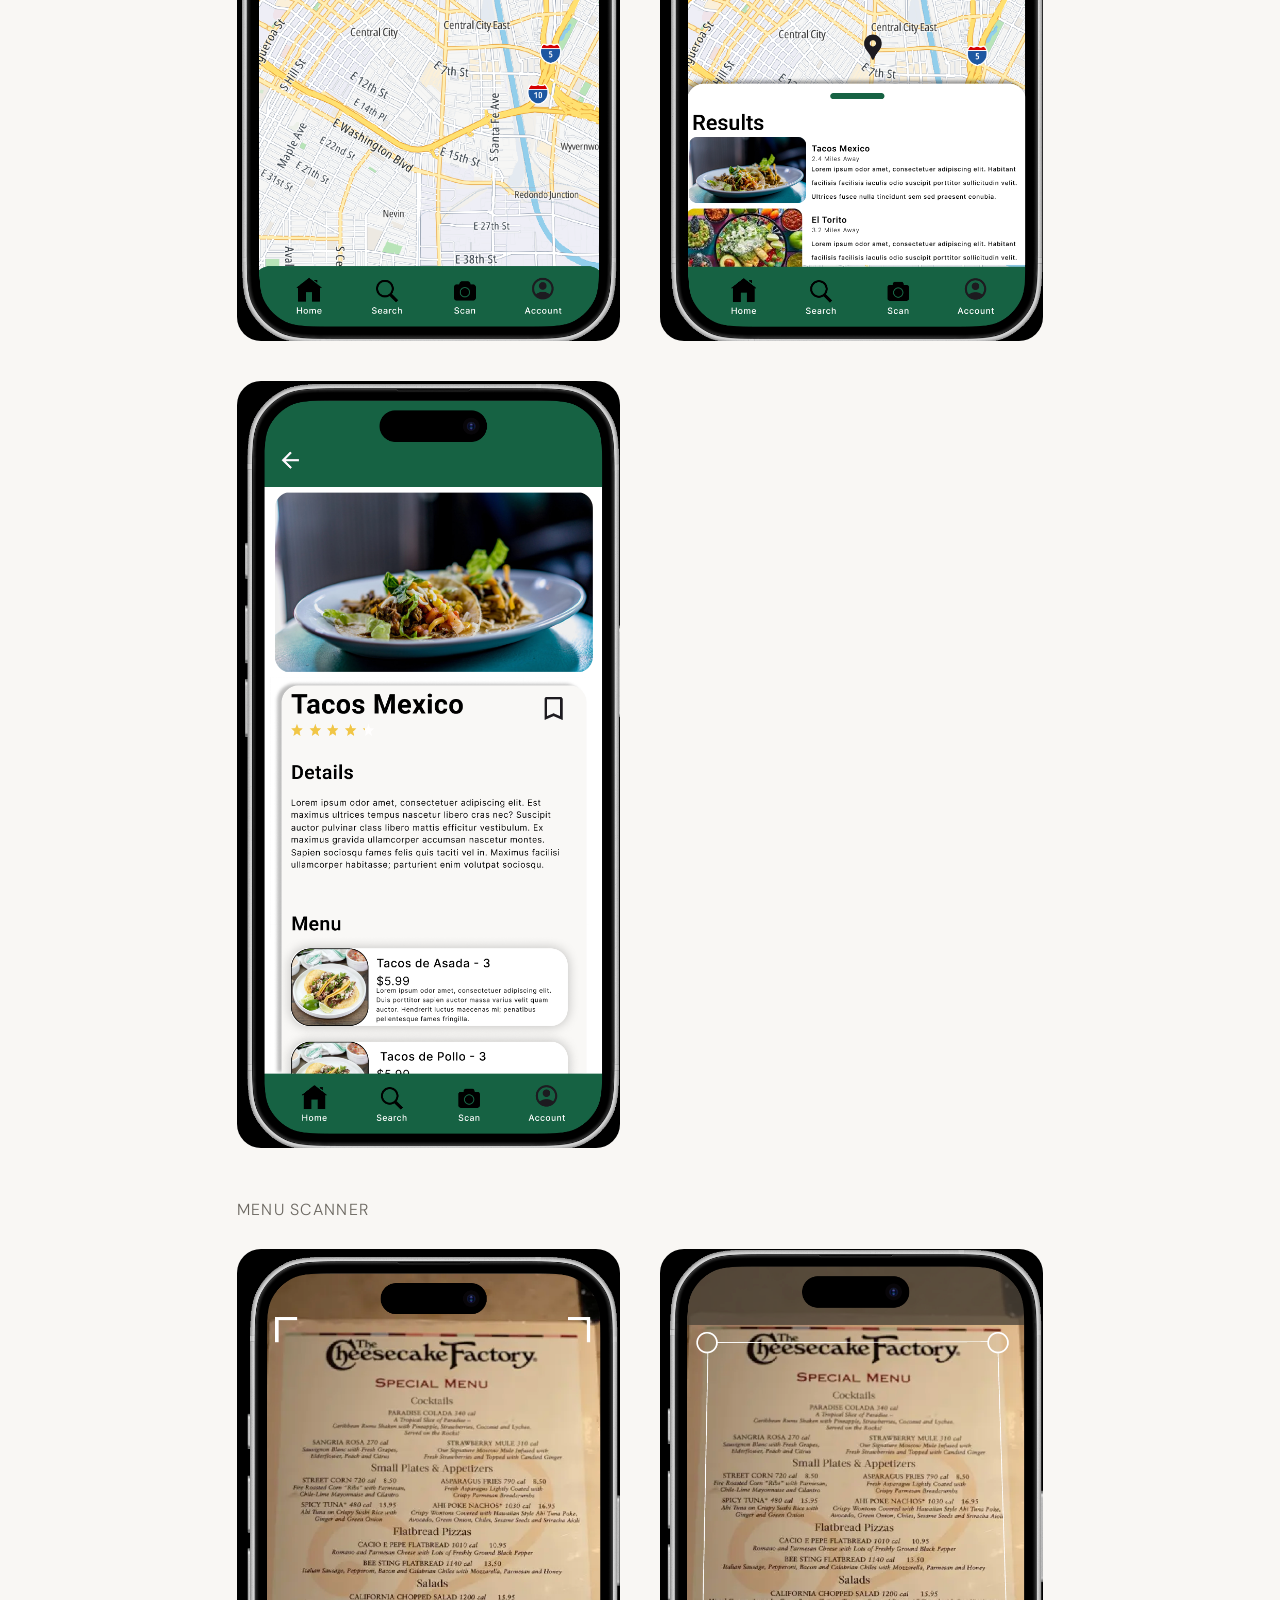
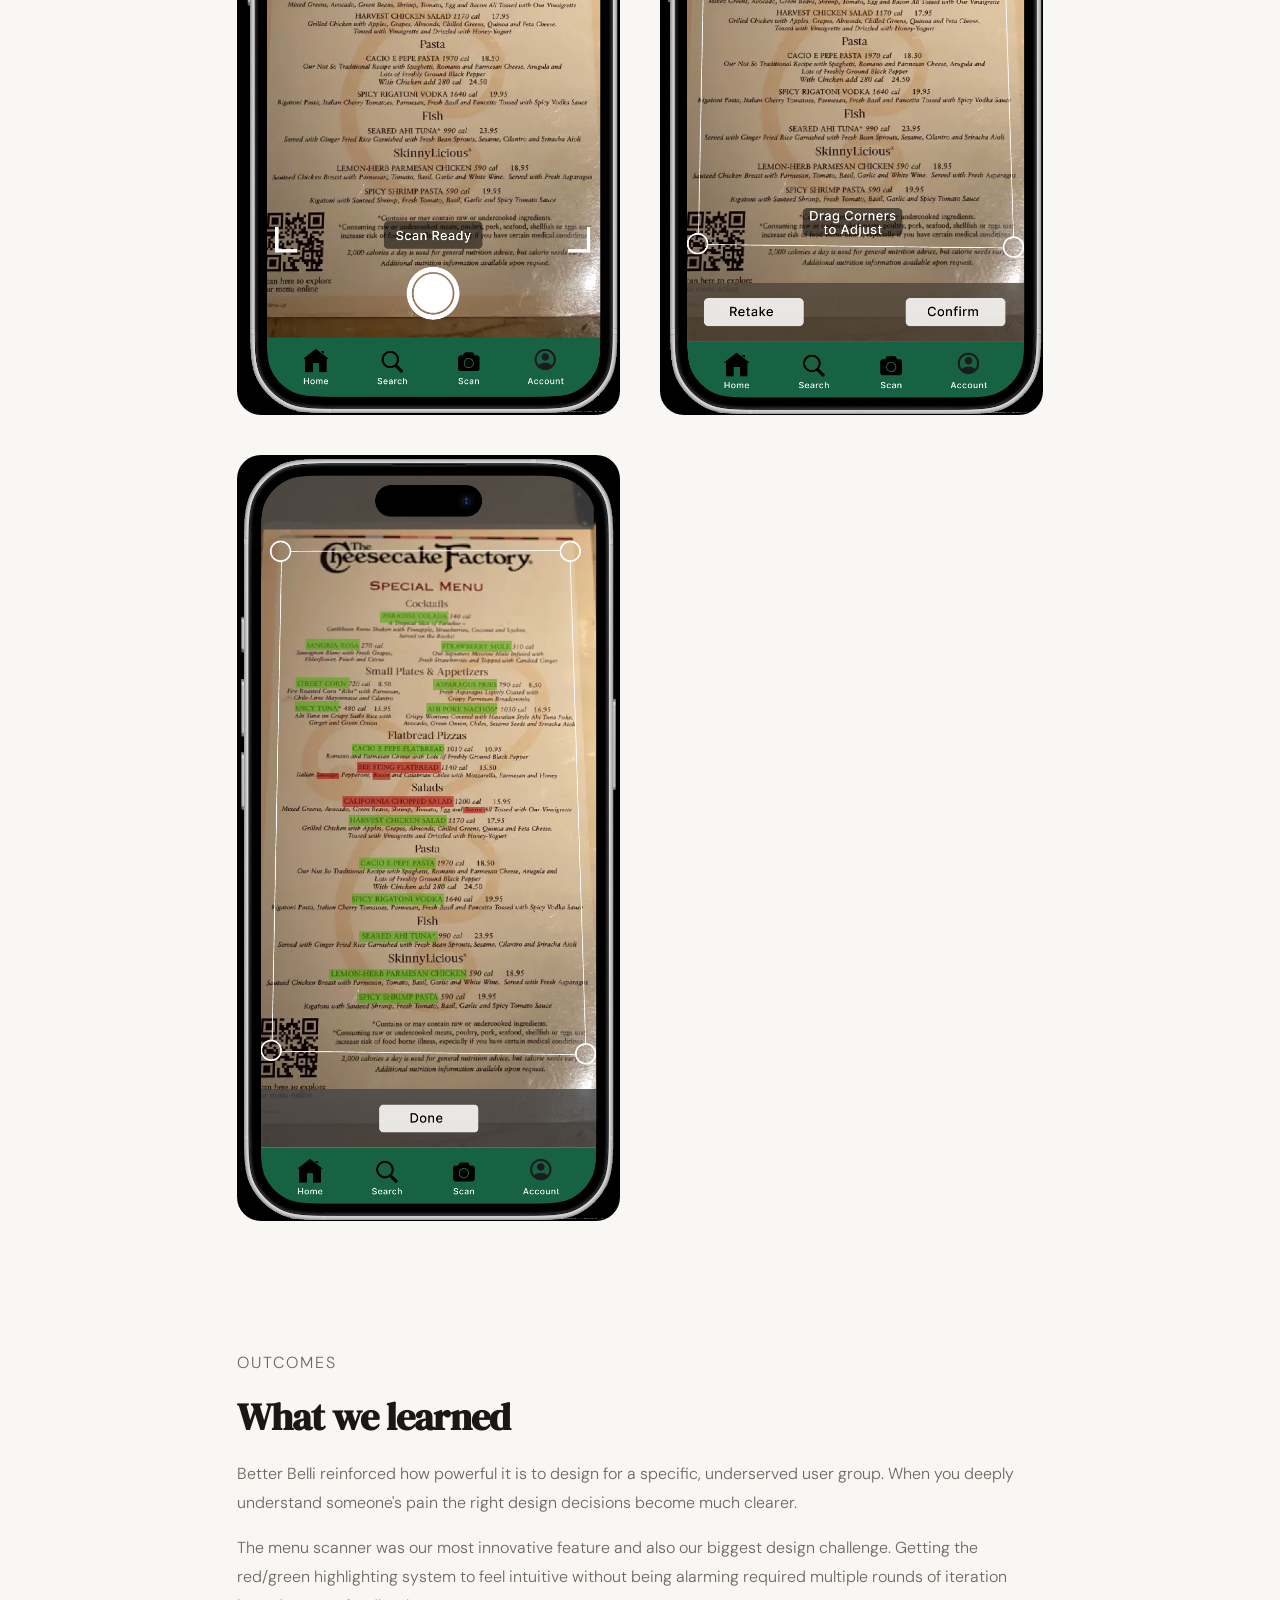
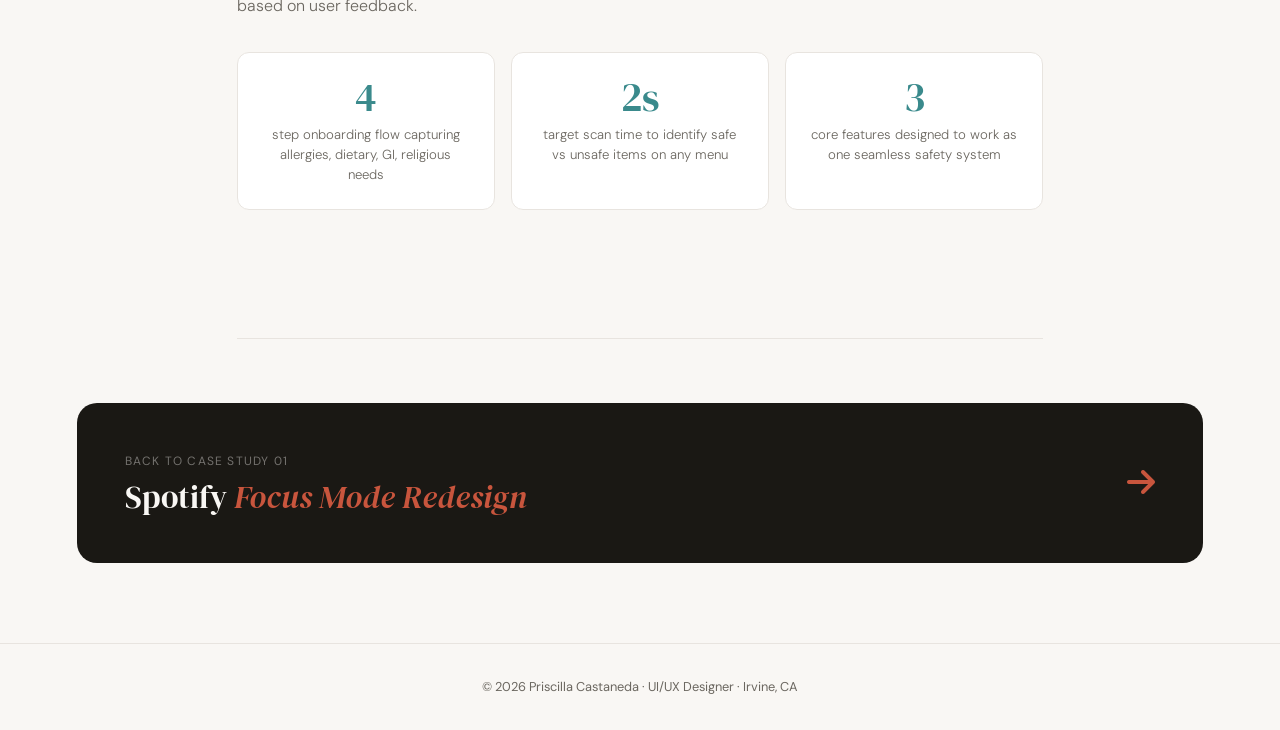
==== commit f793928b: "real changes" ====
--- a/dine-case-study.html
+++ b/dine-case-study.html
@@ -34,7 +34,7 @@
                 <div class="meta-pill"><span>Role</span><span>UI/UX Designer</span></div>
                 <div class="meta-pill"><span>Team</span><span>3+ Members</span></div>
                 <div class="meta-pill"><span>Tools</span><span>Figma, FigJam</span></div>
-                <div class="meta-pill"><span>Type</span><span>Academic Proect</span></div>
+                <div class="meta-pill"><span>Type</span><span>Academic Project</span></div>
             </div>
         </div>
 
@@ -59,7 +59,7 @@
                 <p>
                     For millions of people living with food allergies, dietary restrictions, or
                     medical conditions like celiac disease or IBS, eating out at a restaurant 
-                    isnt' just inconvenient, it can be very dangerous. Existing apps like Yelp or 
+                    isn't just inconvenient, it can be very dangerous. Existing apps like Yelp or 
                     Google Maps show you restaurants, but give you almost no meaningful information about
                     whether the food is actually safe for you to eat.
                 </p>
@@ -82,7 +82,7 @@
                 <p>
                     We conducted <strong>user interviews and surveys</strong> with people who manage
                     food allergies and dietary restrictions. The findings were consistent: eating out caused real anxiety,
-                    and existing tools fell far shoot of meeting their needs.
+                    and existing tools fell far short of meeting their needs.
                 </p>
                 <div class="insight-grid">
                     <div class="insight-card">
@@ -97,13 +97,13 @@
                     </div>
                     <div class="insight-card">
                         <div class="icon"><i class="fas fa-eye-slash"></i></div>
-                        <h4>Menu are hard to parse</h4>
+                        <h4>Menus are hard to parse</h4>
                         <p>Reading through long menus to find safe options is exhausting and time-consuming.</p>
                     </div>
                     <div class="insight-card">
                         <div class="icon"><i class="fas fa-person-circle-question"></i></div>
                         <h4>One size doesn't fit all</h4>
-                        <p>Restrictions vary widely. Allerygies, religious, pregnancy, Gi conditions all need different handling.</p>
+                        <p>Restrictions vary widely. Allergies, religious restrictions, pregnancy, and GI conditions all need different handling.</p>
                     </div>
                 </div>
             </div>
@@ -143,7 +143,7 @@
                             <div class="feature-icon"><i class="fas fa-map-location-dot"></i></div>
                             <h4>Allergy-Safe Map</h4>
                             <p>A map-first home screen showing nearby restaurants filtered to match the user's 
-                                profile. Search bt cuisine, distance, or dietary need.
+                                profile. Search by cuisine, distance, or dietary need.
                             </p>
                         </div>
                         <div class="feature-card">
@@ -154,7 +154,7 @@
                                 red meaning avoid based on your restrictions.
                             </p>
                         </div>
-                    </div>
+                </div>
             </div>
 
             <!--MID-FI-->
@@ -163,38 +163,32 @@
                 <h2>Establishing the flows</h2>
                 <p>
                     We built mid-fidelity wireframes to test out core user flows before investing in visual
-                    design. Three critical flows were validated at this stage: onboarding, restuarant discovery, 
+                    design. Three critical flows were validated at this stage: onboarding, restaurant discovery, 
                     and the menu scanner.
                 </p>
                     <div class="mockup-grid">
                         <div>
                             <p class="frame-label">Onboarding - Account & Restrictions Setup</p>
                             <div class="mockup-frame">
-                                <div class="img-placeholder">
-                                    <img src="ONBOARDING - MID FI FLOW.png" alt="Onboarding mid-fi wireframe"/>
-                                </div>
+                                <img src="BETTER BELLI IMAGES/ONBOARDING - MID FI FLOW.png" alt="Onboarding mid-fi wireframe"/>
                             </div>
                         </div>
                     <div>
                         <p class="frame-label">Menu Scanner - Red/Green Highlighting</p>
                         <div class="mockup-frame">
-                            <div class="img-placeholder">
-                                <img src="RESTAURANT SCANNER MID-FI.png" alt="Restaurant scanner mid-fi wireframe"/>
-                            </div>
+                            <img src="BETTER BELLI IMAGES/RESTAURANT SCANNER MID-FI.png" alt="Restaurant scanner mid-fi wireframe"/>
                         </div>
                     </div>
                     <div>
                         <p class="frame-label">Restaurant Search - Map & Results</p>
                         <div class="mockup-frame">
-                            <div class="img-placeholder">
-                                <img src="MAP MID-FI.png" alt="Map mid-fi wireframe"/>
-                            </div>
+                            <img src="BETTER BELLI IMAGES/MAP MID-FI.png" alt="Map mid-fi wireframe"/>
                         </div>
                     </div>
                     <div>
                         <p class="frame-label">Restaurant Detail - Ratings & Menu</p>
                             <div class="mockup-frame">
-                                <img src="RESTAURANT DETAILS MID-FI.png" alt="Restuarant details mid-fi wireframes" />
+                                <img src="BETTER BELLI IMAGES/RESTAURANT DETAILS MID-FI.png" alt="Restuarant details mid-fi wireframes" />
                             </div>
                     </div>
                 </div>
@@ -213,29 +207,30 @@
                 <p class="frame-label" style="margin-top:2rem;">Onboarding Flow</p>
                 <div class="mockup-grid">
                     <div class="mockup-frame">
-                        <img src="HI-FI ONBOARDING.png" alt="Create Account Hi-Fi"/>
-                    </div>
-                    <div class="mockup-frame">
-                        <img src="CREATE ACCOUNT HI FI.png" alt="Create account Hi-Fi"/>
-                    </div>
-                    <div class="mockup-frame">
-                        <img src="ALLERGY RESTRICTIONS HI-FI.png" alt="Allergy Setup Hi-fi" />
-                    </div>
-                    <div class="mockup-frame">
-                        <img src="ALLERGY 2 HI-FI.png" alt="Allergy Dietary Restrctions Hi-Fi"/>
-                    </div>
-                </div>
+                        <img src="BETTER BELLI IMAGES/HI-FI ONBOARDING.png" alt="Create Account Hi-Fi"/>
+                    </div>
+                    <div class="mockup-frame">
+                        <img src="BETTER BELLI IMAGES/CREATE ACCOUNT HI FI.png" alt="Create account Hi-Fi"/>
+                    </div>
+                    <div class="mockup-frame">
+                        <img src="BETTER BELLI IMAGES/ALLERGY RESTRICTIONS HI-FI.png" alt="Allergy Setup Hi-fi" />
+                    </div>
+                    <div class="mockup-frame">
+                        <img src="BETTER BELLI IMAGES/ALLERGY 2 HI-FI.png" alt="Allergy Dietary Restrctions Hi-Fi"/>
+                    </div>
+                </div>
+                
                 <!--HOME & SEARCH ROW-->
                 <p class="frame-label" style="margin-top:3rem;">Home & Restaurant Discovery</p>
                 <div class="mockup-grid">
                     <div class="mockup-frame">
-                        <img src="HI FI MAP.png" alt="Map View Hi-Fi"/>
-                    </div>
-                    <div class="mockup-frame">
-                        <img src="HI FI MAP SEARCH.png" alt="Map Search Hi-Fi"/>
-                    </div>
-                    <div class="mockup-frame">
-                        <img src="RESTAURANT DETAILS HI FI.png" alt="Restaurant Detail Hi-fi" />
+                        <img src="BETTER BELLI IMAGES/HI FI MAP.png" alt="Map View Hi-Fi"/>
+                    </div>
+                    <div class="mockup-frame">
+                        <img src="BETTER BELLI IMAGES/HI FI MAP SEARCH.png" alt="Map Search Hi-Fi"/>
+                    </div>
+                    <div class="mockup-frame">
+                        <img src="BETTER BELLI IMAGES/RESTAURANT DETAILS HI FI.png" alt="Restaurant Detail Hi-fi" />
                     </div>
                 </div>
 
@@ -243,19 +238,13 @@
                 <p class="frame-label" style="margin-top:3rem;">Menu Scanner</p>
                 <div class="mockup-grid">
                     <div class="mockup-frame">
-                        <div class="img-placeholder">
-                            <img src="MENU SCANNER HI FI.png" alt="Menu Scanner Hi-Fi"/>
-                        </div>
-                    </div>
-                    <div class="mockup-frame">
-                        <div class="img-placeholder">
-                            <img src="MENU SCANNER 2 HI FI.png" alt="Menu Scanner 2 Hi-Fi"/>
-                        </div>
-                    </div>
-                    <div class="mockup-frame">
-                        <div class="img-placeholder">
-                            <img src="MENU SCANNER 3 HI FI.png" alt="Menu Scanner 3 Hi-Fi"/>
-                        </div>
+                        <img src="BETTER BELLI IMAGES/MENU SCANNER HI FI.png" alt="Menu Scanner Hi-Fi"/>
+                    </div>
+                    <div class="mockup-frame">
+                        <img src="BETTER BELLI IMAGES/MENU SCANNER 2 HI FI.png" alt="Menu Scanner 2 Hi-Fi"/>
+                    </div>
+                    <div class="mockup-frame">
+                        <img src="BETTER BELLI IMAGES/MENU SCANNER 3 HI FI.png" alt="Menu Scanner 3 Hi-Fi"/>
                     </div>
                 </div>
             </div>
@@ -269,7 +258,7 @@
                     When you deeply understand someone's pain the right design decisions become much clearer.
                 </p>
                 <p>
-                    The menu scanner was out most innovative feature and also our biggest design challenge.
+                    The menu scanner was our most innovative feature and also our biggest design challenge.
                     Getting the red/green highlighting system to feel intuitive without being alarming required
                     multiple rounds of iteration based on user feedback.
                 </p>
@@ -278,16 +267,16 @@
                         <div class="num">4</div>
                         <div class="desc">step onboarding flow capturing allergies, dietary, GI, religious needs</div>
                     </div>
-                <div class="stat-box">
-                    <div class="num">2s</div>
-                    <div class="desc">target scan time to identify safe vs unsafe items on any menu</div>
-                </div>
-                <div class="stat-box">
-                    <div class="num">3</div>
-                    <div class="desc">core featuress designed to work as one seamless safety system</div>
-                </div>
-            </div>
-        </div>
+                    <div class="stat-box">
+                        <div class="num">2s</div>
+                        <div class="desc">target scan time to identify safe vs unsafe items on any menu</div>
+                    </div>
+                    <div class="stat-box">
+                        <div class="num">3</div>
+                        <div class="desc">core features designed to work as one seamless safety system</div>
+                    </div>
+                </div>
+            </div>
 
             <hr class="divider">
         </div>
@@ -303,14 +292,14 @@
 
 
         <footer>
-            <p>2026 Priscilla Castaneda · UI/UX Designer · Irvine, CA</p>
+            <p>© 2026 Priscilla Castaneda · UI/UX Designer · Irvine, CA</p>
         </footer>
 
         <script>
             const els = document.querySelectorAll('.case-section');
             const obs = new IntersectionObserver(entries => {
                 entries.forEach(e => {if (e.isIntersecting) e.target.classList.add('visible');});
-            }, { threshold: 0.1});
+            }, { threshold: 0 });
             els.forEach(e1 => obs.observe(e1));
         </script>
 
